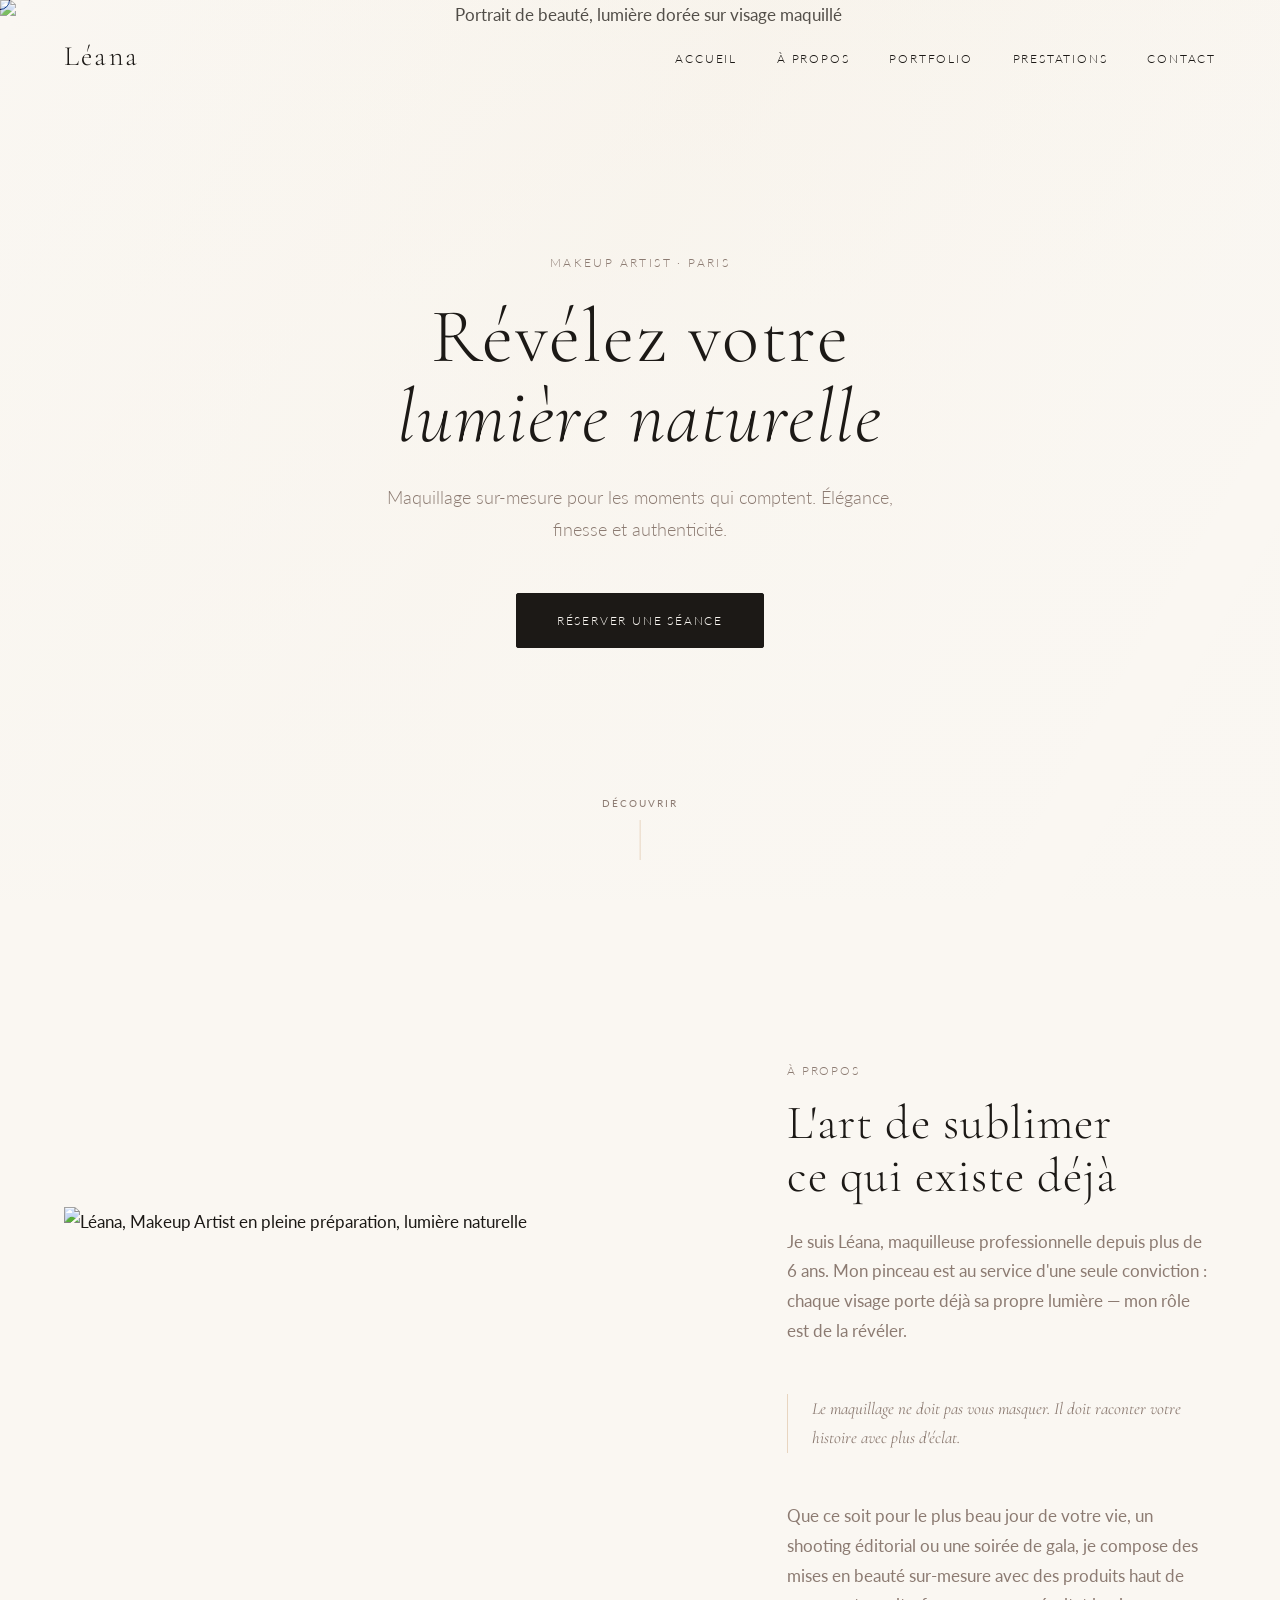
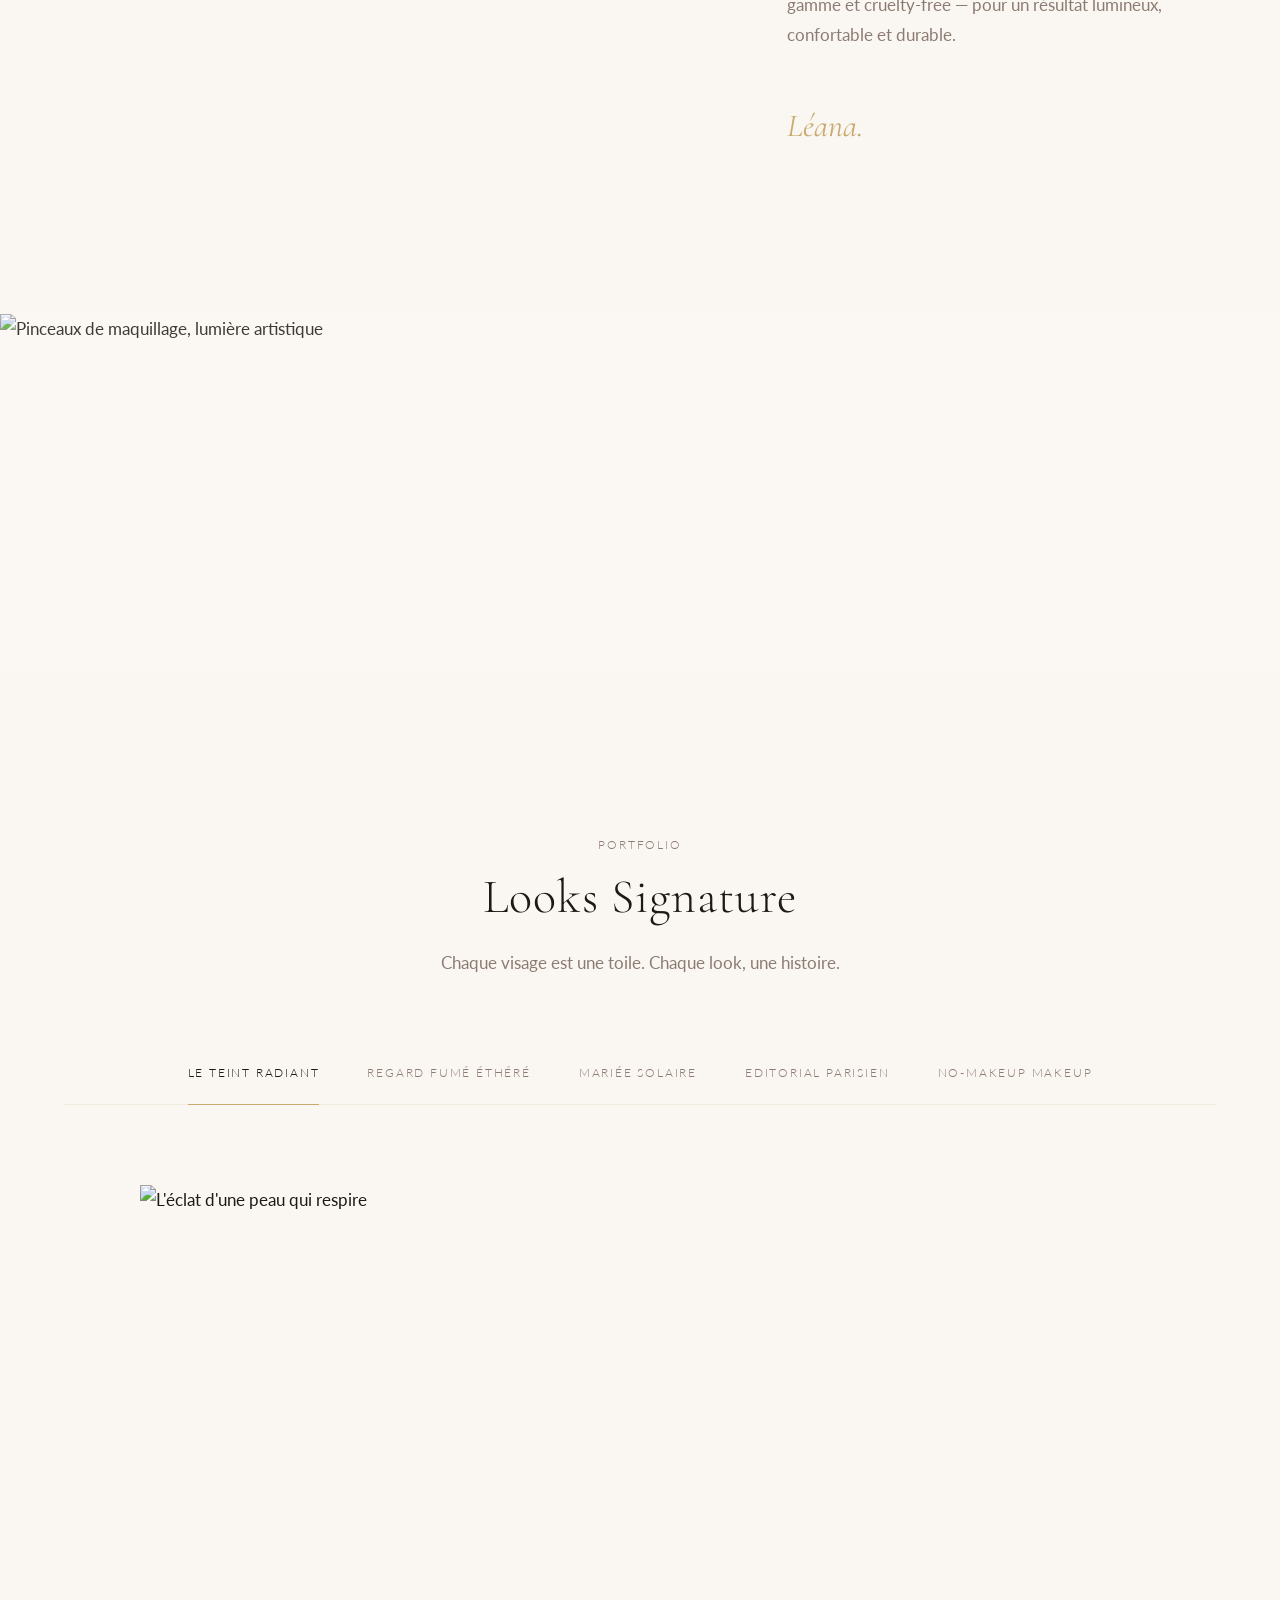
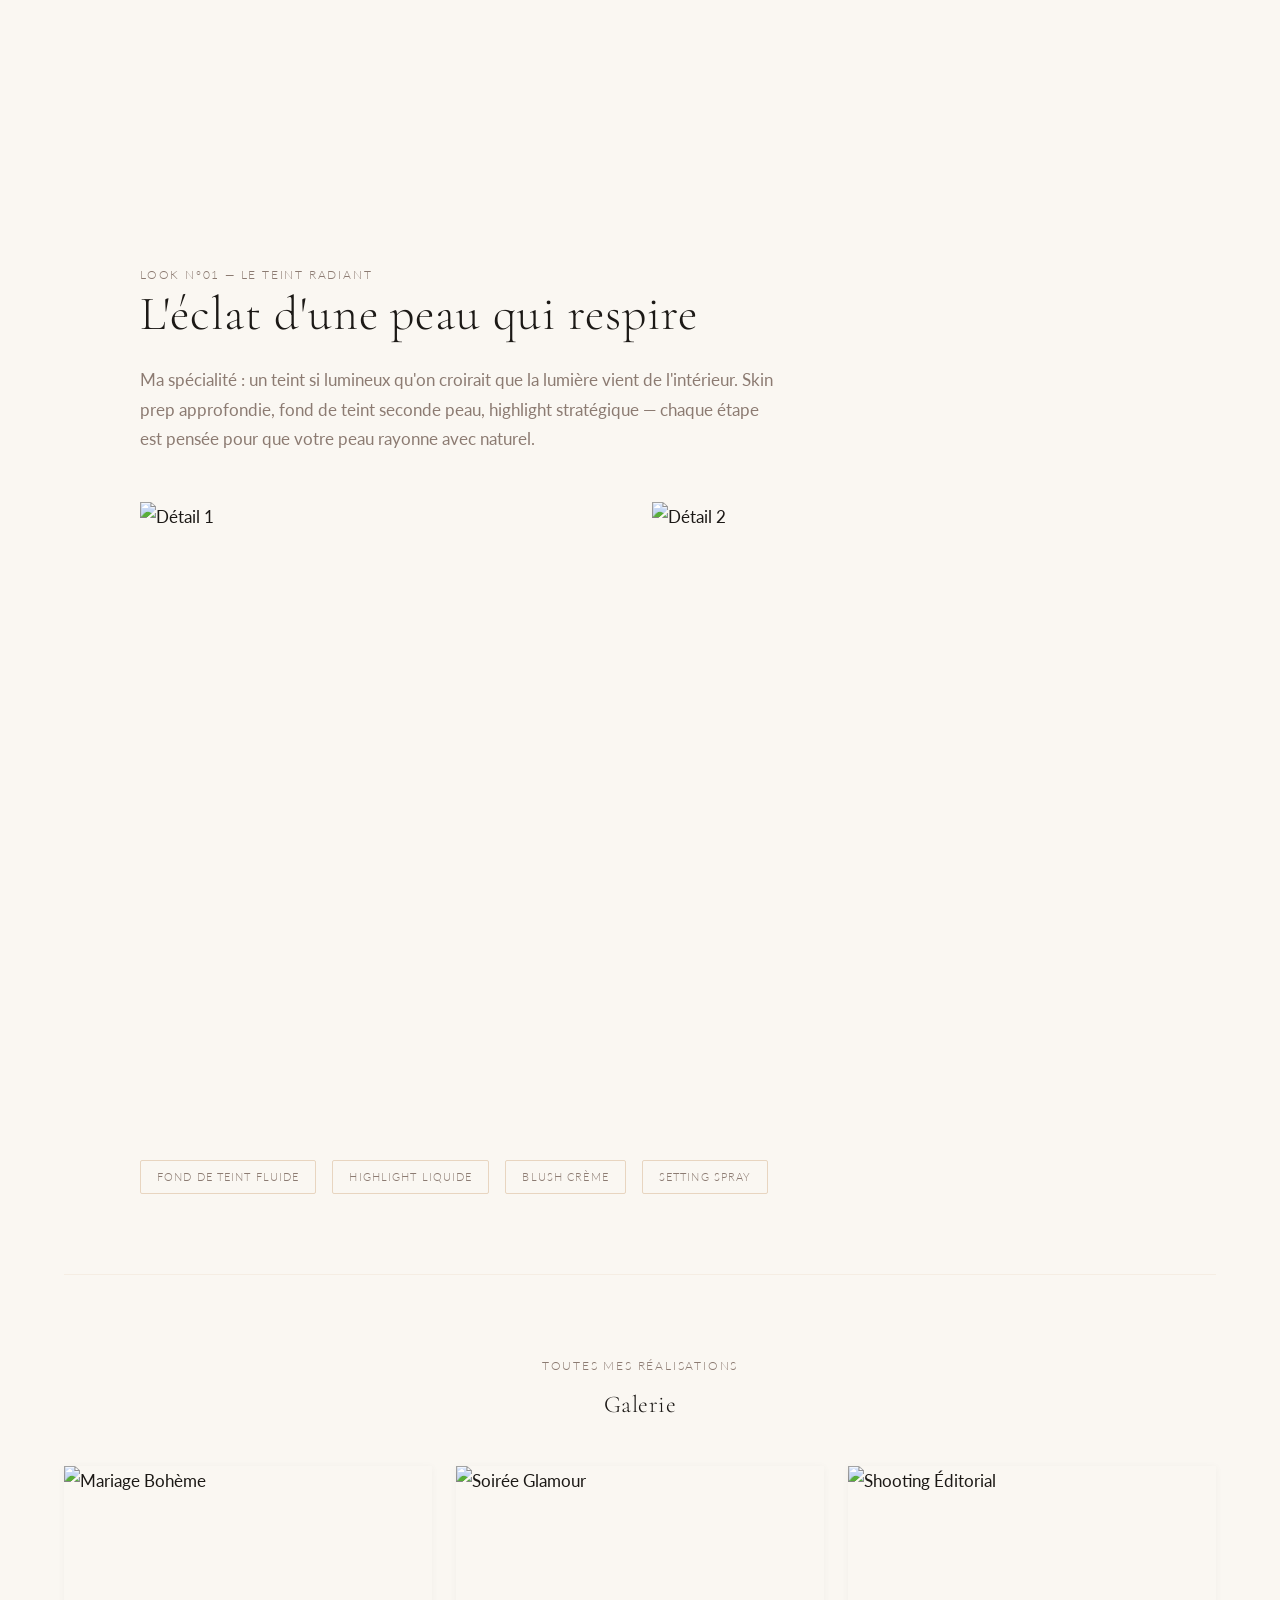
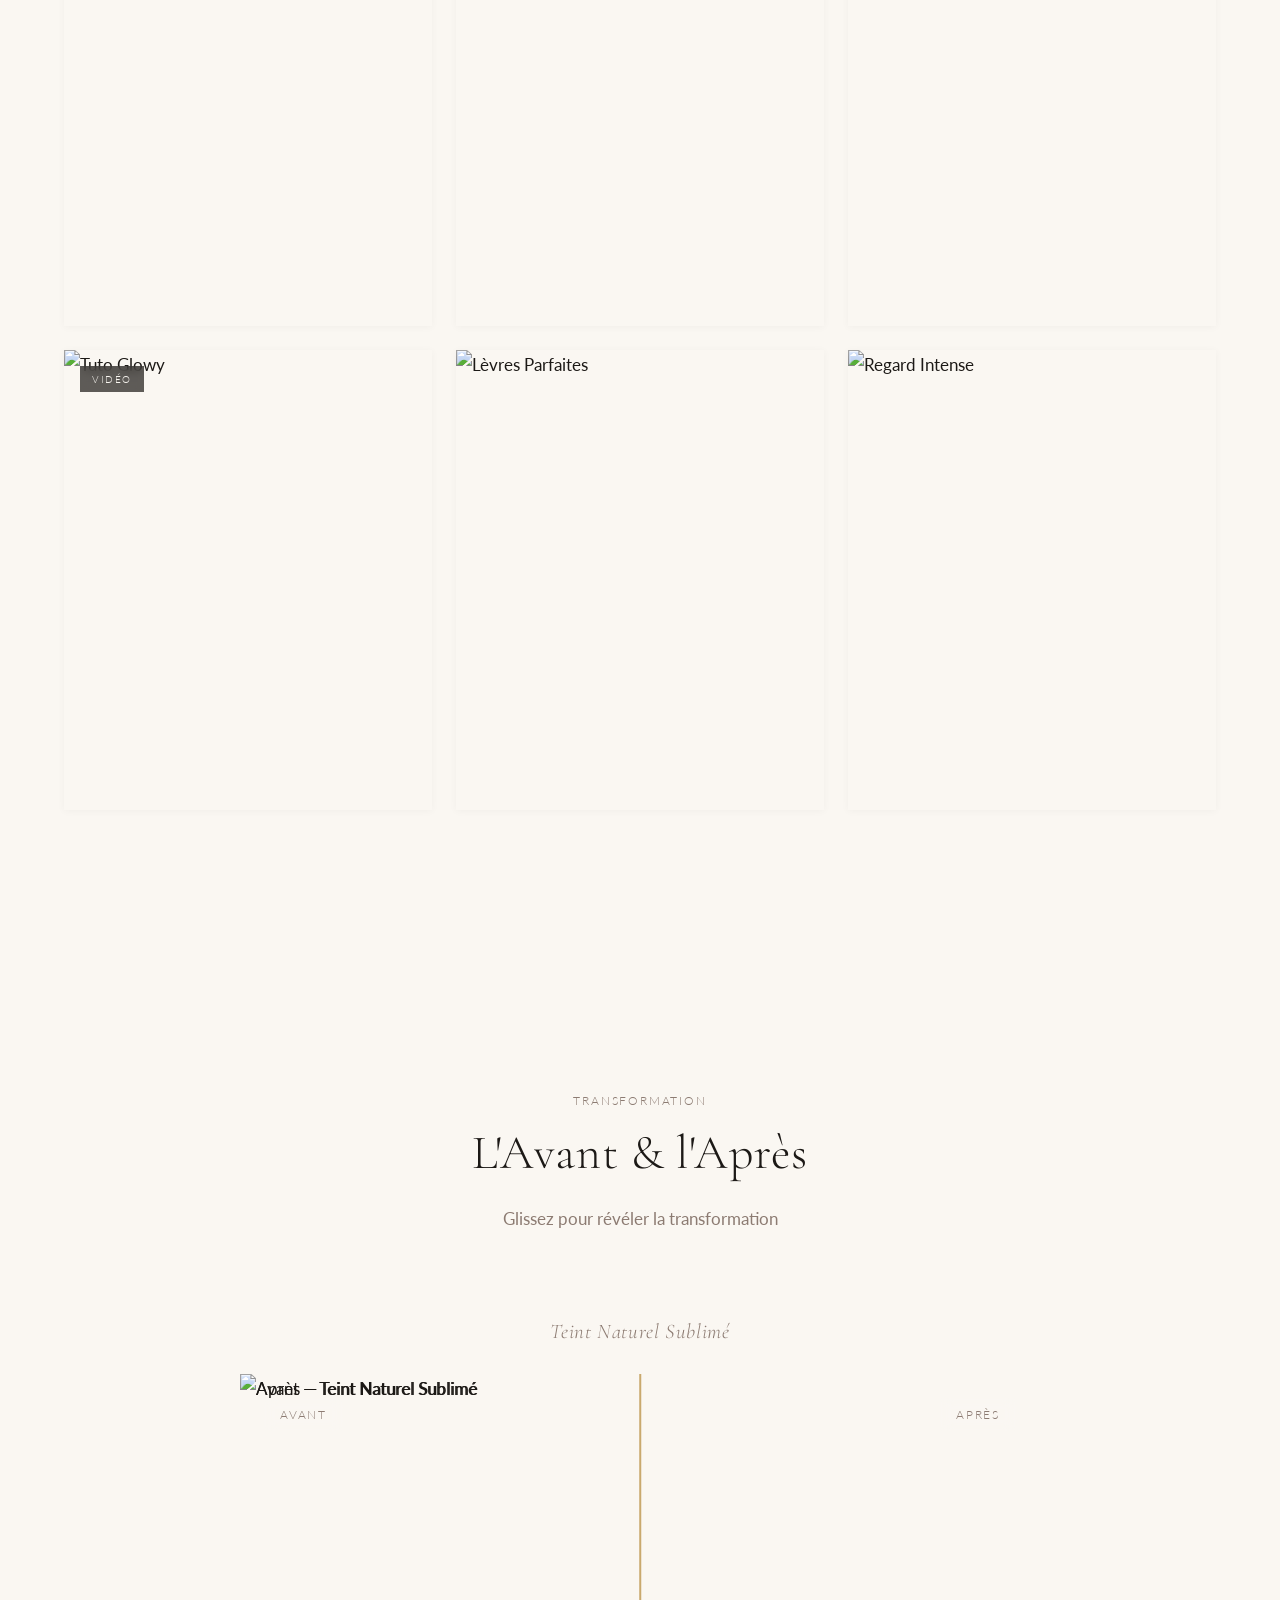
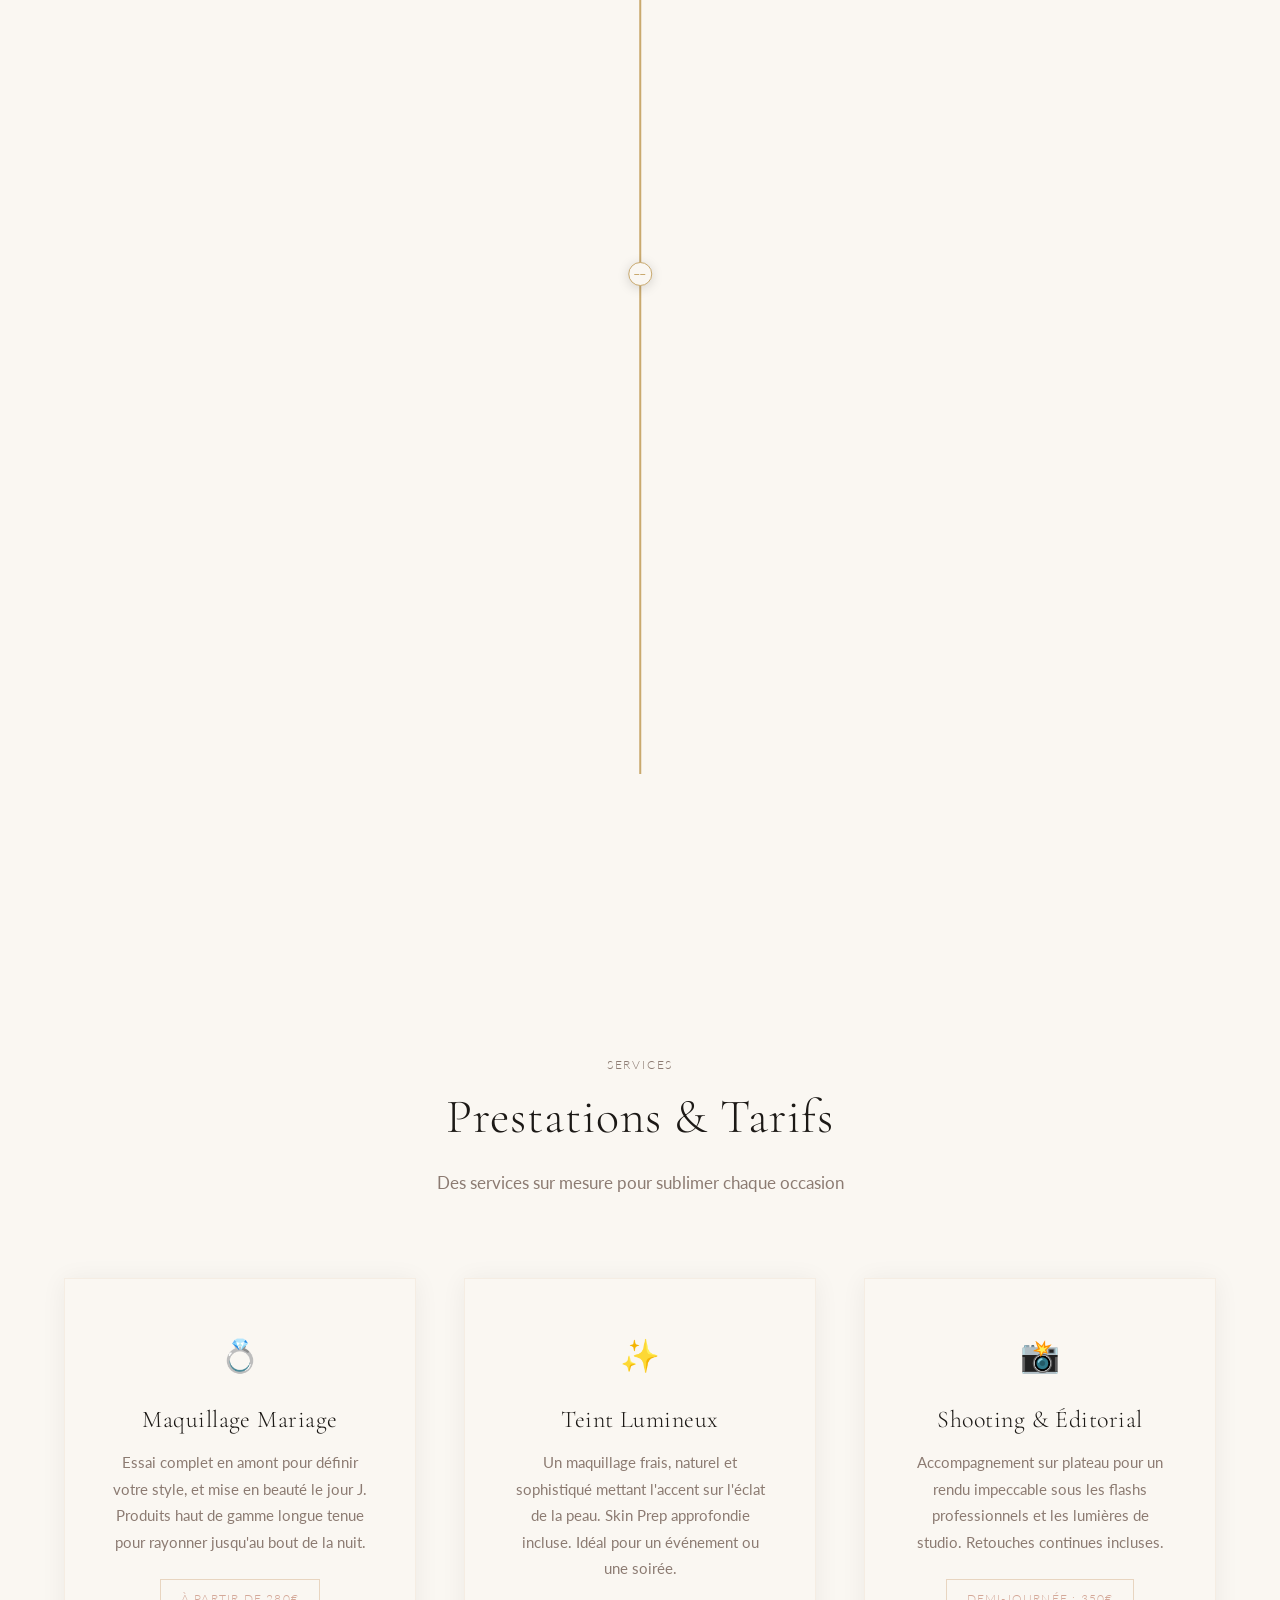
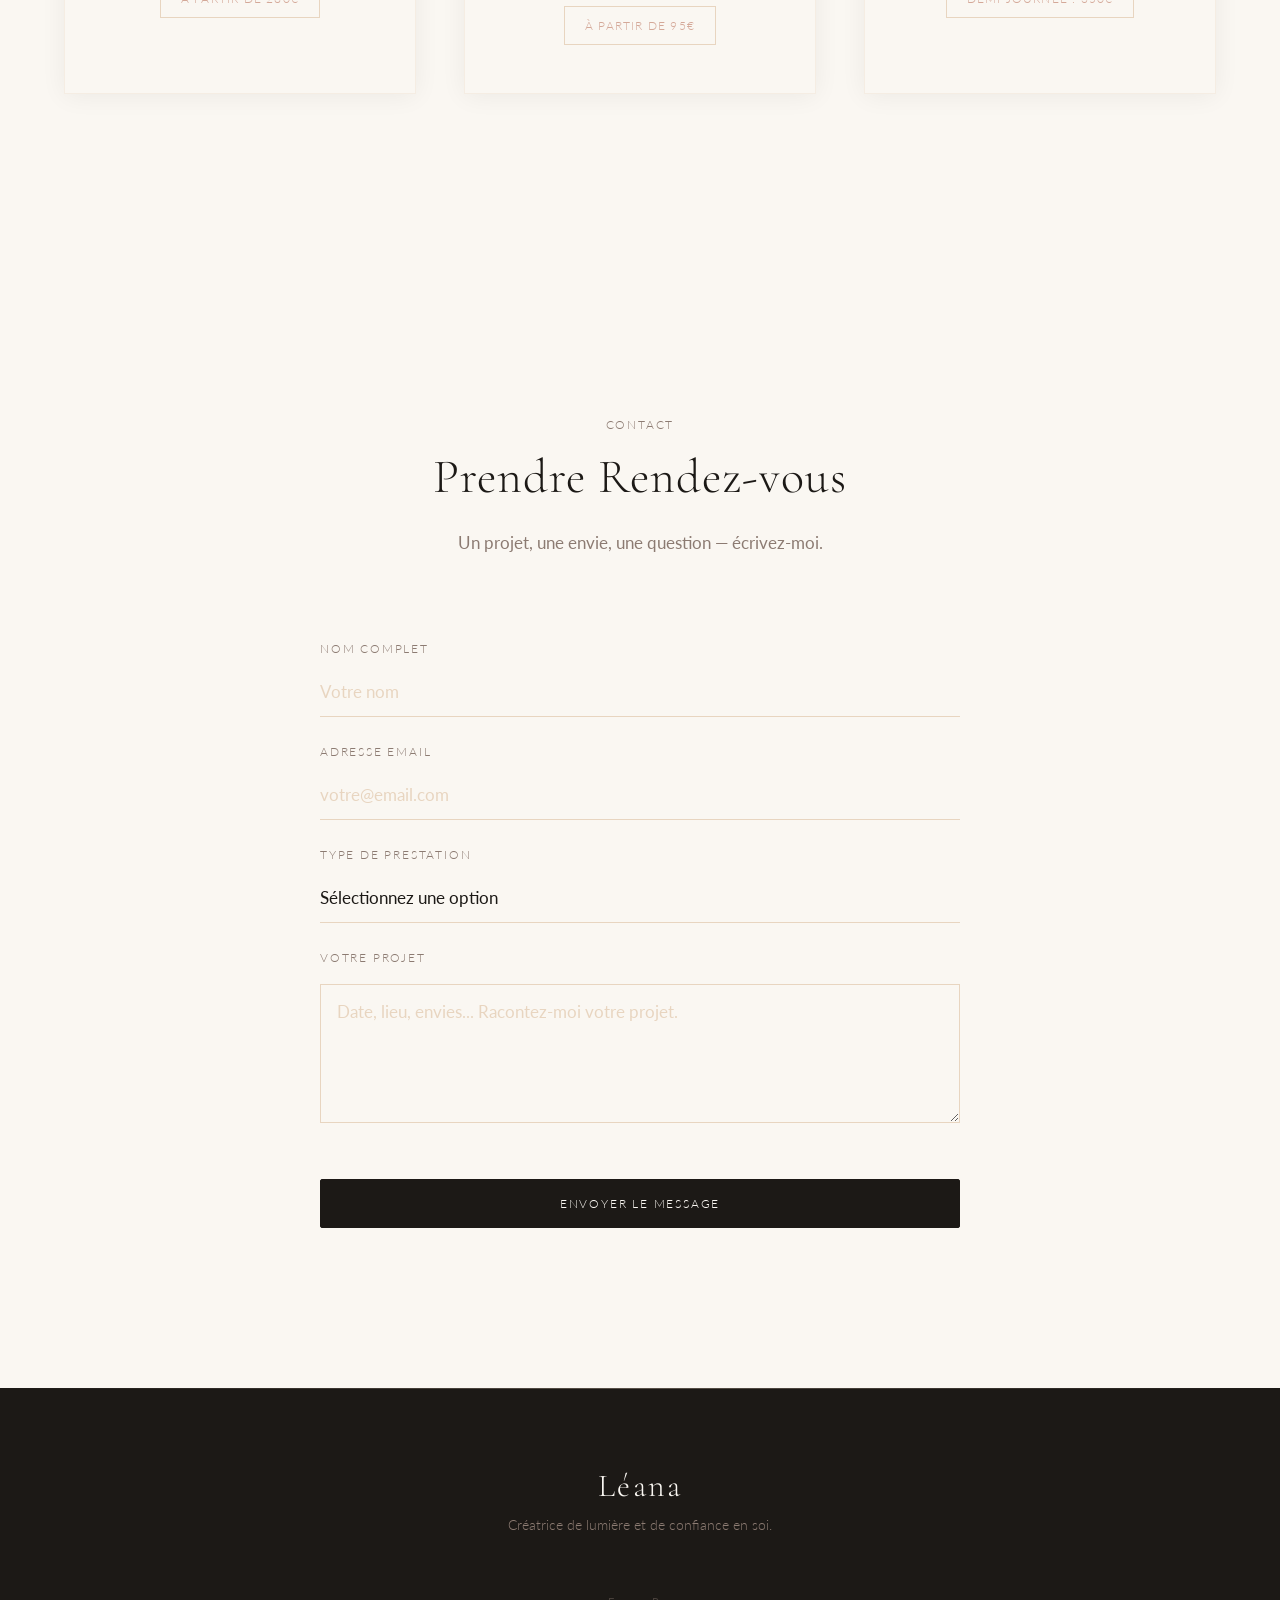
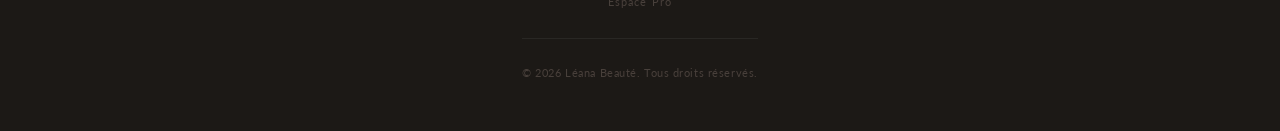
==== index.html @ de736adf "Add files via upload" ====
<!DOCTYPE html>
<html lang="fr">
<head>
    <meta charset="UTF-8">
    <meta name="viewport" content="width=device-width, initial-scale=1.0">
    <title>Léana — Makeup Artist | Beauté Éditoriale Sur-Mesure</title>
    <meta name="description" content="Léana, Makeup Artist professionnelle. Spécialisée en maquillage mariée, teint radiant et shootings éditoriaux. Découvrez mes looks signature et réservez votre séance.">

    <!-- Google Fonts — Cormorant Garamond + Lato -->
    <link rel="preconnect" href="https://fonts.googleapis.com">
    <link rel="preconnect" href="https://fonts.gstatic.com" crossorigin>
    <link href="https://fonts.googleapis.com/css2?family=Cormorant+Garamond:ital,wght@0,300;0,400;1,300;1,400&family=Lato:wght@300;400&display=swap" rel="stylesheet">

    <link rel="stylesheet" href="css/styles.css">

    <!-- Firebase SDK -->
    <script src="https://www.gstatic.com/firebasejs/8.10.1/firebase-app.js"></script>
    <script src="https://www.gstatic.com/firebasejs/8.10.1/firebase-firestore.js"></script>
</head>
<body>
    <!-- Page Transition Voile -->
    <div class="page-voile" id="page-voile"></div>

    <!-- Custom Cursor -->
    <div class="cursor-dot" id="cursor-dot"></div>

    <!-- ═══════════════════════════════════
         NAVBAR
    ═══════════════════════════════════ -->
    <nav class="navbar" id="navbar">
        <div class="navbar-inner">
            <a href="#accueil" class="logo">Léana</a>
            <ul class="nav-links">
                <li><a href="#accueil">Accueil</a></li>
                <li><a href="#apropos">À propos</a></li>
                <li><a href="#looks">Portfolio</a></li>
                <li><a href="#prestations">Prestations</a></li>
                <li><a href="#contact">Contact</a></li>
            </ul>
            <div class="hamburger" id="hamburger">
                <span></span><span></span><span></span>
            </div>
        </div>
    </nav>

    <!-- ═══════════════════════════════════
         HERO — Cinemagraph
    ═══════════════════════════════════ -->
    <header id="accueil" class="hero">
        <div class="hero-media">
            <img src="https://images.unsplash.com/photo-1599305090598-fe179d501227?auto=format&fit=crop&w=1920&q=80"
                 alt="Portrait de beauté, lumière dorée sur visage maquillé"
                 fetchpriority="high">
        </div>
        <div class="hero-shimmer"></div>
        <div class="hero-overlay"></div>

        <div class="hero-content">
            <span class="hero-eyebrow">Makeup Artist · Paris</span>
            <h1>Révélez votre<br><em>lumière naturelle</em></h1>
            <p class="hero-description">
                Maquillage sur-mesure pour les moments qui comptent.
                Élégance, finesse et authenticité.
            </p>
            <a href="#contact" class="btn-primary" id="hero-cta">Réserver une séance</a>
        </div>

        <div class="hero-scroll-indicator">
            <span>Découvrir</span>
            <div class="scroll-line"></div>
        </div>
    </header>

    <!-- ═══════════════════════════════════
         ABOUT — Split Screen
    ═══════════════════════════════════ -->
    <section id="apropos" class="section">
        <div class="container about-container">
            <div class="about-image reveal about-image-parallax">
                <img src="https://images.unsplash.com/photo-1515377905703-c4788e51af15?auto=format&fit=crop&w=800&q=80"
                     alt="Léana, Makeup Artist en pleine préparation, lumière naturelle"
                     loading="lazy"
                     class="parallax-element"
                     data-parallax-speed="0.08">
            </div>
            <div class="about-text reveal">
                <span class="eyebrow">À propos</span>
                <h2>L'art de sublimer<br>ce qui existe déjà</h2>
                <p>Je suis Léana, maquilleuse professionnelle depuis plus de 6 ans. Mon pinceau est au service d'une seule conviction : chaque visage porte déjà sa propre lumière — mon rôle est de la révéler.</p>

                <p class="pull-quote">Le maquillage ne doit pas vous masquer. Il doit raconter votre histoire avec plus d'éclat.</p>

                <p>Que ce soit pour le plus beau jour de votre vie, un shooting éditorial ou une soirée de gala, je compose des mises en beauté sur-mesure avec des produits haut de gamme et cruelty-free — pour un résultat lumineux, confortable et durable.</p>

                <div class="about-signature">Léana.</div>
            </div>
        </div>
    </section>

    <!-- ═══════════════════════════════════
         CINEMAGRAPH TRANSITION
    ═══════════════════════════════════ -->
    <div class="cine-banner">
        <img src="https://images.unsplash.com/photo-1596462502278-27bfdc403348?auto=format&fit=crop&w=1920&q=80"
             alt="Pinceaux de maquillage, lumière artistique"
             loading="lazy">
        <div class="cine-banner-overlay"></div>
    </div>

    <!-- ═══════════════════════════════════
         LOOKS SIGNATURE — Editorial
    ═══════════════════════════════════ -->
    <section id="looks" class="section looks-section">
        <div class="container">
            <span class="eyebrow reveal" style="text-align:center;">Portfolio</span>
            <h2 class="section-title reveal">Looks Signature</h2>
            <p class="section-subtitle reveal">Chaque visage est une toile. Chaque look, une histoire.</p>

            <!-- Editorial Tabs -->
            <div class="looks-tabs reveal" id="looks-tabs" role="tablist">
                <!-- Dynamically generated -->
            </div>

            <!-- Look Panels -->
            <div class="looks-panels" id="looks-panels">
                <p style="text-align:center; color:var(--gris-pierre);">Chargement des looks...</p>
            </div>

            <!-- Dynamic Portfolio from DataStore -->
            <div class="portfolio-dynamic">
                <span class="eyebrow" style="text-align:center;">Toutes mes réalisations</span>
                <h3 class="section-title" style="font-size:var(--h3-size); margin-bottom: var(--space-lg);">Galerie</h3>
                <div class="gallery-grid reveal-stagger" id="gallery-grid">
                    <div style="grid-column: 1/-1; text-align: center; color: var(--gris-pierre);">Chargement de la galerie...</div>
                </div>
            </div>
        </div>
    </section>

    <!-- ═══════════════════════════════════
         GLOW SLIDER — Avant/Après
    ═══════════════════════════════════ -->
    <section class="section glow-slider-section" id="glow-slider-section">
        <div class="container">
            <span class="eyebrow reveal" style="text-align:center;">Transformation</span>
            <h2 class="section-title reveal">L'Avant & l'Après</h2>
            <p class="section-subtitle reveal">Glissez pour révéler la transformation</p>
        </div>

        <div class="container">
            <!-- Dynamic sliders container -->
            <div id="ba-sliders-container">
                <p style="text-align:center; color:var(--gris-pierre);">Chargement des transformations...</p>
            </div>

            <!-- Navigation dots for multiple sliders -->
            <div class="ba-nav" id="ba-nav" style="display:none;">
                <!-- Generated dynamically -->
            </div>
        </div>
    </section>



    <!-- ═══════════════════════════════════
         PRESTATIONS
    ═══════════════════════════════════ -->
    <section id="prestations" class="section">
        <div class="container">
            <span class="eyebrow reveal" style="text-align:center;">Services</span>
            <h2 class="section-title reveal">Prestations & Tarifs</h2>
            <p class="section-subtitle reveal">Des services sur mesure pour sublimer chaque occasion</p>
            <div class="services-grid reveal-stagger" id="services-grid">
                <!-- Injecté dynamiquement par JS -->
                <div style="grid-column: 1/-1; text-align: center; color: var(--gris-pierre);">Chargement des prestations...</div>
            </div>
        </div>
    </section>

    <!-- ═══════════════════════════════════
         CONTACT
    ═══════════════════════════════════ -->
    <section id="contact" class="section contact-section">
        <div class="container">
            <span class="eyebrow reveal" style="text-align:center;">Contact</span>
            <h2 class="section-title reveal">Prendre Rendez-vous</h2>
            <p class="section-subtitle reveal">Un projet, une envie, une question — écrivez-moi.</p>

            <form id="contact-form" class="contact-form" action="https://formsubmit.co/l.lvxcvs06@gmail.com" method="POST">
                <!-- Configurations FormSubmit -->
                <input type="hidden" name="_captcha" value="false">
                <input type="hidden" name="_template" value="box">
                <input type="hidden" name="_subject" value="Nouveau message depuis le site Léana Beauté !">
                <input type="hidden" name="_next" value="http://localhost:8080/index.html#contact">

                <div class="form-group">
                    <label for="name">Nom complet</label>
                    <input type="text" id="name" name="name" placeholder="Votre nom" required>
                </div>
                <div class="form-group">
                    <label for="email">Adresse Email</label>
                    <input type="email" id="email" name="email" placeholder="votre@email.com" required>
                </div>
                <div class="form-group">
                    <label for="service">Type de prestation</label>
                    <select id="service" name="service" required>
                        <option value="" disabled selected>Sélectionnez une option</option>
                        <option value="mariage">Maquillage Mariage</option>
                        <option value="teint_lumineux">Teint Lumineux</option>
                        <option value="shooting">Shooting & Éditorial</option>
                        <option value="autre">Autre demande</option>
                    </select>
                </div>
                <div class="form-group">
                    <label for="message">Votre projet</label>
                    <textarea id="message" name="message" rows="5" placeholder="Date, lieu, envies... Racontez-moi votre projet." required></textarea>
                </div>
                <button type="submit" class="btn-primary" id="contact-submit">Envoyer le message</button>
            </form>
        </div>
    </section>

    <!-- ═══════════════════════════════════
         FOOTER
    ═══════════════════════════════════ -->
    <footer>
        <div class="container footer-inner">
            <div class="footer-brand">
                <h3>Léana</h3>
                <p>Créatrice de lumière et de confiance en soi.</p>
            </div>

            <div class="footer-links">
                <a href="#" id="open-admin-login" class="admin-link">Espace Pro</a>
            </div>
            <div class="footer-bottom">
                <p>&copy; 2026 Léana Beauté. Tous droits réservés.</p>
            </div>
        </div>
    </footer>

    <!-- Lightbox Modal -->
    <div id="lightbox" class="lightbox">
        <span class="lightbox-close">&times;</span>
        <div class="lightbox-content" id="lightbox-content"></div>
    </div>

    <!-- Admin Login Modal -->
    <div id="admin-login-modal" class="lightbox">
        <div class="lightbox-content" style="background: var(--blanc-art); padding: 48px 32px; text-align: center; position: relative; max-width: 400px; flex-direction: column;">
            <span class="admin-modal-close" style="position:absolute; top: 16px; right: 20px; font-size: 1.5rem; cursor: pointer; color: var(--gris-pierre); line-height: 1;">&times;</span>
            <h2 style="font-family: var(--font-display); font-size: 1.8rem; font-weight: 300; margin-bottom: 8px; color: var(--encre);">Accès Pro</h2>
            <p style="margin-bottom: 32px; color: var(--gris-pierre); font-size: 0.9rem;">Veuillez entrer votre code PIN.</p>
            <form id="client-pin-form" class="pin-form" onsubmit="event.preventDefault();">
                <div class="pin-inputs" style="justify-content: center; margin-bottom: 10px;">
                    <input type="password" class="pin-box client-pin-box" maxlength="1" required aria-label="PIN chiffre 1">
                    <input type="password" class="pin-box client-pin-box" maxlength="1" required aria-label="PIN chiffre 2">
                    <input type="password" class="pin-box client-pin-box" maxlength="1" required aria-label="PIN chiffre 3">
                    <input type="password" class="pin-box client-pin-box" maxlength="1" required aria-label="PIN chiffre 4">
                </div>
            </form>
        </div>
    </div>

    <!-- Scripts -->
    <script src="js/firebase-config.js?v=1.0.2"></script>
    <script src="js/dataStore.js?v=1.0.2"></script>
    <script src="js/app.js?v=1.0.2"></script>
</body>
</html>
---- css/styles.css ----
/* ============================================================
   LÉANA BEAUTÉ — Système de Design Éditorial Haut de Gamme
   Direction Artistique : Vogue / Harper's Bazaar / Numéro Beauty
   ============================================================ */

/* — Design Tokens — */
:root {
    /* Palette Éditoriale — 6 couleurs nommées */
    --blanc-art:        #FAF7F2;
    --champagne:        #E8D5C0;
    --terracotta-pale:  #D4A898;
    --or-discret:       #C9A96E;
    --encre:            #1C1916;
    --gris-pierre:      #8C7B72;

    /* Dérivés utilitaires */
    --or-glow:          rgba(201, 169, 110, 0.12);
    --encre-light:      rgba(28, 25, 22, 0.06);

    /* Typographie */
    --font-display:     'Cormorant Garamond', serif;
    --font-body:        'Lato', sans-serif;

    /* Échelle Typographique */
    --h1-size:          clamp(3.5rem, 6vw, 6rem);
    --h2-size:          clamp(2.2rem, 4vw, 3rem);
    --h3-size:          1.5rem;
    --body-size:        1.0625rem;
    --caption-size:     0.75rem;

    /* Transitions */
    --ease-smooth:      cubic-bezier(0.25, 0.8, 0.25, 1);
    --ease-spring:      cubic-bezier(0.34, 1.56, 0.64, 1);
    --transition:       all 0.35s var(--ease-smooth);
    --transition-slow:  all 0.6s var(--ease-smooth);

    /* Ombres — très subtiles */
    --shadow-card:      0 2px 24px rgba(0, 0, 0, 0.06);
    --shadow-hover:     0 8px 40px rgba(0, 0, 0, 0.10);
    --shadow-subtle:    0 1px 8px rgba(0, 0, 0, 0.04);

    /* Espacements — multiples de 8px */
    --space-xs:         8px;
    --space-sm:         16px;
    --space-md:         24px;
    --space-lg:         48px;
    --space-xl:         80px;
    --space-2xl:        120px;
    --space-3xl:        160px;
    --section-py:       var(--space-3xl);
    --container-max:    1200px;
}

/* — Reset & Base — */
*, *::before, *::after {
    margin: 0;
    padding: 0;
    box-sizing: border-box;
}

html {
    scroll-behavior: smooth;
    scrollbar-width: thin;
    scrollbar-color: var(--champagne) var(--blanc-art);
    overflow-x: hidden;
}
::-webkit-scrollbar { width: 5px; }
::-webkit-scrollbar-track { background: var(--blanc-art); }
::-webkit-scrollbar-thumb { background: var(--champagne); border-radius: 99px; }
::-webkit-scrollbar-thumb:hover { background: var(--or-discret); }

body {
    font-family: var(--font-body);
    font-weight: 400;
    font-size: var(--body-size);
    background-color: var(--blanc-art);
    color: var(--encre);
    line-height: 1.75;
    overflow-x: hidden;
    -webkit-font-smoothing: antialiased;
    -moz-osx-font-smoothing: grayscale;
}

h1, h2, h3, h4 {
    font-family: var(--font-display);
    font-weight: 300;
    line-height: 1.1;
    letter-spacing: 0.02em;
}

a {
    text-decoration: none;
    color: inherit;
}
ul { list-style: none; }
img { display: block; max-width: 100%; }

/* — Layout — */
.container {
    width: 90%;
    max-width: var(--container-max);
    margin: 0 auto;
}
.section {
    padding: var(--section-py) 0;
    position: relative;
}

/* — Custom Cursor — */
.cursor-dot {
    position: fixed;
    top: 0;
    left: 0;
    width: 20px;
    height: 20px;
    border: 1.5px solid var(--or-discret);
    border-radius: 50%;
    pointer-events: none;
    z-index: 9999;
    transform: translate(-50%, -50%);
    transition: width 0.2s ease-out, height 0.2s ease-out,
                background-color 0.2s ease-out, border-color 0.2s ease-out,
                transform 0.05s linear;
    mix-blend-mode: difference;
    will-change: transform;
}
.cursor-dot.hover {
    width: 36px;
    height: 36px;
    background-color: var(--or-glow);
    border-color: var(--or-discret);
}
.cursor-dot.click {
    transform: translate(-50%, -50%) scale(0.85);
}
/* Hide on touch devices */
@media (hover: none) and (pointer: coarse) {
    .cursor-dot { display: none !important; }
}

/* — Page Transition Voile — */
.page-voile {
    position: fixed;
    inset: 0;
    background: var(--blanc-art);
    z-index: 10000;
    pointer-events: none;
    opacity: 1;
    transition: opacity 0.4s ease-out;
}
.page-voile.hidden {
    opacity: 0;
}

/* — Scroll Reveal — */
.reveal {
    opacity: 0;
    transform: translateY(20px);
    transition: opacity 0.6s var(--ease-smooth), transform 0.6s var(--ease-smooth);
}
.reveal.visible {
    opacity: 1;
    transform: translateY(0);
}

.reveal-stagger > * {
    opacity: 0;
    transform: translateY(20px);
    transition: opacity 0.6s var(--ease-smooth), transform 0.6s var(--ease-smooth);
}
.reveal-stagger.visible > *:nth-child(1) { opacity: 1; transform: translateY(0); transition-delay: 0s; }
.reveal-stagger.visible > *:nth-child(2) { opacity: 1; transform: translateY(0); transition-delay: 0.08s; }
.reveal-stagger.visible > *:nth-child(3) { opacity: 1; transform: translateY(0); transition-delay: 0.16s; }
.reveal-stagger.visible > *:nth-child(4) { opacity: 1; transform: translateY(0); transition-delay: 0.24s; }
.reveal-stagger.visible > *:nth-child(5) { opacity: 1; transform: translateY(0); transition-delay: 0.32s; }
.reveal-stagger.visible > *:nth-child(6) { opacity: 1; transform: translateY(0); transition-delay: 0.40s; }
.reveal-stagger.visible > *:nth-child(n+7) { opacity: 1; transform: translateY(0); transition-delay: 0.48s; }

/* — Typographie Éditoriale — */
.eyebrow {
    display: block;
    font-family: var(--font-body);
    font-weight: 300;
    font-size: var(--caption-size);
    letter-spacing: 0.15em;
    text-transform: uppercase;
    color: var(--gris-pierre);
    margin-bottom: var(--space-sm);
}

.section-title {
    font-family: var(--font-display);
    font-weight: 300;
    font-size: var(--h2-size);
    text-align: center;
    margin-bottom: var(--space-md);
    color: var(--encre);
    letter-spacing: 0.02em;
}

.section-subtitle {
    text-align: center;
    font-size: var(--body-size);
    color: var(--gris-pierre);
    margin-bottom: var(--space-xl);
    font-weight: 400;
    line-height: 1.75;
}

.pull-quote {
    font-family: var(--font-display);
    font-style: italic;
    font-size: calc(var(--body-size) * 1.5);
    color: var(--gris-pierre);
    line-height: 1.5;
}

/* — Boutons — */
.btn-primary {
    display: inline-flex;
    align-items: center;
    justify-content: center;
    gap: 8px;
    background: var(--encre);
    color: var(--blanc-art);
    padding: 16px 40px;
    border-radius: 2px;
    font-family: var(--font-body);
    font-weight: 300;
    font-size: var(--caption-size);
    letter-spacing: 0.15em;
    text-transform: uppercase;
    border: 1px solid var(--encre);
    cursor: pointer;
    transition: background 0.2s ease, color 0.2s ease, border-color 0.2s ease;
    position: relative;
}
.btn-primary:hover {
    background: transparent;
    color: var(--encre);
    border-color: var(--encre);
}
.btn-primary:active {
    transform: scale(0.98);
}

.btn-secondary {
    display: inline-flex;
    align-items: center;
    gap: 8px;
    background: transparent;
    border: 1px solid var(--champagne);
    color: var(--encre);
    padding: 12px 28px;
    border-radius: 2px;
    cursor: pointer;
    transition: var(--transition);
    font-family: var(--font-body);
    font-weight: 300;
    font-size: var(--caption-size);
    letter-spacing: 0.15em;
    text-transform: uppercase;
}
.btn-secondary:hover {
    background: var(--encre);
    color: var(--blanc-art);
    border-color: var(--encre);
}

/* Animated underline for text links */
.link-animated {
    position: relative;
    display: inline-block;
}
.link-animated::after {
    content: '';
    position: absolute;
    bottom: -2px;
    left: 0;
    width: 0;
    height: 1px;
    background: var(--or-discret);
    transition: width 0.3s var(--ease-smooth);
}
.link-animated:hover::after {
    width: 100%;
}

/* — Séparateurs — */
.separator {
    width: 48px;
    height: 1px;
    background: var(--champagne);
    margin: var(--space-lg) auto;
}
.separator-full {
    width: 100%;
    height: 1px;
    background: var(--champagne);
    opacity: 0.5;
}

/* ═══════════════════════════════════════════
   NAVBAR
   ═══════════════════════════════════════════ */
.navbar {
    position: fixed;
    top: 0;
    left: 0;
    width: 100%;
    padding: 32px 5%;
    display: flex;
    justify-content: center;
    align-items: center;
    z-index: 1000;
    transition: padding 0.4s var(--ease-smooth), background 0.4s var(--ease-smooth), box-shadow 0.4s;
    background: transparent;
}
.navbar.scrolled {
    padding: 16px 5%;
    background: rgba(250, 247, 242, 0.92);
    backdrop-filter: blur(20px) saturate(1.3);
    -webkit-backdrop-filter: blur(20px) saturate(1.3);
    box-shadow: 0 1px 0 rgba(232, 213, 192, 0.4);
}

.navbar-inner {
    display: flex;
    justify-content: space-between;
    align-items: center;
    width: 100%;
    max-width: var(--container-max);
}

.logo {
    font-family: var(--font-display);
    font-size: 1.75rem;
    font-weight: 300;
    color: var(--encre);
    letter-spacing: 0.08em;
    transition: opacity 0.3s;
}
.logo:hover { opacity: 0.7; }

.nav-links {
    display: flex;
    gap: 40px;
}
.nav-links a {
    font-family: var(--font-body);
    font-size: var(--caption-size);
    font-weight: 300;
    letter-spacing: 0.15em;
    text-transform: uppercase;
    color: var(--encre);
    transition: color 0.3s;
    position: relative;
}
.nav-links a::after {
    content: '';
    position: absolute;
    bottom: -4px;
    left: 0;
    width: 0;
    height: 1px;
    background: var(--or-discret);
    transition: width 0.3s var(--ease-smooth);
}
.nav-links a:hover { color: var(--gris-pierre); }
.nav-links a:hover::after { width: 100%; }

.hamburger {
    display: none;
    flex-direction: column;
    cursor: pointer;
    gap: 6px;
    z-index: 1001;
}
.hamburger span {
    width: 24px;
    height: 1px;
    background: var(--encre);
    transition: var(--transition);
}

/* ═══════════════════════════════════════════
   HERO — Cinemagraph Full Screen
   ═══════════════════════════════════════════ */
.hero {
    height: 100svh;
    min-height: 700px;
    display: flex;
    align-items: center;
    justify-content: center;
    text-align: center;
    position: relative;
    overflow: hidden;
}

.hero-media {
    position: absolute;
    inset: 0;
    z-index: 0;
}
.hero-media img,
.hero-media video {
    width: 100%;
    height: 100%;
    object-fit: cover;
}

/* Overlay gradient for text readability */
.hero-overlay {
    position: absolute;
    inset: 0;
    background: linear-gradient(
        to bottom,
        rgba(250, 247, 242, 0.20) 0%,
        rgba(250, 247, 242, 0.55) 40%,
        rgba(250, 247, 242, 0.88) 100%
    );
    z-index: 1;
}

/* Subtle shimmer animation simulating cinemagraph movement */
.hero-shimmer {
    position: absolute;
    inset: 0;
    background: linear-gradient(
        120deg,
        transparent 0%,
        rgba(201, 169, 110, 0.06) 25%,
        transparent 50%,
        rgba(201, 169, 110, 0.04) 75%,
        transparent 100%
    );
    background-size: 200% 100%;
    animation: shimmer 8s ease-in-out infinite;
    z-index: 1;
    pointer-events: none;
}

.hero-content {
    position: relative;
    z-index: 2;
    max-width: 800px;
    padding: 0 var(--space-md);
    animation: heroEntrance 1.2s var(--ease-smooth) forwards;
    opacity: 0;
}

.hero-eyebrow {
    display: block;
    font-family: var(--font-body);
    font-weight: 300;
    font-size: var(--caption-size);
    letter-spacing: 0.2em;
    text-transform: uppercase;
    color: var(--gris-pierre);
    margin-bottom: var(--space-md);
}

.hero h1 {
    font-family: var(--font-display);
    font-weight: 300;
    font-size: var(--h1-size);
    line-height: 1.05;
    color: var(--encre);
    margin-bottom: var(--space-md);
    letter-spacing: 0.02em;
}
.hero h1 em {
    font-style: italic;
}

.hero-description {
    font-size: 1.1rem;
    color: var(--gris-pierre);
    margin-bottom: var(--space-lg);
    font-weight: 300;
    max-width: 520px;
    margin-left: auto;
    margin-right: auto;
    line-height: 1.8;
}

.hero-scroll-indicator {
    position: absolute;
    bottom: 40px;
    left: 50%;
    transform: translateX(-50%);
    z-index: 2;
    display: flex;
    flex-direction: column;
    align-items: center;
    gap: 8px;
    color: var(--gris-pierre);
    font-family: var(--font-body);
    font-size: 0.65rem;
    letter-spacing: 0.2em;
    text-transform: uppercase;
    opacity: 0;
    animation: fadeInUp 0.8s 1.6s var(--ease-smooth) forwards;
}
.hero-scroll-indicator .scroll-line {
    width: 1px;
    height: 40px;
    background: var(--champagne);
    position: relative;
    overflow: hidden;
}
.hero-scroll-indicator .scroll-line::after {
    content: '';
    position: absolute;
    top: -100%;
    left: 0;
    width: 100%;
    height: 100%;
    background: var(--or-discret);
    animation: scrollDown 2s ease-in-out infinite;
}

/* ═══════════════════════════════════════════
   ABOUT — Split Screen
   ═══════════════════════════════════════════ */
.about-container {
    display: flex;
    align-items: center;
    gap: var(--space-xl);
}
.about-image {
    flex: 3;
    position: relative;
    overflow: hidden;
}
.about-image img {
    width: 100%;
    height: 100%;
    min-height: 500px;
    object-fit: cover;
    transition: transform 6s var(--ease-smooth);
}
.about-image:hover img {
    transform: scale(1.03);
}

/* Parallax wrapper */
.about-image-parallax {
    position: relative;
    overflow: hidden;
}

.about-text {
    flex: 2;
}
.about-text .eyebrow {
    text-align: left;
}
.about-text h2 {
    text-align: left;
    font-size: var(--h2-size);
    margin-bottom: var(--space-md);
    letter-spacing: 0.02em;
}
.about-text p {
    color: var(--gris-pierre);
    margin-bottom: var(--space-md);
    font-size: var(--body-size);
    line-height: 1.75;
}
.about-text .pull-quote {
    margin: var(--space-lg) 0;
    padding-left: var(--space-md);
    border-left: 1px solid var(--champagne);
}
.about-signature {
    font-family: var(--font-display);
    font-style: italic;
    font-size: 2rem;
    color: var(--or-discret);
    margin-top: var(--space-lg);
}

/* ═══════════════════════════════════════════
   LOOKS SIGNATURE — Editorial Tabs
   ═══════════════════════════════════════════ */
.looks-section {
    background: var(--blanc-art);
}

.looks-tabs {
    display: flex;
    justify-content: center;
    gap: var(--space-lg);
    margin-bottom: var(--space-xl);
    flex-wrap: wrap;
    border-bottom: 1px solid rgba(232, 213, 192, 0.4);
    padding-bottom: var(--space-sm);
}
.looks-tab {
    font-family: var(--font-body);
    font-weight: 300;
    font-size: var(--caption-size);
    letter-spacing: 0.15em;
    text-transform: uppercase;
    color: var(--gris-pierre);
    cursor: pointer;
    padding: var(--space-xs) 0;
    position: relative;
    transition: color 0.3s;
    background: none;
    border: none;
}
.looks-tab::after {
    content: '';
    position: absolute;
    bottom: calc(-1 * var(--space-sm) - 1px);
    left: 0;
    width: 0;
    height: 1px;
    background: var(--or-discret);
    transition: width 0.3s var(--ease-smooth);
}
.looks-tab:hover { color: var(--encre); }
.looks-tab:hover::after { width: 100%; }
.looks-tab.active {
    color: var(--encre);
}
.looks-tab.active::after {
    width: 100%;
    background: var(--or-discret);
}

/* Look Panel */
.looks-panels {
    position: relative;
}
.look-panel {
    display: none;
    animation: fadeIn 0.5s var(--ease-smooth);
}
.look-panel.active {
    display: block;
}

.look-card {
    max-width: 1000px;
    margin: 0 auto;
}
.look-card-eyebrow {
    font-family: var(--font-body);
    font-weight: 300;
    font-size: var(--caption-size);
    letter-spacing: 0.15em;
    text-transform: uppercase;
    color: var(--gris-pierre);
    margin-bottom: var(--space-sm);
}
.look-card h2 {
    font-size: var(--h2-size);
    margin-bottom: var(--space-md);
    text-align: left;
}
.look-card-description {
    color: var(--gris-pierre);
    font-size: var(--body-size);
    line-height: 1.75;
    margin-bottom: var(--space-lg);
    max-width: 640px;
}

.look-hero-image {
    width: 100%;
    aspect-ratio: 16/10;
    object-fit: cover;
    margin-bottom: var(--space-lg);
    transition: transform 0.4s ease;
}
.look-hero-image:hover {
    transform: scale(1.02);
    box-shadow: var(--shadow-hover);
}

.look-detail-grid {
    display: grid;
    grid-template-columns: 1fr 1fr;
    gap: var(--space-md);
    margin-bottom: var(--space-lg);
}
.look-detail-grid img {
    width: 100%;
    aspect-ratio: 4/5;
    object-fit: cover;
    transition: transform 0.4s ease;
}
.look-detail-grid img:hover {
    transform: scale(1.02);
}

.look-tags {
    display: flex;
    gap: var(--space-sm);
    flex-wrap: wrap;
}
.look-tag {
    font-family: var(--font-body);
    font-weight: 300;
    font-size: 0.7rem;
    letter-spacing: 0.1em;
    text-transform: uppercase;
    color: var(--gris-pierre);
    padding: 6px 16px;
    border: 1px solid var(--champagne);
    border-radius: 2px;
}

/* — Dynamic Portfolio Grid (from DataStore) — */
.portfolio-dynamic {
    margin-top: var(--space-xl);
    padding-top: var(--space-xl);
    border-top: 1px solid rgba(232, 213, 192, 0.3);
}
.gallery-grid {
    display: grid;
    grid-template-columns: repeat(auto-fill, minmax(280px, 1fr));
    gap: var(--space-md);
}
.gallery-item {
    position: relative;
    overflow: hidden;
    aspect-ratio: 4/5;
    cursor: pointer;
    box-shadow: var(--shadow-subtle);
    transition: transform 0.4s ease, box-shadow 0.4s ease;
}
.gallery-item:hover {
    transform: scale(1.02);
    box-shadow: var(--shadow-hover);
}
.gallery-item img {
    width: 100%;
    height: 100%;
    object-fit: cover;
    transition: transform 0.8s var(--ease-smooth);
}
.gallery-item:hover img {
    transform: scale(1.05);
}

.gallery-overlay {
    position: absolute;
    inset: 0;
    background: linear-gradient(
        to top,
        rgba(28, 25, 22, 0.7) 0%,
        rgba(28, 25, 22, 0.1) 40%,
        transparent 70%
    );
    opacity: 0;
    display: flex;
    flex-direction: column;
    justify-content: flex-end;
    padding: var(--space-md);
    transition: opacity 0.4s var(--ease-smooth);
}
.gallery-item:hover .gallery-overlay { opacity: 1; }

.gallery-overlay span {
    color: var(--blanc-art);
    font-family: var(--font-display);
    font-size: 1.3rem;
    font-weight: 300;
    transform: translateY(12px);
    transition: transform 0.4s var(--ease-smooth);
    letter-spacing: 0.02em;
}
.gallery-item:hover .gallery-overlay span { transform: translateY(0); }

.video-badge {
    position: absolute;
    top: var(--space-sm);
    left: var(--space-sm);
    background: rgba(28, 25, 22, 0.7);
    color: var(--blanc-art);
    font-family: var(--font-body);
    font-size: 0.65rem;
    font-weight: 300;
    letter-spacing: 0.15em;
    text-transform: uppercase;
    padding: 4px 12px;
    backdrop-filter: blur(4px);
}
.video-icon {
    font-size: 1.5rem;
    color: rgba(250, 247, 242, 0.9);
    margin-bottom: 8px;
}

/* ═══════════════════════════════════════════
   GLOW SLIDER — Avant/Après
   ═══════════════════════════════════════════ */
.glow-slider-section {
    padding: var(--space-2xl) 0;
    background: var(--blanc-art);
    overflow: hidden;
}

.glow-slider-wrapper {
    max-width: 800px;
    margin: 0 auto;
    position: relative;
    aspect-ratio: 4/5;
    overflow: hidden;
    cursor: ew-resize;
    user-select: none;
    -webkit-user-select: none;
}

.glow-slider-before,
.glow-slider-after {
    position: absolute;
    inset: 0;
}
.glow-slider-before img,
.glow-slider-after img {
    width: 100%;
    height: 100%;
    object-fit: cover;
    display: block;
}

.glow-slider-after {
    clip-path: inset(0 50% 0 0);
}

.glow-slider-handle {
    position: absolute;
    top: 0;
    bottom: 0;
    left: 50%;
    width: 1.5px;
    background: var(--or-discret);
    z-index: 10;
    transform: translateX(-50%);
}
.glow-slider-handle-knob {
    position: absolute;
    top: 50%;
    left: 50%;
    transform: translate(-50%, -50%);
    width: 24px;
    height: 24px;
    border-radius: 50%;
    border: 1.5px solid var(--or-discret);
    background: var(--blanc-art);
    box-shadow: 0 2px 12px rgba(0, 0, 0, 0.15);
    display: flex;
    align-items: center;
    justify-content: center;
    transition: transform 0.2s ease;
}
.glow-slider-handle-knob::before,
.glow-slider-handle-knob::after {
    content: '';
    position: absolute;
    width: 5px;
    height: 1px;
    background: var(--or-discret);
}
.glow-slider-handle-knob::before {
    transform: translateX(-3px);
}
.glow-slider-handle-knob::after {
    transform: translateX(3px);
}

.glow-slider-wrapper:active .glow-slider-handle-knob {
    transform: translate(-50%, -50%) scale(1.15);
}

.glow-slider-label {
    position: absolute;
    top: var(--space-md);
    z-index: 5;
    font-family: var(--font-body);
    font-weight: 300;
    font-size: var(--caption-size);
    letter-spacing: 0.15em;
    text-transform: uppercase;
    color: var(--gris-pierre);
    background: rgba(250, 247, 242, 0.85);
    padding: 6px 16px;
    backdrop-filter: blur(6px);
    transition: opacity 0.5s ease;
}
.glow-slider-label.left {
    left: var(--space-md);
}
.glow-slider-label.right {
    right: var(--space-md);
}
.glow-slider-label.faded {
    opacity: 0;
}

/* — Before/After Dynamic Slides — */
.ba-slide {
    display: none;
    animation: fadeIn 0.5s var(--ease-smooth);
}
.ba-slide.active {
    display: block;
}

.ba-slide-title {
    text-align: center;
    font-family: var(--font-display);
    font-size: 1.3rem;
    font-weight: 300;
    color: var(--gris-pierre);
    margin-bottom: var(--space-md);
    letter-spacing: 0.03em;
    font-style: italic;
}

/* Navigation dots / tabs */
.ba-nav {
    display: flex;
    justify-content: center;
    gap: var(--space-md);
    margin-top: var(--space-lg);
    flex-wrap: wrap;
    border-top: 1px solid rgba(232, 213, 192, 0.4);
    padding-top: var(--space-sm);
}

.ba-dot {
    font-family: var(--font-body);
    font-weight: 300;
    font-size: var(--caption-size);
    letter-spacing: 0.12em;
    text-transform: uppercase;
    color: var(--gris-pierre);
    cursor: pointer;
    padding: var(--space-xs) var(--space-sm);
    position: relative;
    transition: color 0.3s;
    background: none;
    border: none;
}
.ba-dot::after {
    content: '';
    position: absolute;
    top: calc(-1 * var(--space-sm) - 1px);
    left: 0;
    width: 0;
    height: 1px;
    background: var(--or-discret);
    transition: width 0.3s var(--ease-smooth);
}
.ba-dot:hover { color: var(--encre); }
.ba-dot:hover::after { width: 100%; }
.ba-dot.active {
    color: var(--encre);
}
.ba-dot.active::after {
    width: 100%;
    background: var(--or-discret);
}

/* ═══════════════════════════════════════════
   TÉMOIGNAGES — Interview Magazine
   ═══════════════════════════════════════════ */
.testimonials-section {
    background: var(--blanc-art);
    overflow: hidden;
}

.testimonials-carousel {
    display: flex;
    gap: var(--space-lg);
    overflow-x: auto;
    scroll-snap-type: x mandatory;
    scroll-behavior: smooth;
    -webkit-overflow-scrolling: touch;
    padding: var(--space-sm) var(--space-sm) var(--space-lg);
    scrollbar-width: none;
    cursor: grab;
}
.testimonials-carousel::-webkit-scrollbar {
    display: none;
}
.testimonials-carousel:active {
    cursor: grabbing;
}

.testimonial-card {
    min-width: 380px;
    max-width: 420px;
    flex-shrink: 0;
    scroll-snap-align: center;
    padding: var(--space-lg);
    background: transparent;
    box-shadow: var(--shadow-card);
}

.testimonial-photo {
    width: 100%;
    aspect-ratio: 3/4;
    object-fit: cover;
    filter: saturate(0.2) contrast(1.05);
    margin-bottom: var(--space-md);
    transition: filter 0.6s ease;
}
.testimonial-card:hover .testimonial-photo {
    filter: saturate(0.4) contrast(1.05);
}

.testimonial-quote {
    font-family: var(--font-display);
    font-style: italic;
    font-size: 1.4rem;
    line-height: 1.5;
    color: var(--encre);
    margin-bottom: var(--space-md);
    font-weight: 300;
}
.testimonial-quote::before {
    content: '"';
    font-size: 2.5rem;
    line-height: 0;
    color: var(--champagne);
    display: block;
    margin-bottom: var(--space-sm);
}

.testimonial-separator {
    width: 40px;
    height: 1px;
    background: var(--champagne);
    margin-bottom: var(--space-sm);
}

.testimonial-meta {
    font-family: var(--font-body);
    font-weight: 300;
    font-size: var(--caption-size);
    letter-spacing: 0.15em;
    text-transform: uppercase;
    color: var(--gris-pierre);
}

/* Carousel dots */
.testimonials-dots {
    display: flex;
    justify-content: center;
    gap: var(--space-xs);
    margin-top: var(--space-lg);
}
.testimonial-dot {
    width: 6px;
    height: 6px;
    border-radius: 50%;
    background: var(--champagne);
    border: none;
    cursor: pointer;
    padding: 0;
    transition: background 0.3s, transform 0.3s;
}
.testimonial-dot.active {
    background: var(--or-discret);
    transform: scale(1.3);
}

/* ═══════════════════════════════════════════
   PRESTATIONS
   ═══════════════════════════════════════════ */
.services-grid {
    display: grid;
    grid-template-columns: repeat(auto-fit, minmax(min(100%, 300px), 1fr));
    gap: var(--space-lg);
}
.service-card {
    background: var(--blanc-art);
    padding: var(--space-lg) var(--space-lg);
    text-align: center;
    box-shadow: var(--shadow-card);
    transition: transform 0.4s var(--ease-smooth), box-shadow 0.4s var(--ease-smooth);
    position: relative;
    border: 1px solid rgba(232, 213, 192, 0.3);
}
.service-card::before {
    content: '';
    position: absolute;
    top: 0;
    left: 0;
    width: 100%;
    height: 1px;
    background: var(--or-discret);
    transform: scaleX(0);
    transition: transform 0.5s var(--ease-smooth);
    transform-origin: left;
}
.service-card:hover {
    transform: translateY(-8px);
    box-shadow: var(--shadow-hover);
}
.service-card:hover::before {
    transform: scaleX(1);
}

.service-icon {
    font-size: 2rem;
    margin-bottom: var(--space-md);
    display: inline-block;
}
.service-card h3 {
    font-family: var(--font-display);
    font-size: var(--h3-size);
    margin-bottom: var(--space-sm);
    font-weight: 300;
}
.service-card p {
    color: var(--gris-pierre);
    margin-bottom: var(--space-md);
    font-size: 0.95rem;
    line-height: 1.75;
}
.service-price {
    font-family: var(--font-body);
    font-weight: 300;
    font-size: var(--caption-size);
    letter-spacing: 0.1em;
    text-transform: uppercase;
    color: var(--terracotta-pale);
    padding: 8px 20px;
    border: 1px solid var(--champagne);
    display: inline-block;
}

/* ═══════════════════════════════════════════
   CONTACT
   ═══════════════════════════════════════════ */
.contact-section {
    background: var(--blanc-art);
}

.contact-form {
    max-width: 640px;
    margin: 0 auto;
}
.form-group {
    margin-bottom: var(--space-md);
    text-align: left;
}
.form-group label {
    display: block;
    margin-bottom: var(--space-xs);
    font-family: var(--font-body);
    font-size: var(--caption-size);
    font-weight: 300;
    letter-spacing: 0.15em;
    text-transform: uppercase;
    color: var(--gris-pierre);
}
.form-group input,
.form-group select,
.form-group textarea {
    width: 100%;
    padding: 14px 0;
    border: none;
    border-bottom: 1px solid var(--champagne);
    background: transparent;
    font-family: var(--font-body);
    font-size: var(--body-size);
    transition: border-color 0.3s;
    color: var(--encre);
    outline: none;
    border-radius: 0;
    -webkit-appearance: none;
}
.form-group input:focus,
.form-group select:focus,
.form-group textarea:focus {
    border-color: var(--or-discret);
}
.form-group input::placeholder,
.form-group textarea::placeholder {
    color: var(--champagne);
}
.form-group textarea {
    resize: vertical;
    min-height: 120px;
    border: 1px solid var(--champagne);
    padding: var(--space-sm);
    margin-top: var(--space-xs);
}
.contact-form .btn-primary {
    width: 100%;
    margin-top: var(--space-md);
}

/* ═══════════════════════════════════════════
   LIGHTBOX
   ═══════════════════════════════════════════ */
.lightbox {
    position: fixed;
    inset: 0;
    background: rgba(250, 247, 242, 0.96);
    z-index: 2000;
    display: flex;
    align-items: center;
    justify-content: center;
    opacity: 0;
    pointer-events: none;
    transition: opacity 0.4s var(--ease-smooth);
    backdrop-filter: blur(12px);
}
.lightbox.active {
    opacity: 1;
    pointer-events: auto;
}
.lightbox-close {
    position: absolute;
    top: 32px;
    right: 40px;
    font-size: 1.5rem;
    color: var(--gris-pierre);
    cursor: pointer;
    transition: color 0.3s, transform 0.3s;
    line-height: 1;
    font-weight: 300;
    font-family: var(--font-body);
}
.lightbox-close:hover {
    color: var(--encre);
    transform: rotate(90deg);
}
.lightbox-content {
    width: 90%;
    max-width: 1000px;
    max-height: 88vh;
    display: flex;
    justify-content: center;
    align-items: center;
}
.lightbox-content img {
    max-width: 100%;
    max-height: 88vh;
    box-shadow: var(--shadow-hover);
}
.lightbox-content iframe {
    width: 100%;
    aspect-ratio: 16/9;
    border: none;
    box-shadow: var(--shadow-hover);
}

/* ═══════════════════════════════════════════
   FOOTER
   ═══════════════════════════════════════════ */
footer {
    background: var(--encre);
    color: var(--blanc-art);
    padding: var(--space-xl) 0 var(--space-lg);
    position: relative;
}
footer::before {
    content: '';
    position: absolute;
    top: 0;
    left: 0;
    width: 100%;
    height: 1px;
    background: linear-gradient(90deg, transparent 0%, var(--champagne) 50%, transparent 100%);
    opacity: 0.3;
}

.footer-inner {
    display: flex;
    flex-direction: column;
    align-items: center;
    text-align: center;
}

.footer-brand {
    margin-bottom: var(--space-lg);
}
.footer-brand h3 {
    font-family: var(--font-display);
    font-size: 2rem;
    font-weight: 300;
    margin-bottom: var(--space-xs);
    letter-spacing: 0.08em;
    color: var(--blanc-art);
}
.footer-brand p {
    color: var(--gris-pierre);
    font-size: 0.9rem;
    font-weight: 300;
}

.footer-socials {
    display: flex;
    gap: var(--space-md);
    margin-bottom: var(--space-lg);
}
.footer-socials a {
    font-family: var(--font-body);
    font-size: var(--caption-size);
    letter-spacing: 0.15em;
    text-transform: uppercase;
    color: var(--gris-pierre);
    transition: color 0.3s;
    position: relative;
}
.footer-socials a::after {
    content: '';
    position: absolute;
    bottom: -2px;
    left: 0;
    width: 0;
    height: 1px;
    background: var(--or-discret);
    transition: width 0.3s;
}
.footer-socials a:hover { color: var(--blanc-art); }
.footer-socials a:hover::after { width: 100%; }

.footer-links {
    margin-bottom: var(--space-md);
}

.admin-link {
    font-size: 0.7rem;
    color: rgba(140, 123, 114, 0.4);
    letter-spacing: 0.1em;
    transition: color 0.3s;
}
.admin-link:hover {
    color: var(--gris-pierre);
}

.footer-bottom {
    padding-top: var(--space-md);
    border-top: 1px solid rgba(250, 247, 242, 0.06);
    color: rgba(140, 123, 114, 0.4);
    font-size: 0.7rem;
    letter-spacing: 0.05em;
}

/* ═══════════════════════════════════════════
   CINEMAGRAPH TRANSITION BANNER
   ═══════════════════════════════════════════ */
.cine-banner {
    position: relative;
    height: 40vh;
    min-height: 280px;
    overflow: hidden;
    display: flex;
    align-items: center;
    justify-content: center;
}
.cine-banner img,
.cine-banner video {
    position: absolute;
    inset: 0;
    width: 100%;
    height: 100%;
    object-fit: cover;
}
.cine-banner-overlay {
    position: absolute;
    inset: 0;
    background: rgba(250, 247, 242, 0.15);
    z-index: 1;
}
.cine-banner-text {
    position: relative;
    z-index: 2;
    text-align: center;
    color: var(--blanc-art);
}
.cine-banner-text h2 {
    font-size: var(--h2-size);
    font-weight: 300;
    text-shadow: 0 2px 20px rgba(0, 0, 0, 0.3);
}

/* ═══════════════════════════════════════════
   ADMIN INTERFACE (inherited, minimal changes)
   ═══════════════════════════════════════════ */
.admin-container {
    max-width: 920px;
    margin: 100px auto;
    padding: var(--space-lg);
    background: white;
    box-shadow: var(--shadow-card);
}
#login-section {
    text-align: center;
    max-width: 480px;
    margin: 120px auto;
}
.back-link {
    display: inline-block;
    margin-bottom: var(--space-md);
    font-size: 0.85rem;
    color: var(--gris-pierre);
    text-decoration: underline;
    text-underline-offset: 3px;
    transition: color 0.25s;
}
.back-link:hover { color: var(--or-discret); }

/* PIN UI */
.pin-inputs {
    display: flex;
    justify-content: center;
    gap: var(--space-sm);
    margin-bottom: 20px;
}
.pin-box {
    width: 60px;
    height: 68px;
    font-size: 1.8rem;
    text-align: center;
    border: 1px solid var(--champagne);
    background: var(--blanc-art);
    color: var(--encre);
    font-weight: 300;
    outline: none;
    transition: border-color 0.3s, box-shadow 0.3s, transform 0.2s var(--ease-spring);
}
.pin-box:focus {
    border-color: var(--or-discret);
    box-shadow: 0 0 0 3px var(--or-glow);
    transform: scale(1.04);
}
.pin-hint {
    font-size: 0.82rem;
    color: var(--gris-pierre);
    letter-spacing: 0.03em;
}

.admin-header {
    display: flex;
    justify-content: space-between;
    align-items: center;
    margin-bottom: var(--space-lg);
    border-bottom: 1px solid var(--champagne);
    padding-bottom: var(--space-md);
    flex-wrap: wrap;
    gap: 20px;
}
.upload-section {
    background: var(--blanc-art);
    padding: var(--space-lg);
    margin-bottom: var(--space-lg);
    border: 1px dashed var(--champagne);
    transition: border-color 0.3s;
}
.upload-section:hover { border-color: var(--or-discret); }

.gallery-admin-grid {
    display: grid;
    grid-template-columns: repeat(auto-fill, minmax(200px, 1fr));
    gap: 20px;
}
.admin-item {
    position: relative;
    overflow: hidden;
    aspect-ratio: 1;
    box-shadow: var(--shadow-subtle);
    transition: var(--transition);
}
.admin-item:hover {
    box-shadow: var(--shadow-card);
    transform: translateY(-4px);
}
.admin-item img { width: 100%; height: 100%; object-fit: cover; }
.admin-item .item-title {
    position: absolute;
    bottom: 0;
    left: 0;
    width: 100%;
    background: rgba(250, 247, 242, 0.95);
    padding: 10px 12px;
    font-size: 0.8rem;
    font-weight: 400;
    text-align: center;
    backdrop-filter: blur(4px);
}
.admin-item .type-badge {
    position: absolute;
    top: 10px;
    left: 10px;
    background: var(--encre);
    color: var(--blanc-art);
    padding: 4px 10px;
    font-size: 0.65rem;
    font-weight: 300;
    letter-spacing: 0.1em;
    text-transform: uppercase;
}
.btn-delete {
    position: absolute;
    top: 10px;
    right: 10px;
    background: rgba(180, 60, 60, 0.85);
    color: white;
    border: none;
    border-radius: 50%;
    width: 32px;
    height: 32px;
    cursor: pointer;
    display: flex;
    align-items: center;
    justify-content: center;
    font-size: 1.1rem;
    transition: transform 0.25s var(--ease-spring), background 0.2s;
    backdrop-filter: blur(4px);
}
.btn-delete:hover {
    transform: scale(1.15);
    background: rgba(180, 60, 60, 1);
}

.w-100 { width: 100%; }
.bg-secondary {
    background-color: var(--blanc-art);
}

.overline {
    display: block;
    text-align: center;
    font-family: var(--font-body);
    font-size: var(--caption-size);
    font-weight: 300;
    letter-spacing: 0.15em;
    text-transform: uppercase;
    color: var(--gris-pierre);
    margin-bottom: var(--space-sm);
}

/* ═══════════════════════════════════════════
   KEYFRAMES
   ═══════════════════════════════════════════ */
@keyframes heroEntrance {
    0%   { opacity: 0; transform: translateY(30px); }
    100% { opacity: 1; transform: translateY(0); }
}

@keyframes fadeIn {
    0%   { opacity: 0; }
    100% { opacity: 1; }
}

@keyframes fadeInUp {
    0%   { opacity: 0; transform: translateX(-50%) translateY(10px); }
    100% { opacity: 1; transform: translateX(-50%) translateY(0); }
}

@keyframes shimmer {
    0%   { background-position: -200% 0; }
    50%  { background-position: 200% 0; }
    100% { background-position: -200% 0; }
}

@keyframes scrollDown {
    0%   { top: -100%; }
    50%  { top: 100%; }
    100% { top: 100%; }
}

/* ═══════════════════════════════════════════
   RESPONSIVE
   ═══════════════════════════════════════════ */
@media (max-width: 1024px) {
    :root {
        --section-py: var(--space-2xl);
    }
    .looks-tabs {
        gap: var(--space-md);
    }
}

@media (max-width: 768px) {
    :root {
        --section-py: var(--space-xl);
    }

    /* Navbar mobile */
    .hamburger { display: flex; }
    .nav-links {
        position: fixed;
        top: 0;
        left: -100%;
        width: 100%;
        height: 100vh;
        background: var(--blanc-art);
        flex-direction: column;
        align-items: center;
        justify-content: center;
        gap: 40px;
        transition: left 0.45s var(--ease-smooth);
        z-index: 999;
    }
    .nav-links.active { left: 0; }
    .nav-links a { font-size: 1rem; }

    .navbar {
        padding: 20px 5%;
        background: rgba(250, 247, 242, 0.95);
        backdrop-filter: blur(12px);
    }

    /* About */
    .about-container {
        flex-direction: column;
        gap: var(--space-lg);
    }
    .about-image { flex: none; }
    .about-text { flex: none; }

    /* Glow Slider */
    .glow-slider-wrapper {
        margin: 0 -5%;
        max-width: none;
    }

    /* Testimonials */
    .testimonial-card {
        min-width: 300px;
        max-width: 340px;
        padding: var(--space-md);
    }

    /* Looks */
    .looks-tabs {
        gap: var(--space-sm);
        padding: 0 var(--space-sm);
    }
    .looks-tab {
        font-size: 0.65rem;
    }
    .look-detail-grid {
        grid-template-columns: 1fr;
    }

    /* Contact */
    .contact-form { padding: 0; }

    /* Footer */
    .footer-inner { padding: 0 var(--space-md); }
}

@media (max-width: 480px) {
    .gallery-grid {
        grid-template-columns: 1fr;
    }
    .services-grid {
        grid-template-columns: 1fr;
    }
    .service-card {
        padding: var(--space-lg) var(--space-md);
    }
    .hero h1 {
        font-size: 2.8rem;
    }
    .testimonial-card {
        min-width: 260px;
    }
    .pin-box {
        width: 50px;
        height: 58px;
        font-size: 1.4rem;
    }
    .admin-header {
        flex-direction: column;
        text-align: center;
    }
    .admin-container {
        padding: var(--space-md);
    }
}

/* ═══════════════════════════════════════════
   ACCESSIBILITY — Reduced Motion
   ═══════════════════════════════════════════ */
@media (prefers-reduced-motion: reduce) {
    *, *::before, *::after {
        animation-duration: 0.01ms !important;
        animation-iteration-count: 1 !important;
        transition-duration: 0.01ms !important;
    }
    html { scroll-behavior: auto; }
    .hero-shimmer { display: none; }
    .reveal { opacity: 1; transform: none; }
    .reveal-stagger > * { opacity: 1; transform: none; }
    .parallax-element { transform: none !important; }
    .hero-content { opacity: 1; }
    .hero-scroll-indicator { opacity: 1; }
}

/* Focus visible for accessibility */
*:focus-visible {
    outline: 2px solid var(--or-discret);
    outline-offset: 3px;
}
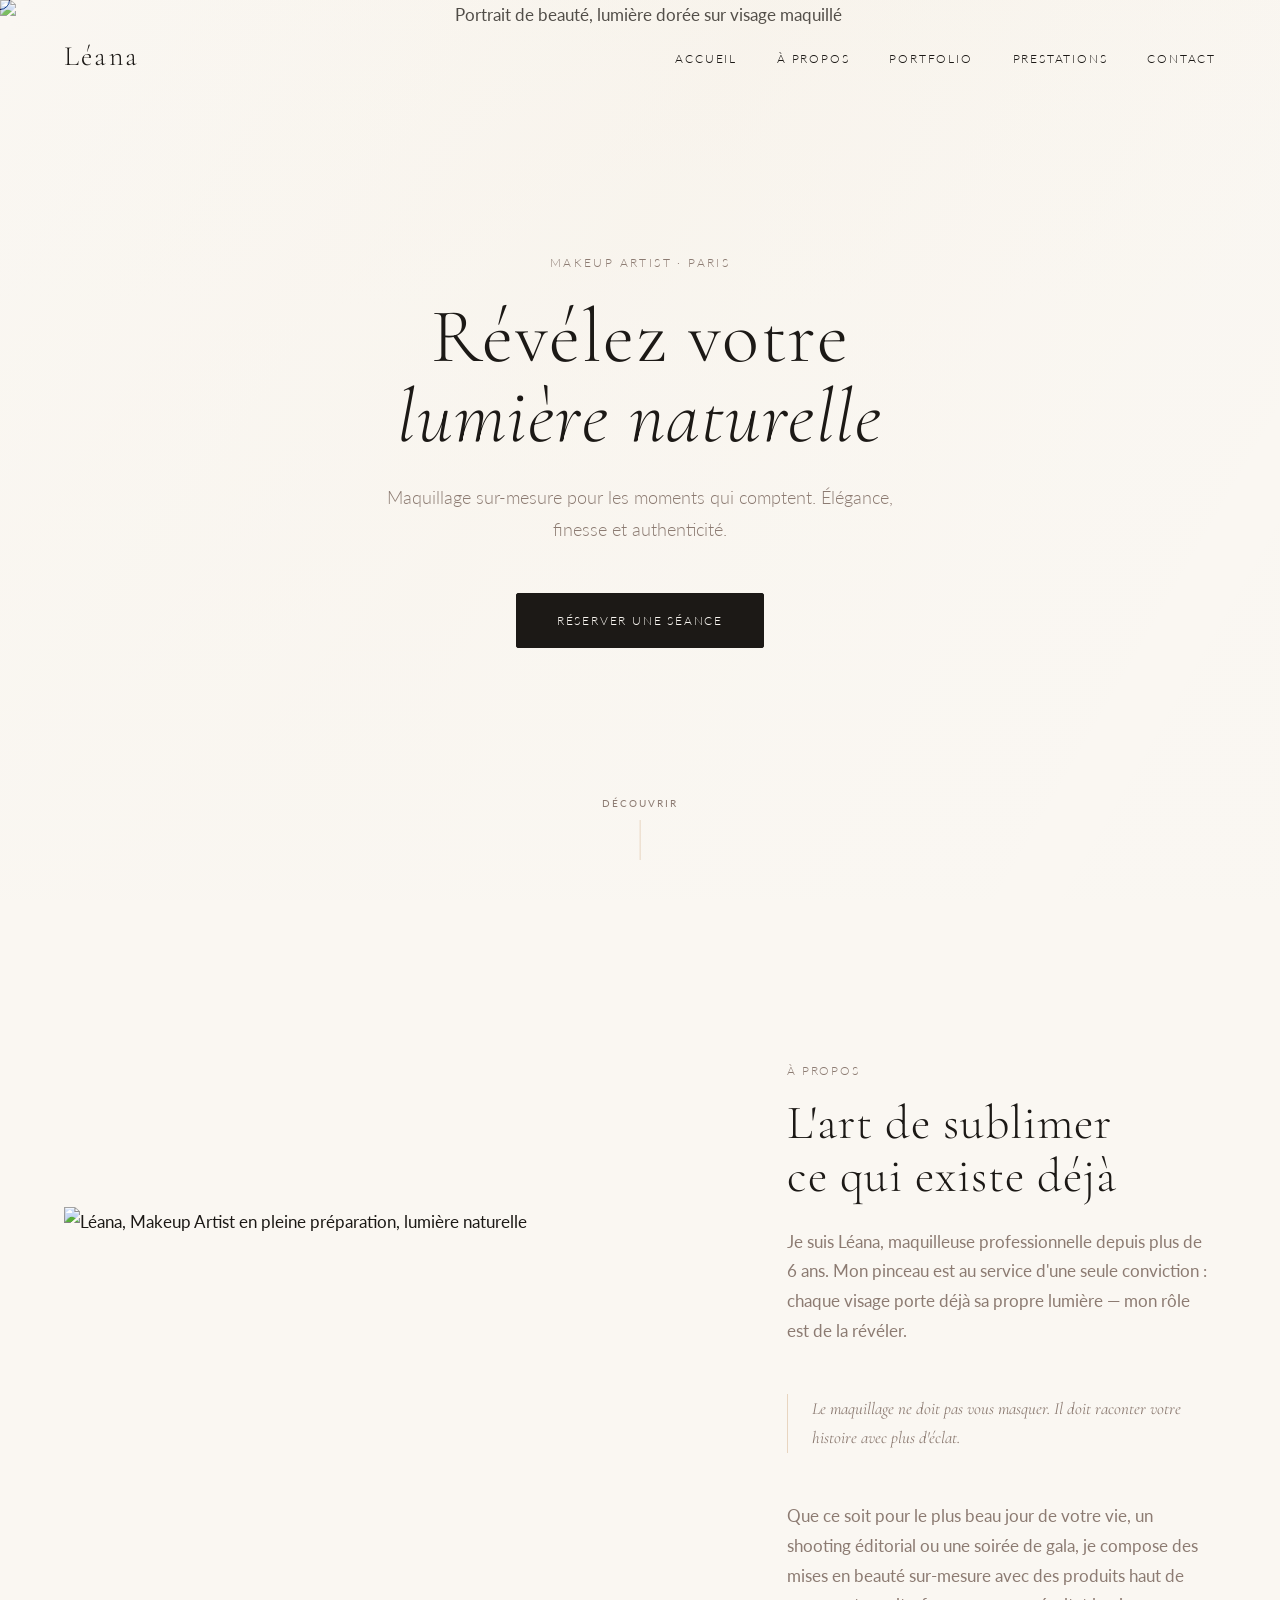
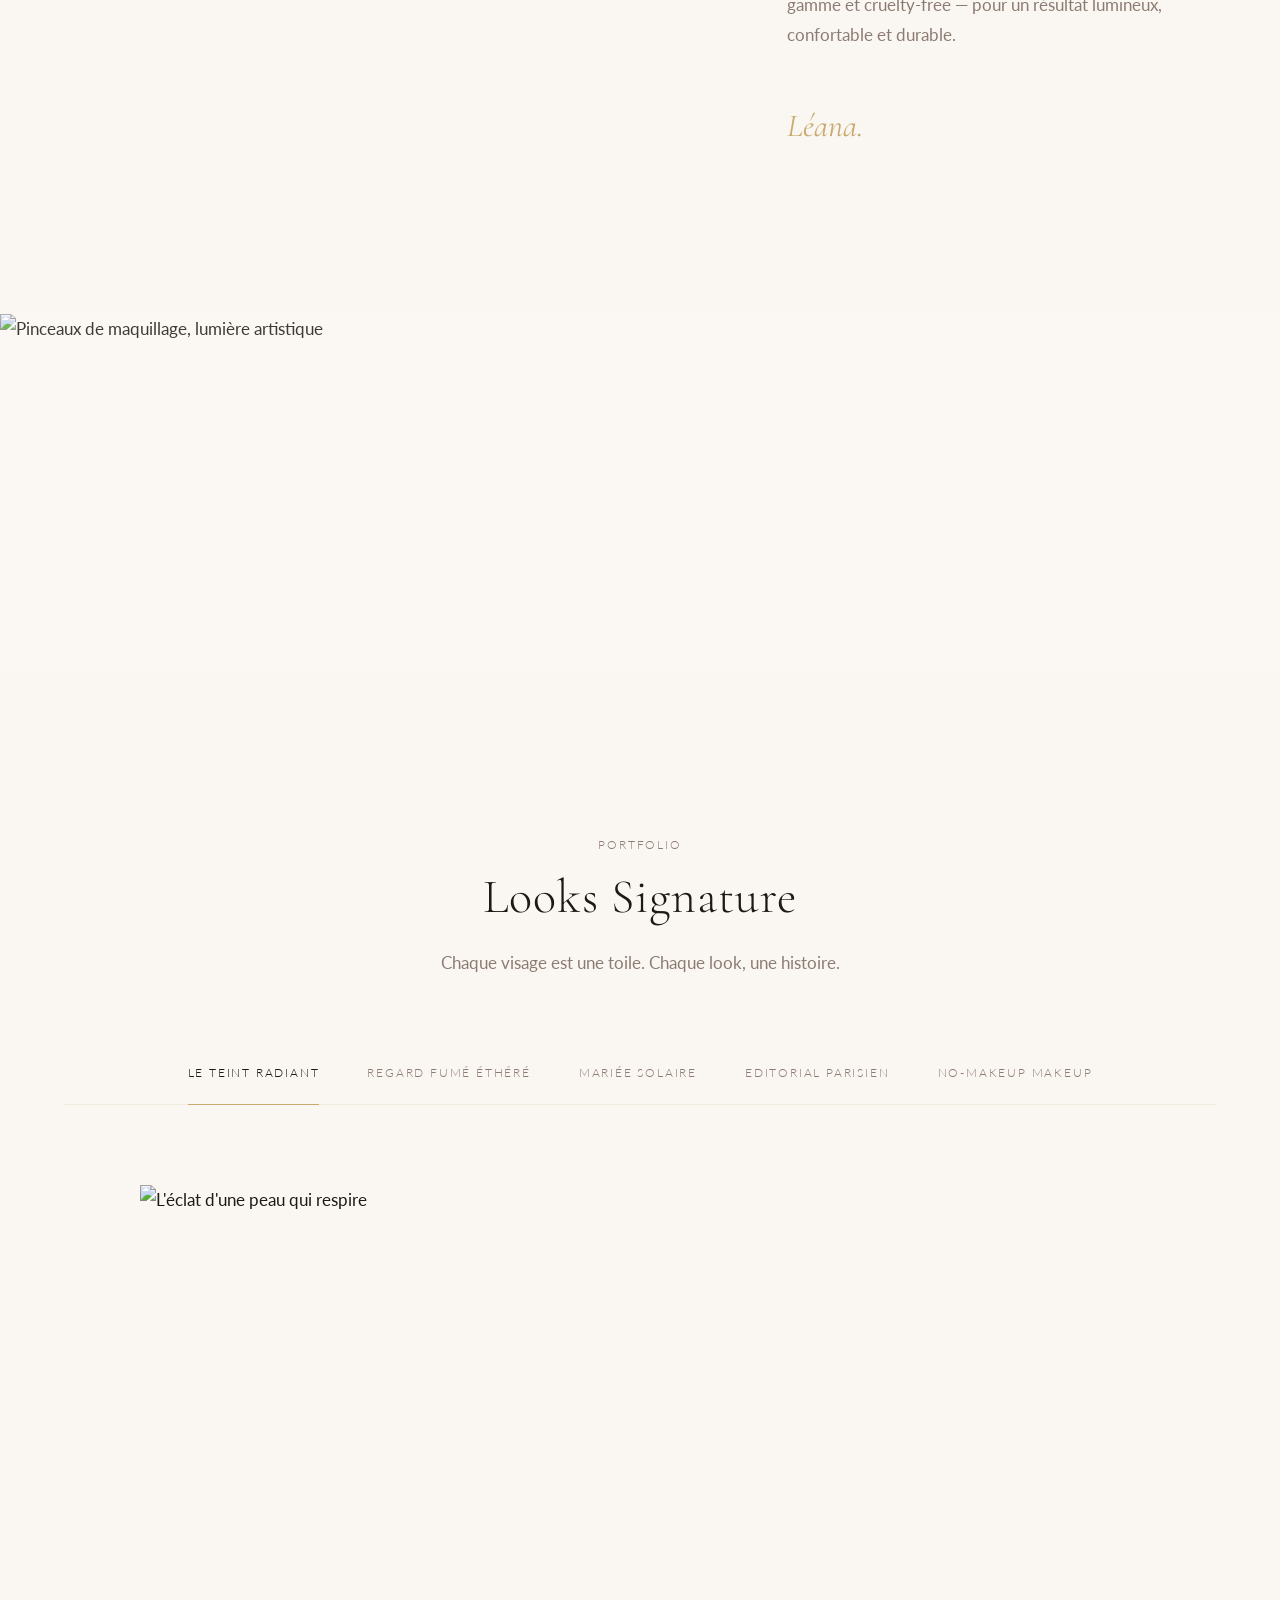
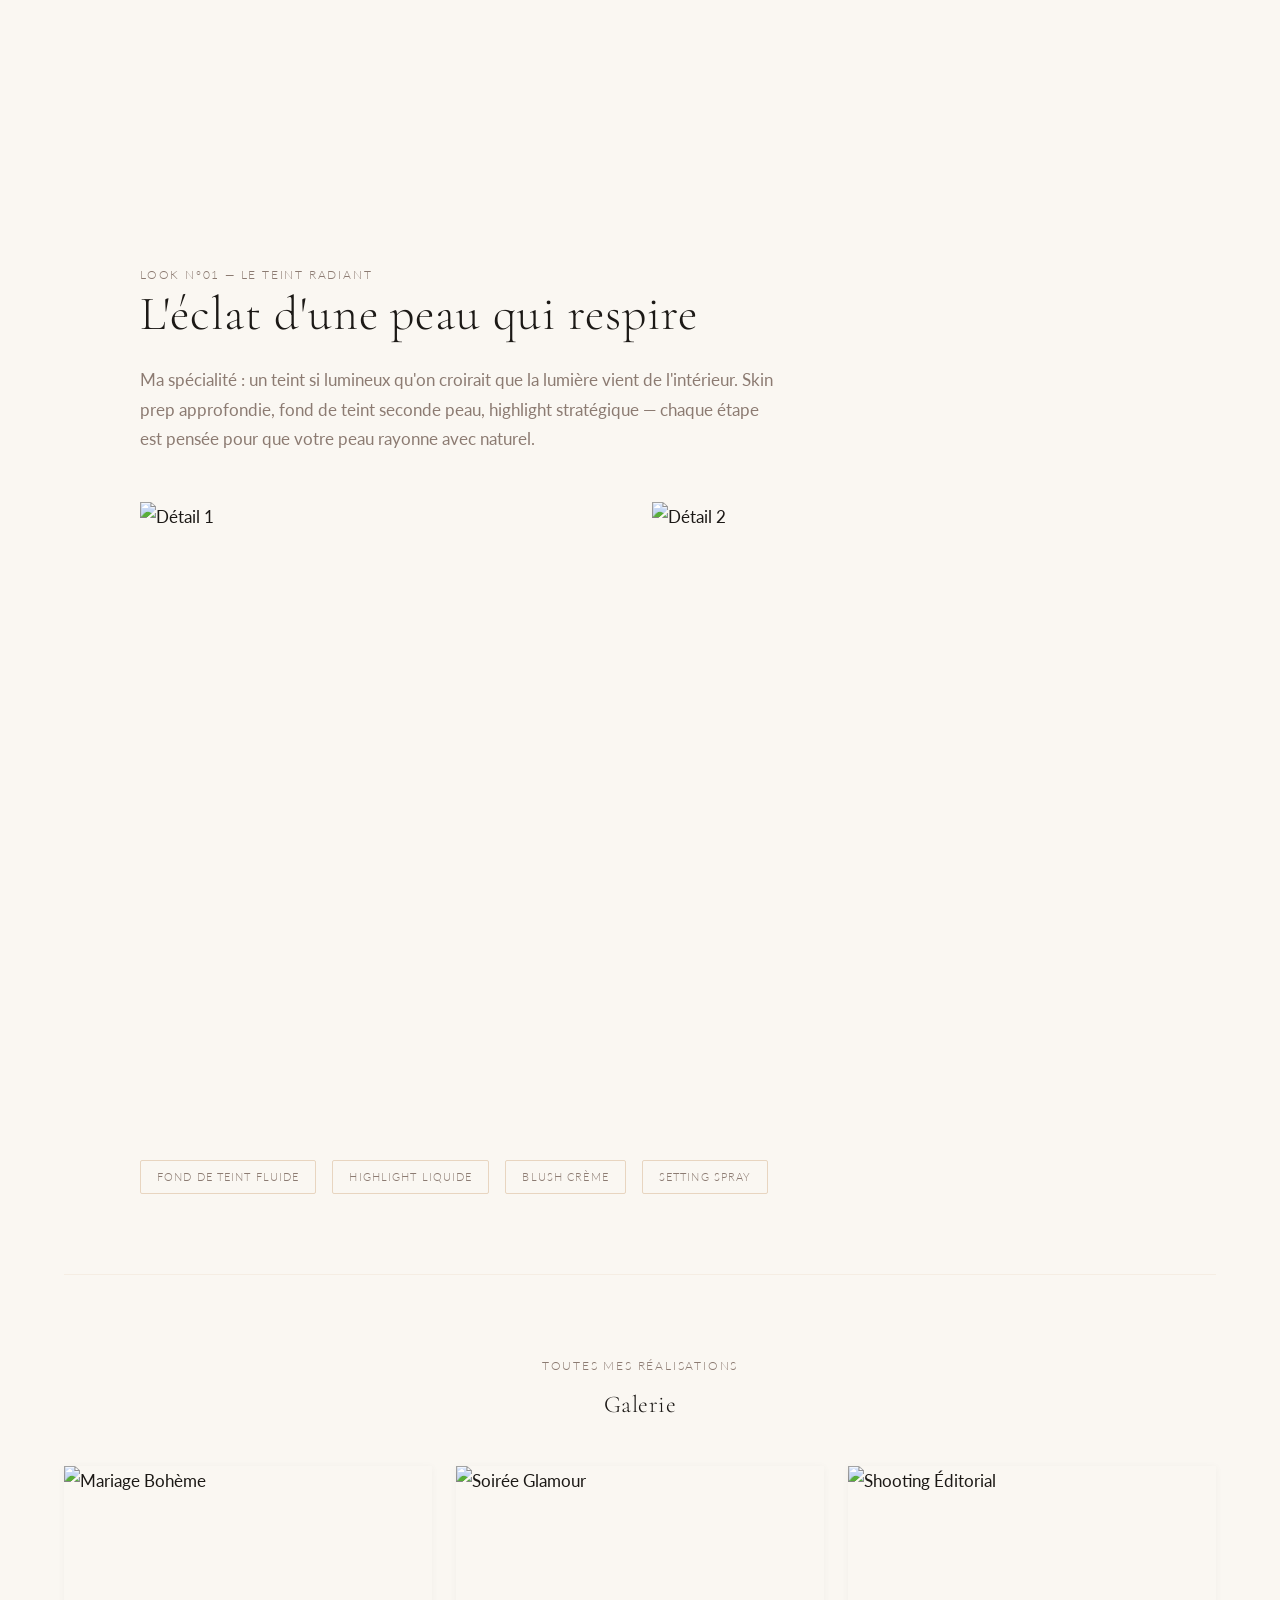
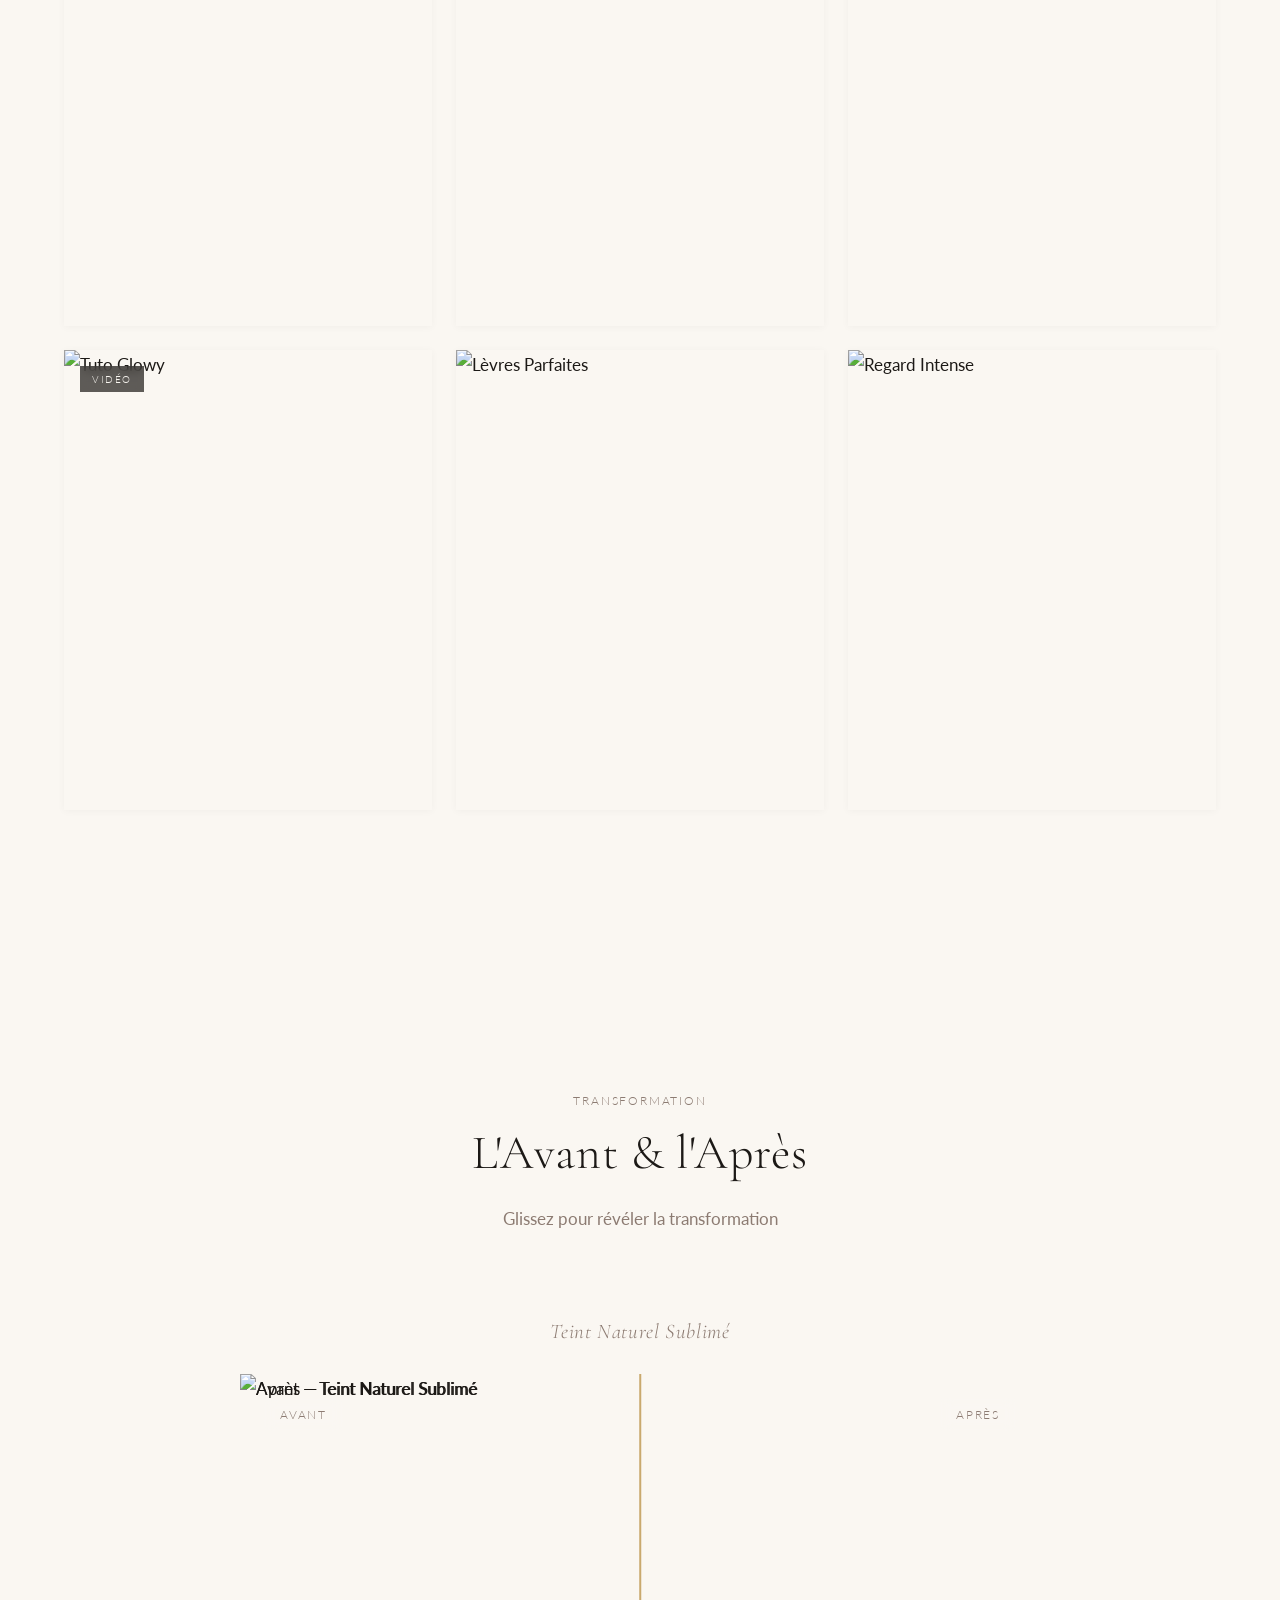
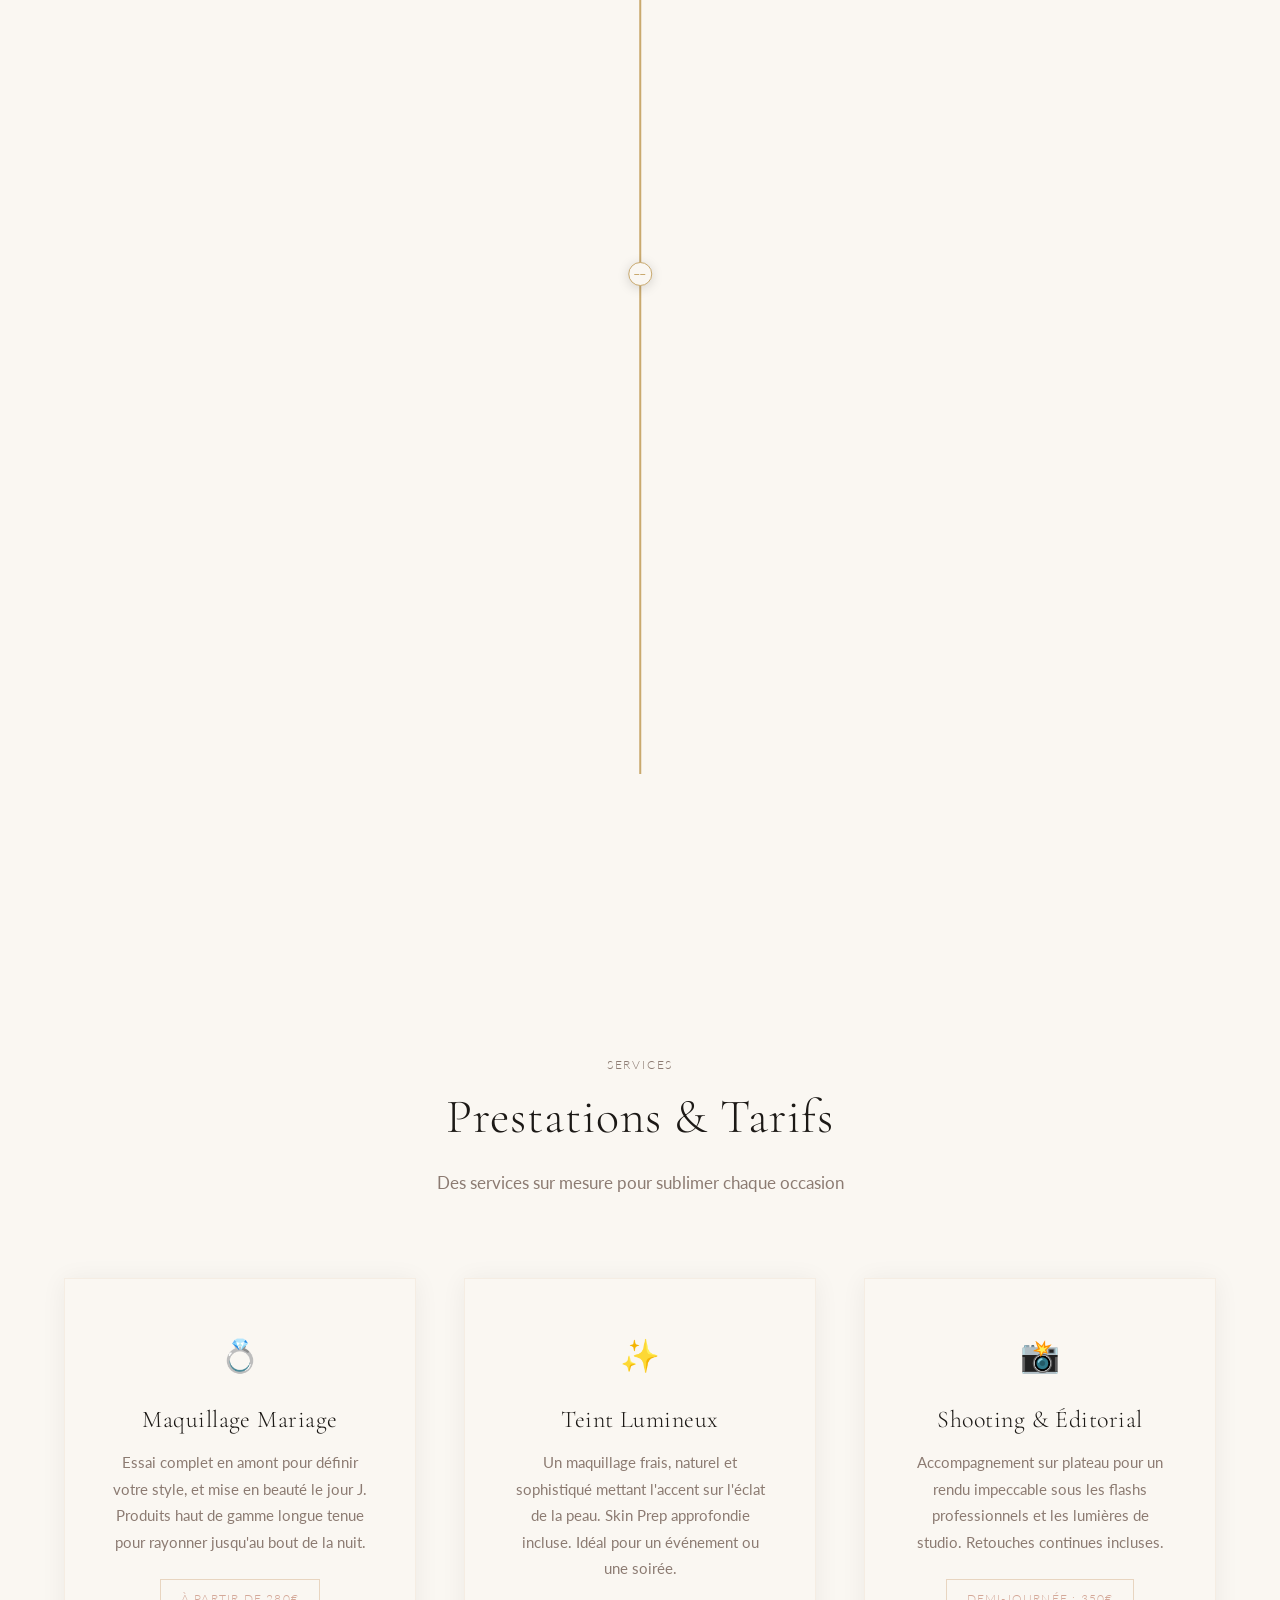
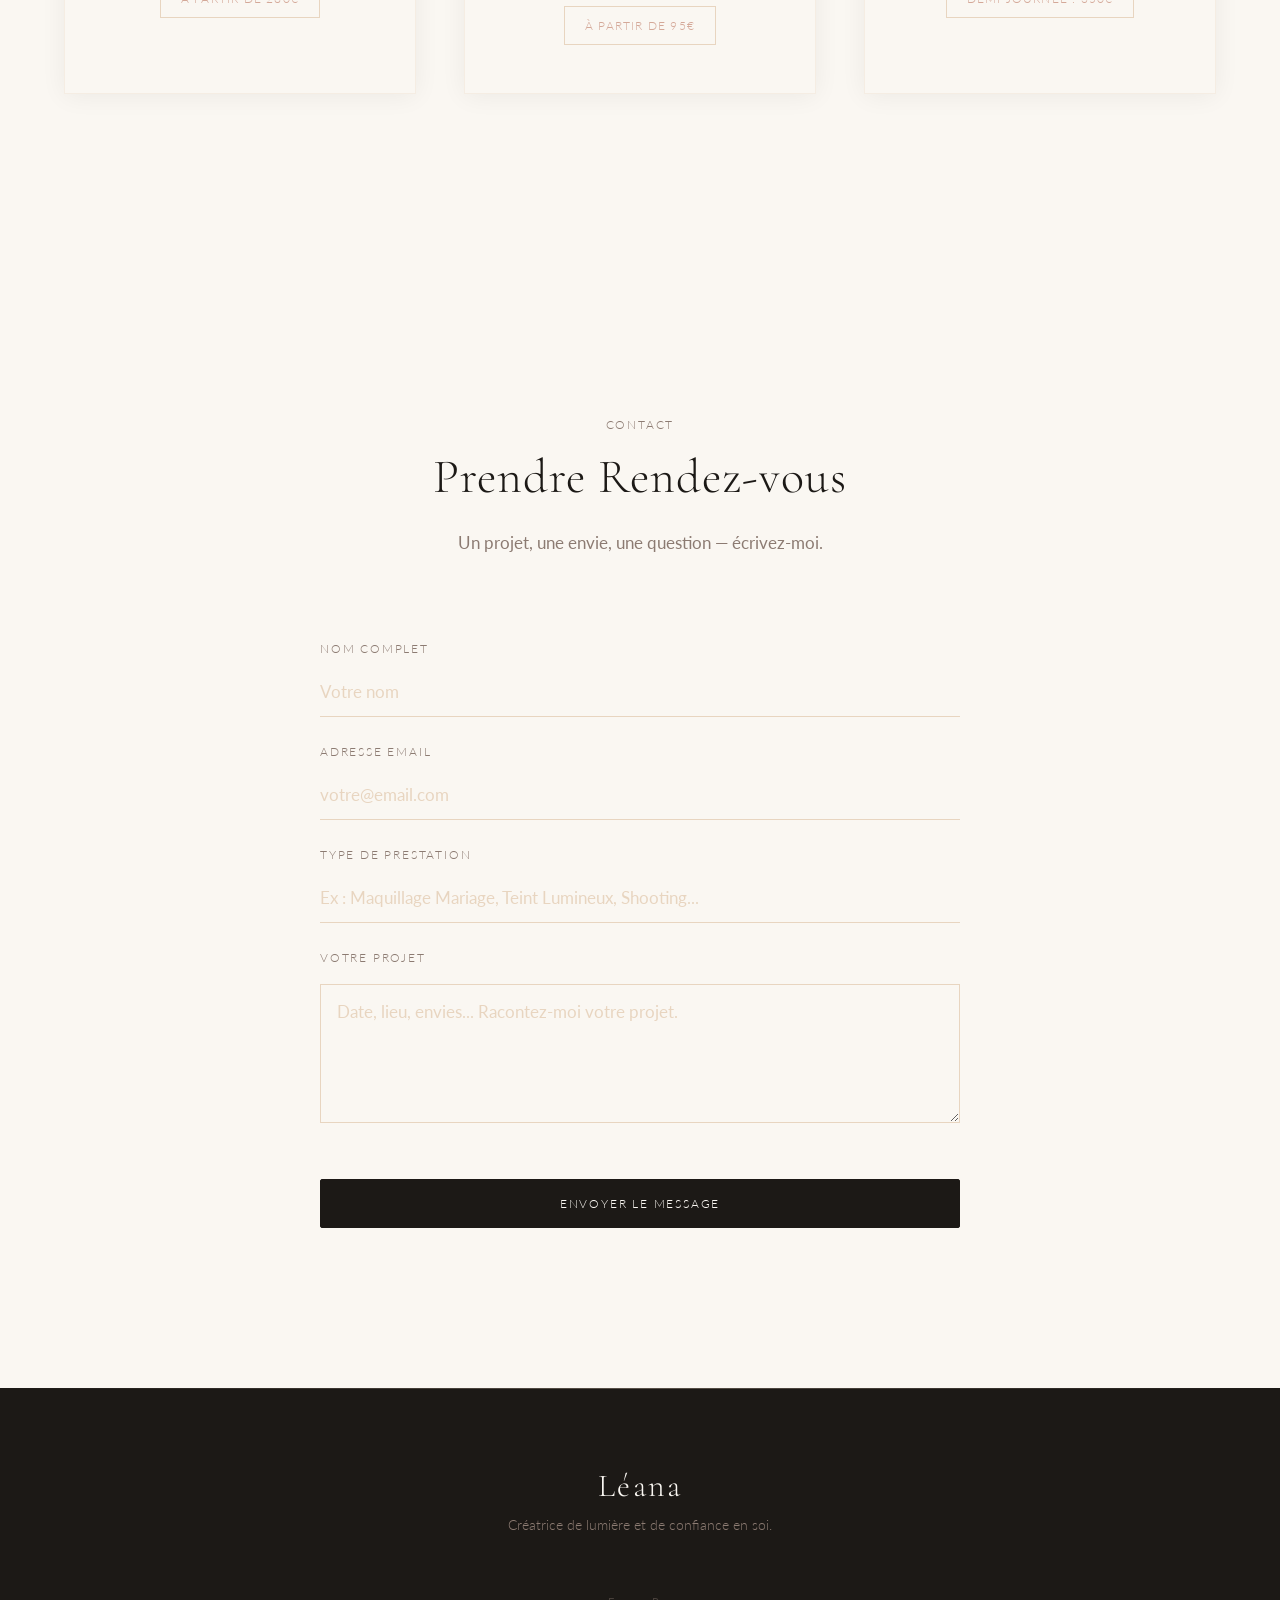
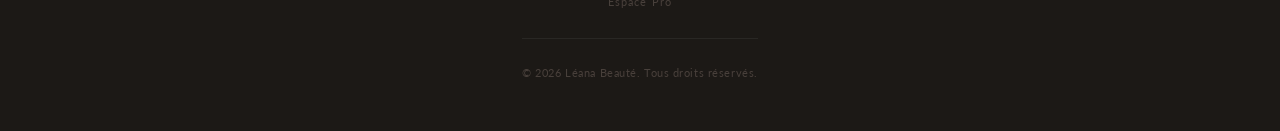
==== commit b6a33744: "Add files via upload" ====
--- a/index.html
+++ b/index.html
@@ -203,13 +203,7 @@
                 </div>
                 <div class="form-group">
                     <label for="service">Type de prestation</label>
-                    <select id="service" name="service" required>
-                        <option value="" disabled selected>Sélectionnez une option</option>
-                        <option value="mariage">Maquillage Mariage</option>
-                        <option value="teint_lumineux">Teint Lumineux</option>
-                        <option value="shooting">Shooting & Éditorial</option>
-                        <option value="autre">Autre demande</option>
-                    </select>
+                    <input type="text" id="service" name="service" placeholder="Ex : Maquillage Mariage, Teint Lumineux, Shooting..." required>
                 </div>
                 <div class="form-group">
                     <label for="message">Votre projet</label>
@@ -263,8 +257,8 @@
     </div>
 
     <!-- Scripts -->
-    <script src="js/firebase-config.js?v=1.0.2"></script>
-    <script src="js/dataStore.js?v=1.0.2"></script>
-    <script src="js/app.js?v=1.0.2"></script>
+    <script src="js/firebase-config.js?v=1.1.0"></script>
+    <script src="js/dataStore.js?v=1.1.0"></script>
+    <script src="js/app.js?v=1.1.0"></script>
 </body>
 </html>
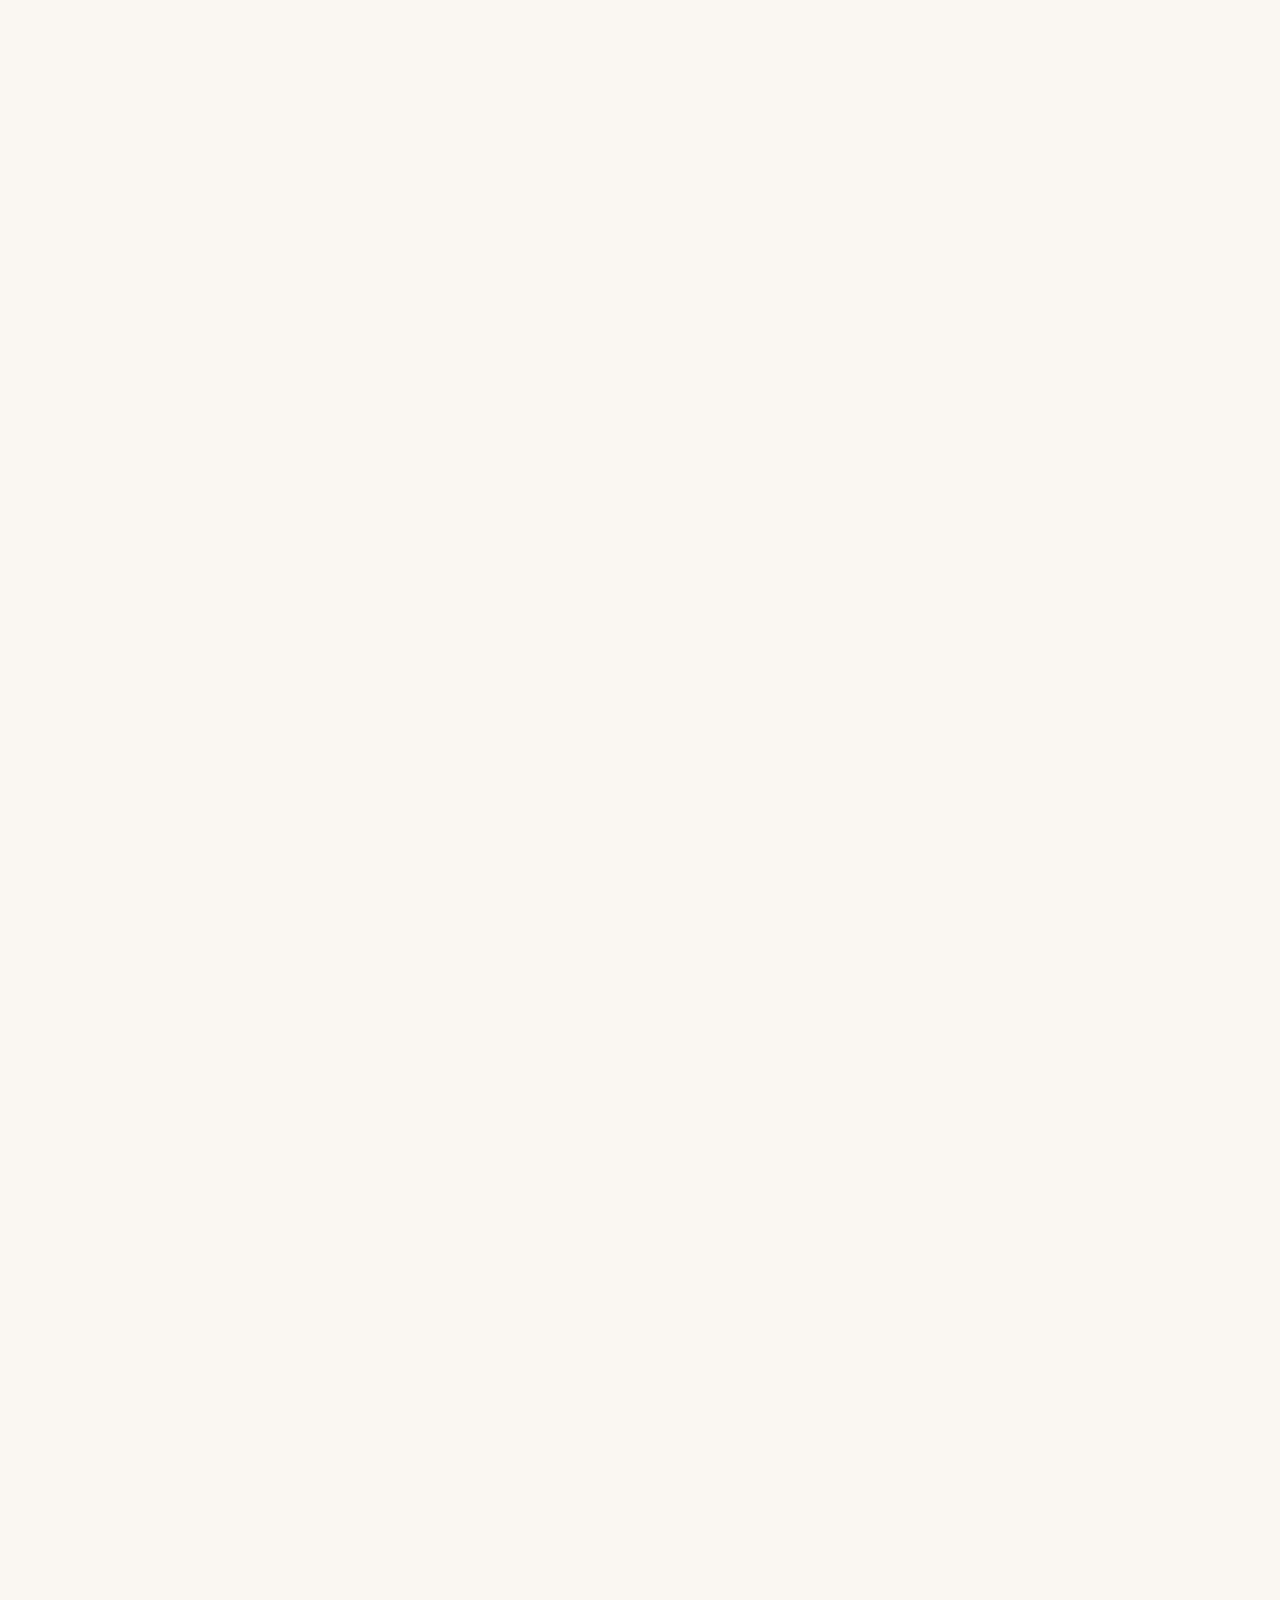
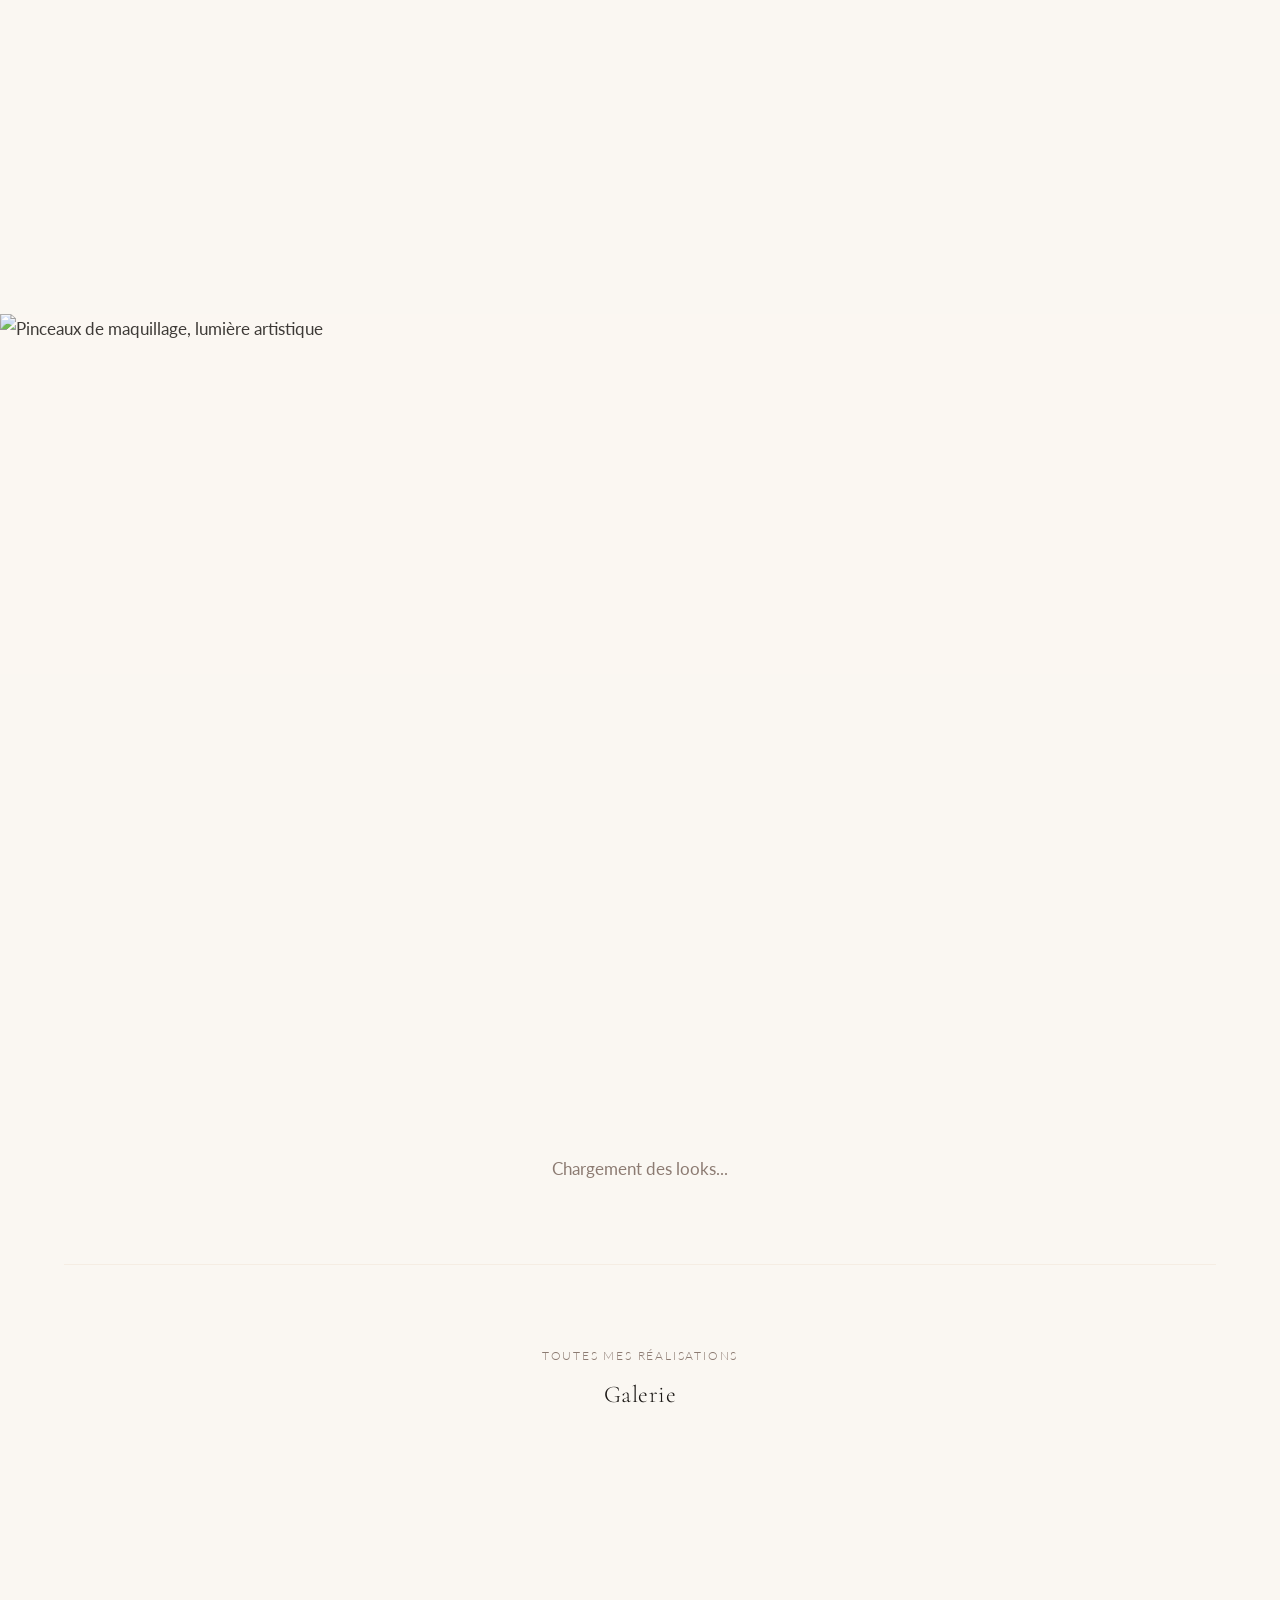
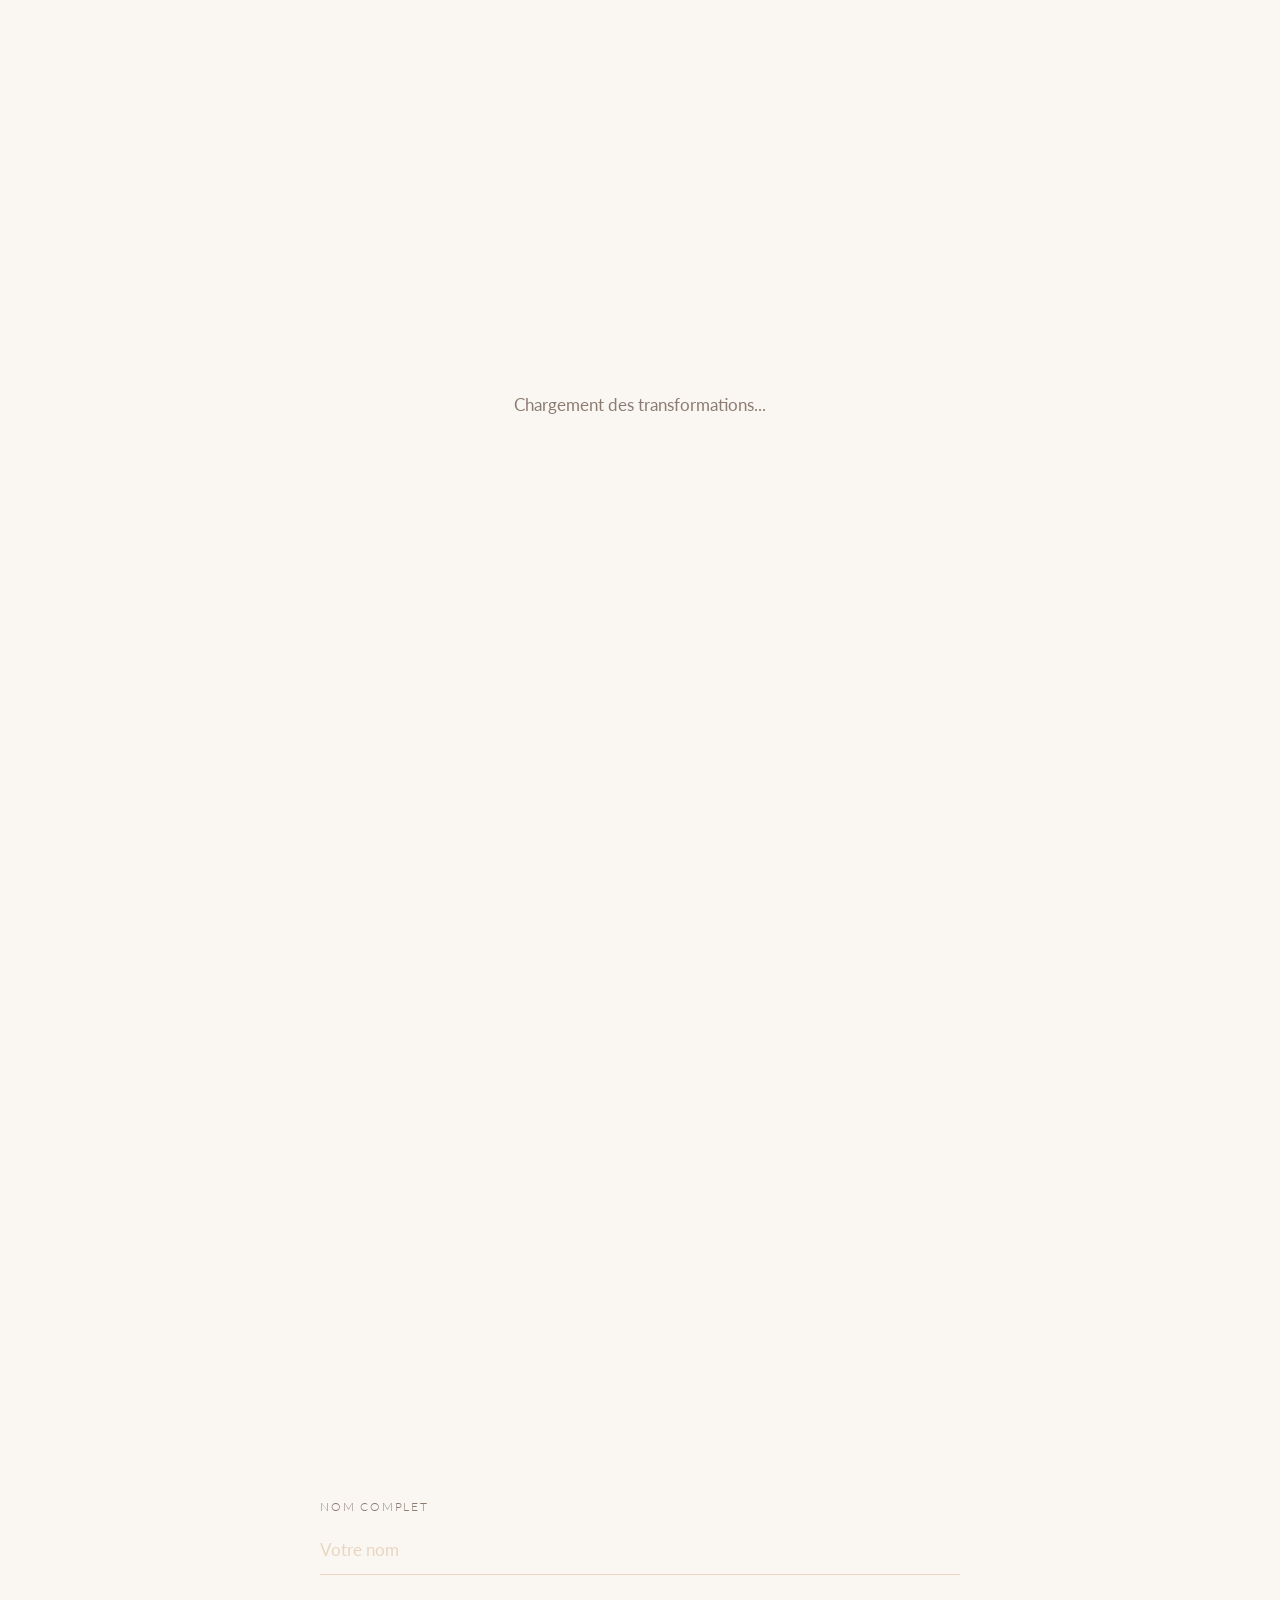
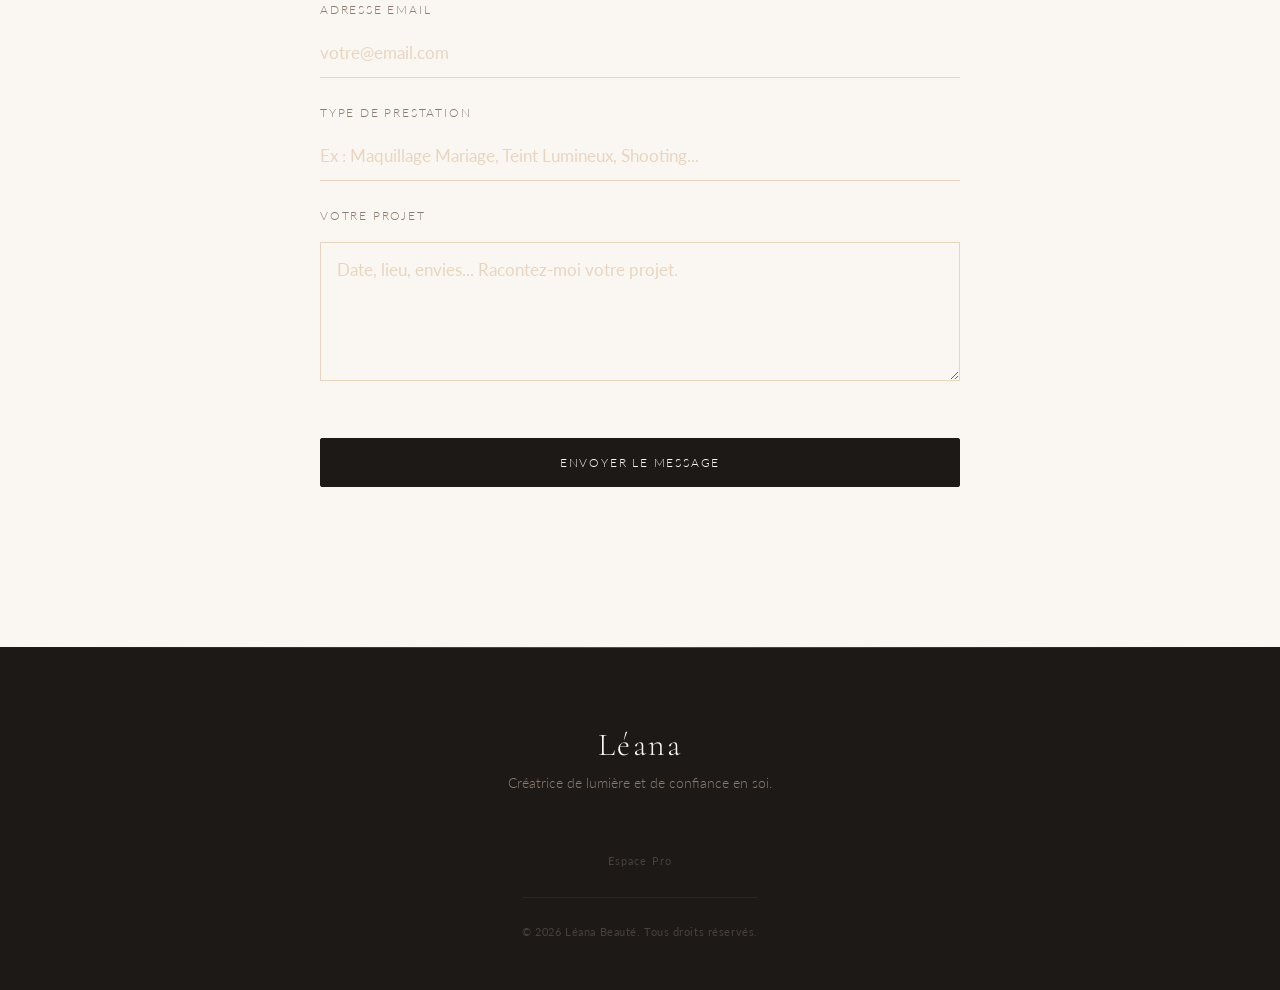
==== commit 96ff4fd1: "Add files via upload" ====
--- a/index.html
+++ b/index.html
@@ -251,6 +251,10 @@
                     <input type="password" class="pin-box client-pin-box" maxlength="1" required aria-label="PIN chiffre 2">
                     <input type="password" class="pin-box client-pin-box" maxlength="1" required aria-label="PIN chiffre 3">
                     <input type="password" class="pin-box client-pin-box" maxlength="1" required aria-label="PIN chiffre 4">
+                    <input type="password" class="pin-box client-pin-box" maxlength="1" required aria-label="PIN chiffre 5">
+                    <input type="password" class="pin-box client-pin-box" maxlength="1" required aria-label="PIN chiffre 6">
+                    <input type="password" class="pin-box client-pin-box" maxlength="1" required aria-label="PIN chiffre 7">
+                    <input type="password" class="pin-box client-pin-box" maxlength="1" required aria-label="PIN chiffre 8">
                 </div>
             </form>
         </div>
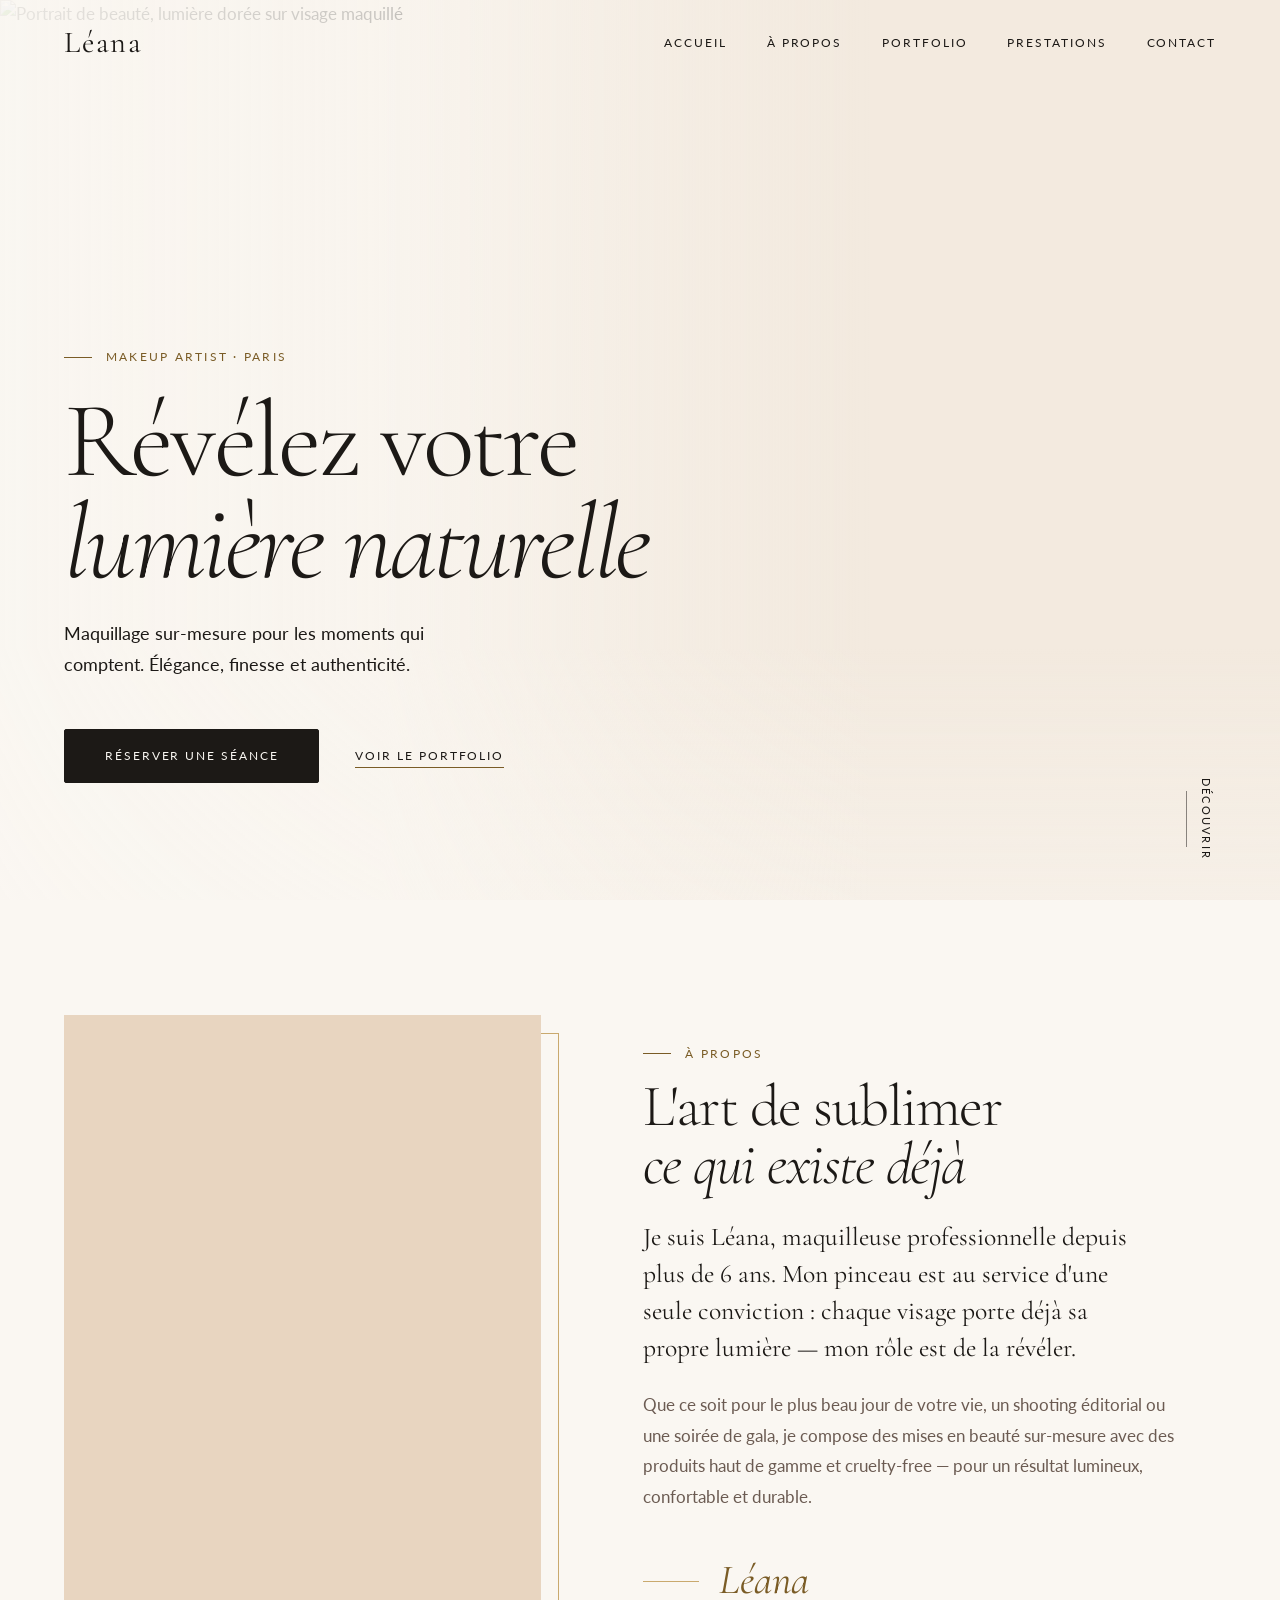
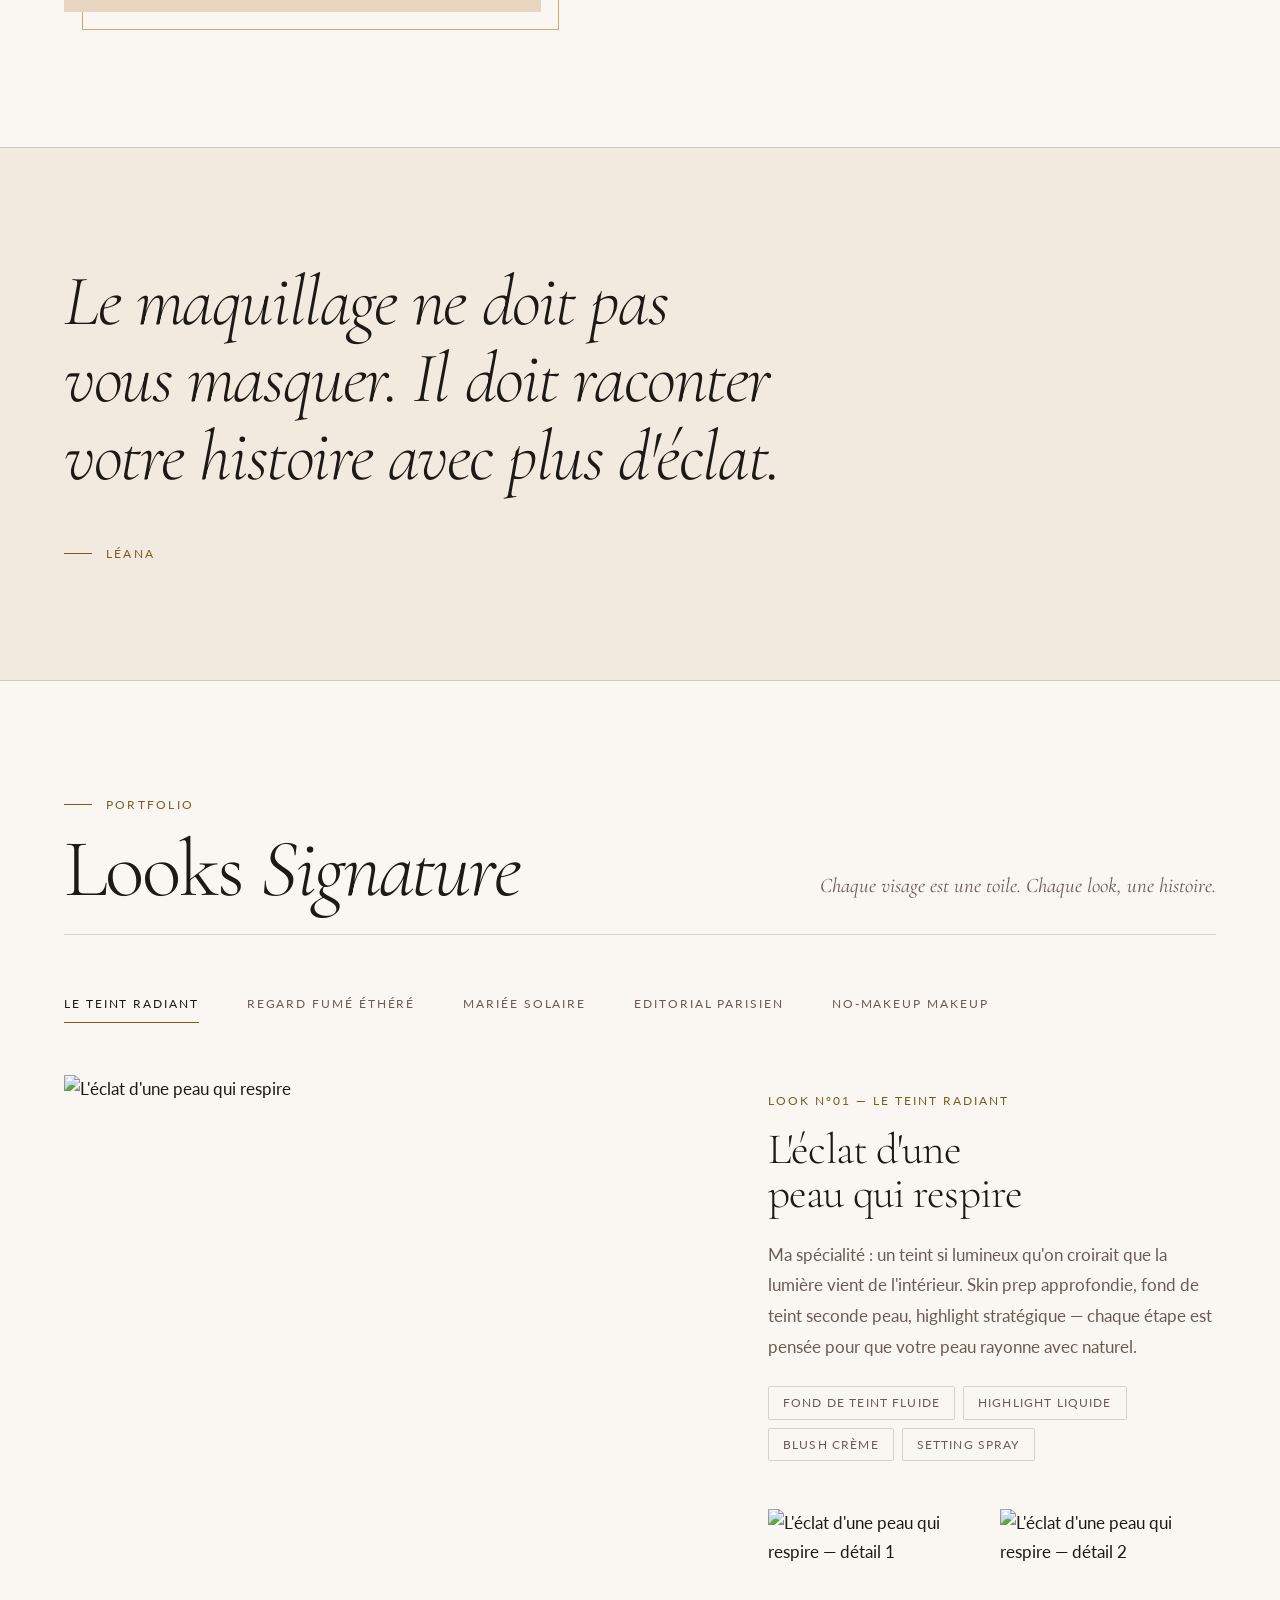
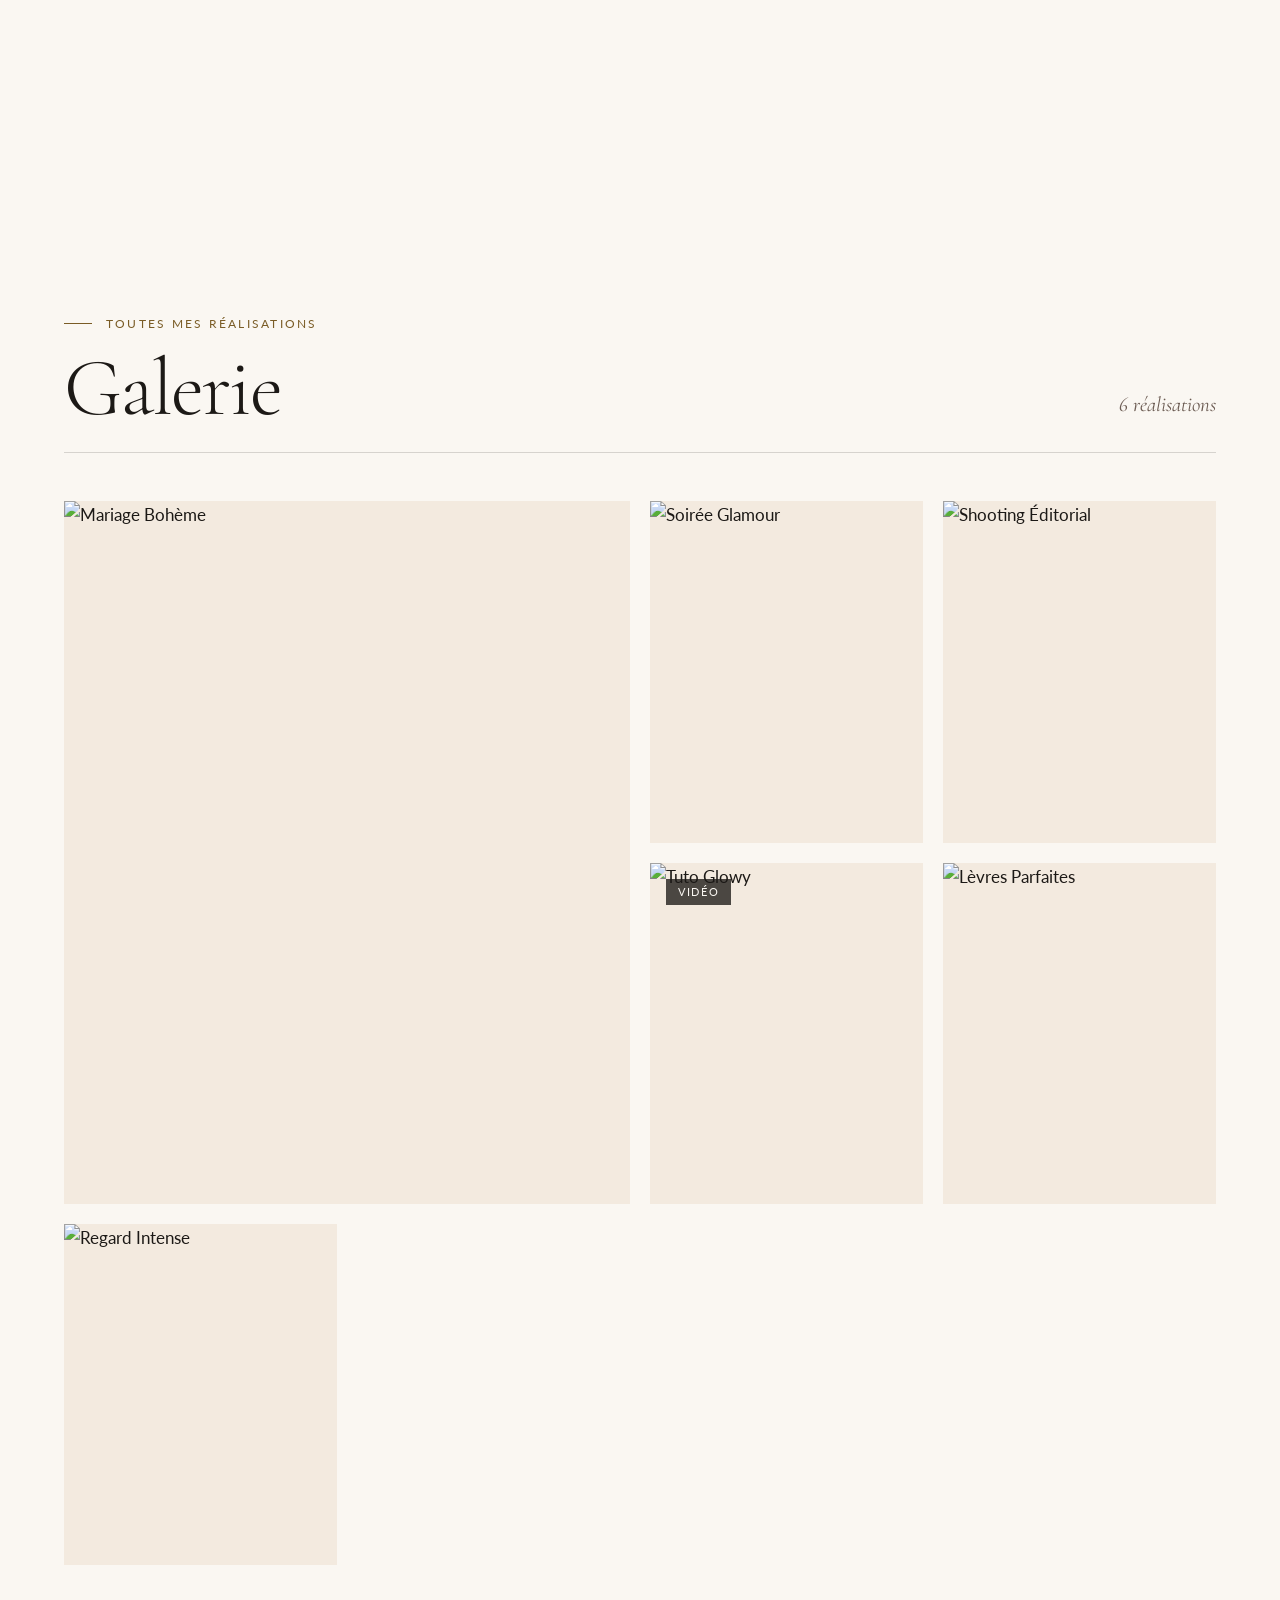
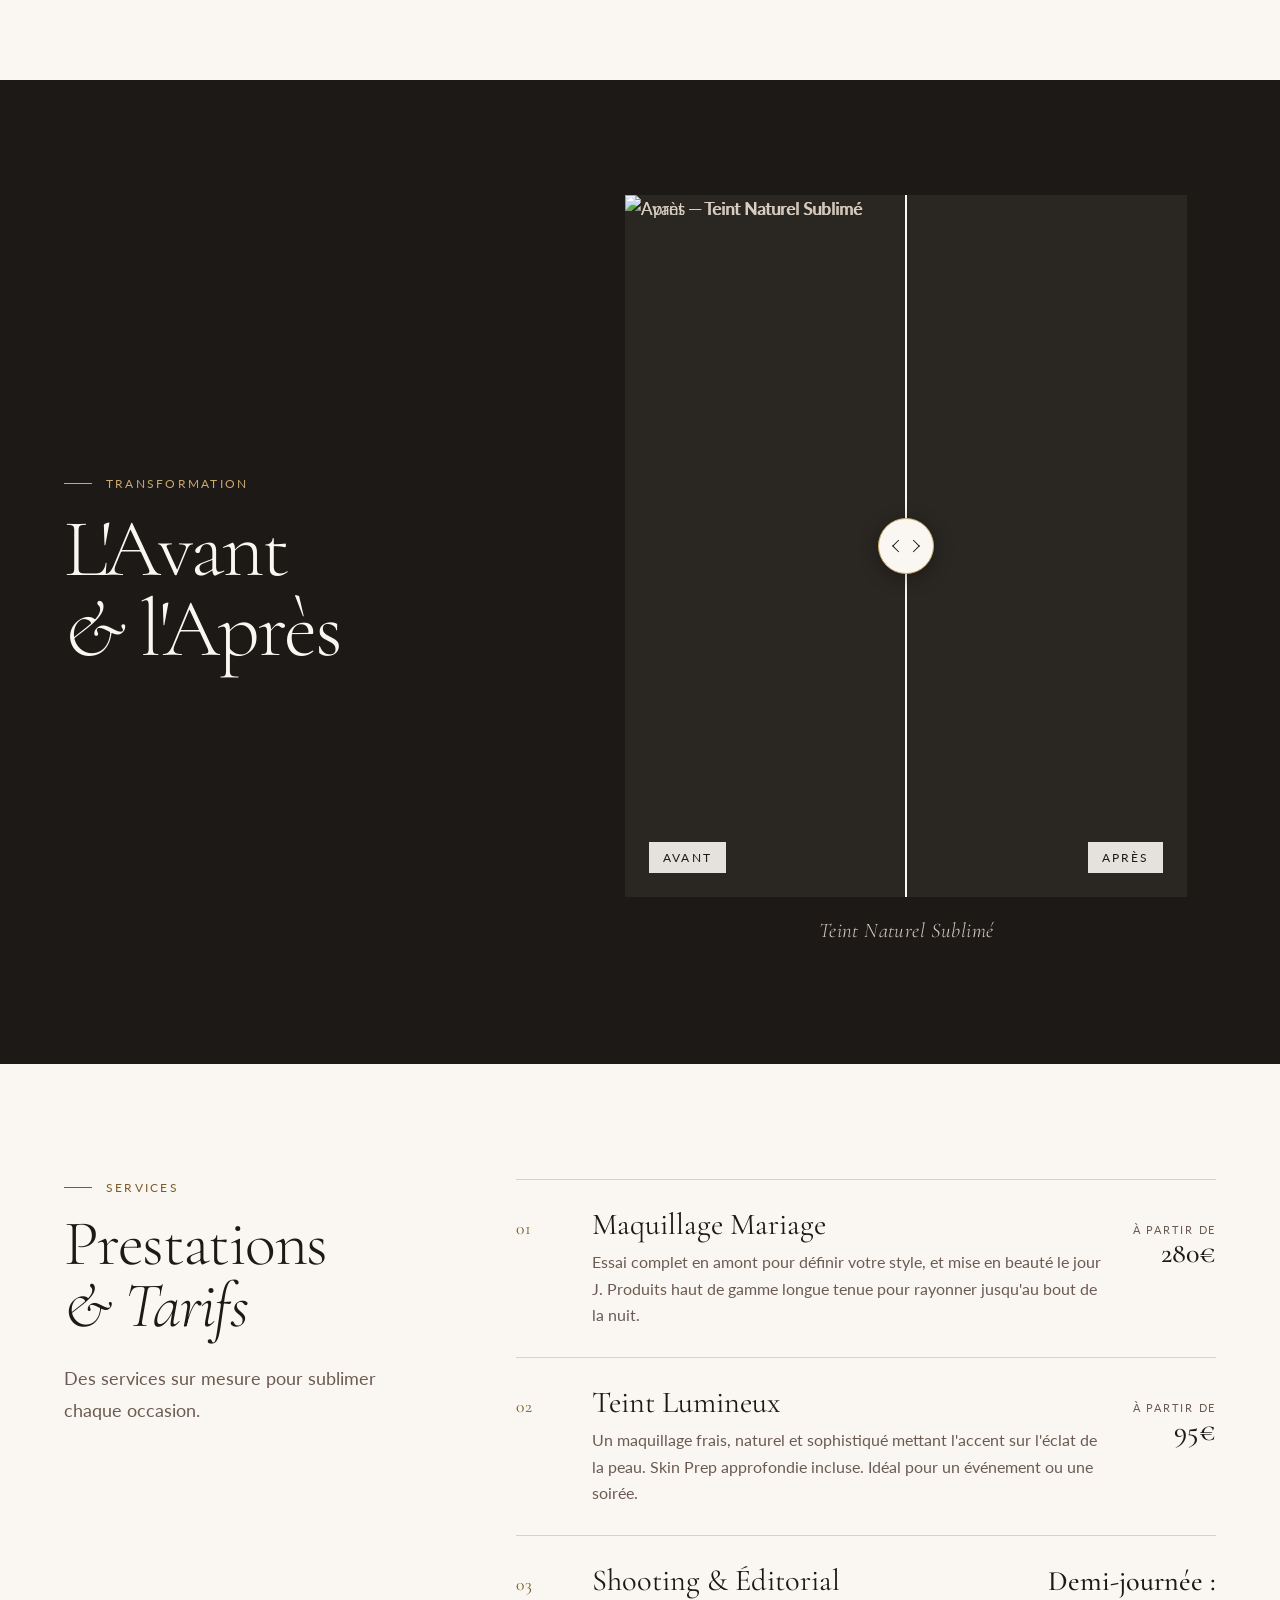
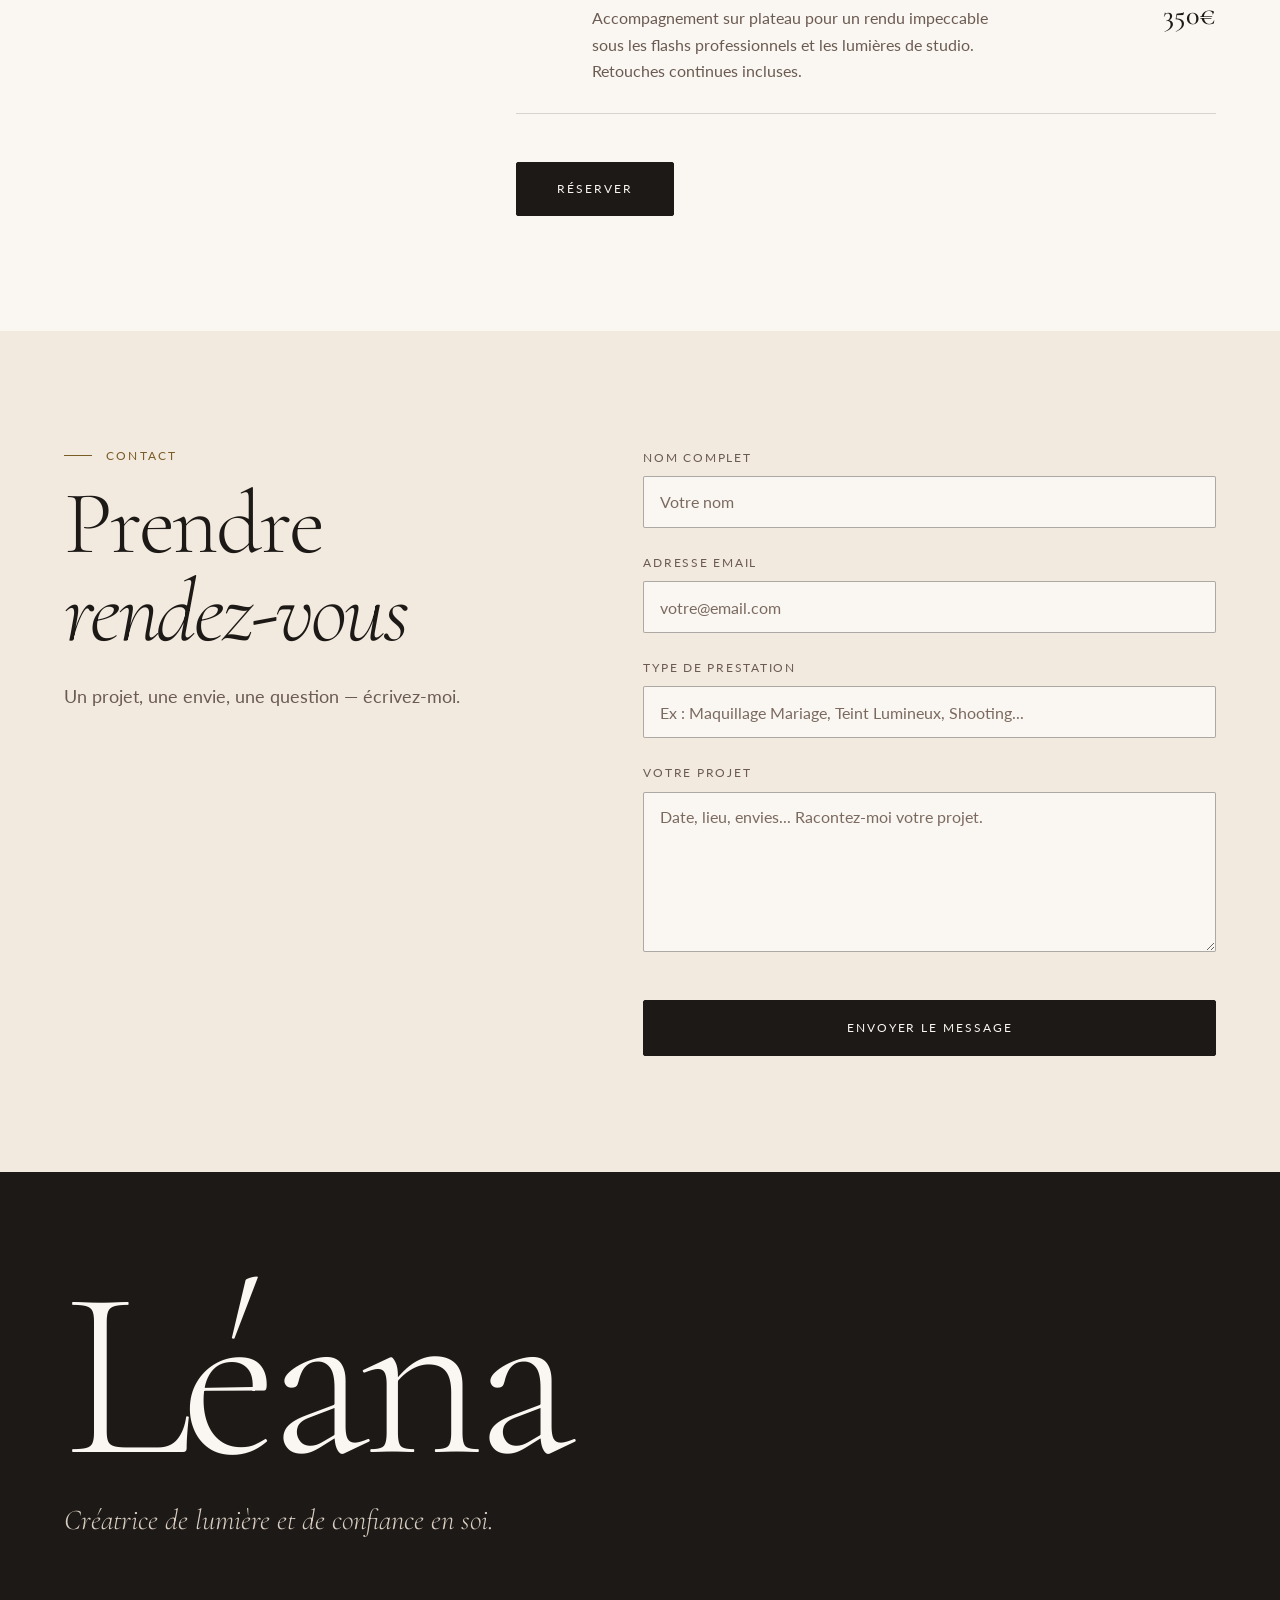
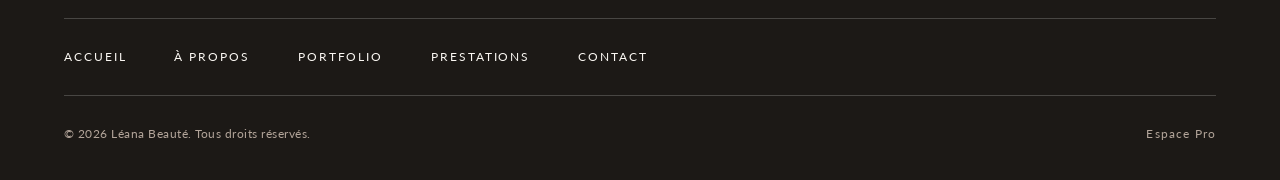
==== commit 477bfb42: "Embellissement : couverture, rythme des sections, carte de tarifs, avant/apres, galerie editoriale, " ====
--- a/index.html
+++ b/index.html
@@ -9,8 +9,9 @@
     <!-- Google Fonts — Cormorant Garamond + Lato -->
     <link rel="preconnect" href="https://fonts.googleapis.com">
     <link rel="preconnect" href="https://fonts.gstatic.com" crossorigin>
-    <link href="https://fonts.googleapis.com/css2?family=Cormorant+Garamond:ital,wght@0,300;0,400;1,300;1,400&family=Lato:wght@300;400&display=swap" rel="stylesheet">
-
+    <link href="https://fonts.googleapis.com/css2?family=Cormorant+Garamond:ital,wght@0,300;0,400;0,500;1,300;1,400&family=Lato:wght@300;400&display=swap" rel="stylesheet">
+
+    <script>document.documentElement.classList.add('js');</script>
     <link rel="stylesheet" href="css/styles.css">
 
     <!-- Firebase SDK -->
@@ -21,158 +22,167 @@
     <!-- Page Transition Voile -->
     <div class="page-voile" id="page-voile"></div>
 
-    <!-- Custom Cursor -->
-    <div class="cursor-dot" id="cursor-dot"></div>
+    <!-- Curseur personnalisé (affiché au premier mouvement de souris) -->
+    <div class="cursor-dot" id="cursor-dot" aria-hidden="true"></div>
 
     <!-- ═══════════════════════════════════
          NAVBAR
     ═══════════════════════════════════ -->
-    <nav class="navbar" id="navbar">
+    <nav class="navbar" id="navbar" aria-label="Navigation principale">
         <div class="navbar-inner">
             <a href="#accueil" class="logo">Léana</a>
-            <ul class="nav-links">
+            <ul class="nav-links" id="nav-links">
                 <li><a href="#accueil">Accueil</a></li>
                 <li><a href="#apropos">À propos</a></li>
                 <li><a href="#looks">Portfolio</a></li>
                 <li><a href="#prestations">Prestations</a></li>
                 <li><a href="#contact">Contact</a></li>
             </ul>
-            <div class="hamburger" id="hamburger">
+            <button class="hamburger" id="hamburger" type="button" aria-label="Ouvrir le menu" aria-expanded="false" aria-controls="nav-links">
                 <span></span><span></span><span></span>
-            </div>
+            </button>
         </div>
     </nav>
 
     <!-- ═══════════════════════════════════
-         HERO — Cinemagraph
+         HERO — couverture de magazine
     ═══════════════════════════════════ -->
     <header id="accueil" class="hero">
         <div class="hero-media">
             <img src="https://images.unsplash.com/photo-1599305090598-fe179d501227?auto=format&fit=crop&w=1920&q=80"
                  alt="Portrait de beauté, lumière dorée sur visage maquillé"
+                 width="1920" height="1280"
                  fetchpriority="high">
         </div>
-        <div class="hero-shimmer"></div>
         <div class="hero-overlay"></div>
 
-        <div class="hero-content">
-            <span class="hero-eyebrow">Makeup Artist · Paris</span>
-            <h1>Révélez votre<br><em>lumière naturelle</em></h1>
-            <p class="hero-description">
-                Maquillage sur-mesure pour les moments qui comptent.
-                Élégance, finesse et authenticité.
-            </p>
-            <a href="#contact" class="btn-primary" id="hero-cta">Réserver une séance</a>
-        </div>
-
-        <div class="hero-scroll-indicator">
+        <div class="hero-inner">
+            <div class="hero-content">
+                <span class="eyebrow hero-eyebrow">Makeup Artist · Paris</span>
+                <h1>Révélez votre<br><em>lumière naturelle</em></h1>
+                <p class="hero-description">
+                    Maquillage sur-mesure pour les moments qui comptent.
+                    Élégance, finesse et authenticité.
+                </p>
+                <div class="hero-actions">
+                    <a href="#contact" class="btn-primary" id="hero-cta">Réserver une séance</a>
+                    <a href="#looks" class="btn-link">Voir le portfolio</a>
+                </div>
+            </div>
+        </div>
+
+        <div class="hero-scroll-indicator" aria-hidden="true">
             <span>Découvrir</span>
             <div class="scroll-line"></div>
         </div>
     </header>
 
-    <!-- ═══════════════════════════════════
-         ABOUT — Split Screen
+    <main>
+    <!-- ═══════════════════════════════════
+         ABOUT
     ═══════════════════════════════════ -->
     <section id="apropos" class="section">
         <div class="container about-container">
-            <div class="about-image reveal about-image-parallax">
-                <img src="https://images.unsplash.com/photo-1515377905703-c4788e51af15?auto=format&fit=crop&w=800&q=80"
-                     alt="Léana, Makeup Artist en pleine préparation, lumière naturelle"
-                     loading="lazy"
-                     class="parallax-element"
-                     data-parallax-speed="0.08">
+            <div class="about-image about-image-parallax reveal">
+                <div class="about-frame">
+                    <img src="https://images.unsplash.com/photo-1515377905703-c4788e51af15?auto=format&fit=crop&w=800&q=80"
+                         alt="Léana, Makeup Artist en pleine préparation, lumière naturelle"
+                         width="800" height="1000"
+                         loading="lazy"
+                         class="parallax-element"
+                         data-parallax-speed="0.06">
+                </div>
             </div>
             <div class="about-text reveal">
                 <span class="eyebrow">À propos</span>
-                <h2>L'art de sublimer<br>ce qui existe déjà</h2>
-                <p>Je suis Léana, maquilleuse professionnelle depuis plus de 6 ans. Mon pinceau est au service d'une seule conviction : chaque visage porte déjà sa propre lumière — mon rôle est de la révéler.</p>
-
-                <p class="pull-quote">Le maquillage ne doit pas vous masquer. Il doit raconter votre histoire avec plus d'éclat.</p>
-
+                <h2 class="display">L'art de sublimer<br><em>ce qui existe déjà</em></h2>
+                <p class="about-lead">Je suis Léana, maquilleuse professionnelle depuis plus de 6 ans. Mon pinceau est au service d'une seule conviction : chaque visage porte déjà sa propre lumière — mon rôle est de la révéler.</p>
                 <p>Que ce soit pour le plus beau jour de votre vie, un shooting éditorial ou une soirée de gala, je compose des mises en beauté sur-mesure avec des produits haut de gamme et cruelty-free — pour un résultat lumineux, confortable et durable.</p>
-
-                <div class="about-signature">Léana.</div>
-            </div>
-        </div>
-    </section>
-
-    <!-- ═══════════════════════════════════
-         CINEMAGRAPH TRANSITION
-    ═══════════════════════════════════ -->
-    <div class="cine-banner">
-        <img src="https://images.unsplash.com/photo-1596462502278-27bfdc403348?auto=format&fit=crop&w=1920&q=80"
-             alt="Pinceaux de maquillage, lumière artistique"
-             loading="lazy">
-        <div class="cine-banner-overlay"></div>
+                <div class="about-signature">Léana</div>
+            </div>
+        </div>
+    </section>
+
+    <!-- ═══════════════════════════════════
+         BANDE TYPOGRAPHIQUE — citation
+    ═══════════════════════════════════ -->
+    <div class="quote-band">
+        <div class="container">
+            <blockquote class="reveal">
+                <p>Le maquillage ne doit pas vous masquer. Il doit raconter votre histoire avec plus d'éclat.</p>
+                <cite>Léana</cite>
+            </blockquote>
+        </div>
     </div>
 
     <!-- ═══════════════════════════════════
-         LOOKS SIGNATURE — Editorial
+         PORTFOLIO — Looks Signature (si présents) + Galerie
     ═══════════════════════════════════ -->
     <section id="looks" class="section looks-section">
         <div class="container">
-            <span class="eyebrow reveal" style="text-align:center;">Portfolio</span>
-            <h2 class="section-title reveal">Looks Signature</h2>
-            <p class="section-subtitle reveal">Chaque visage est une toile. Chaque look, une histoire.</p>
-
-            <!-- Editorial Tabs -->
-            <div class="looks-tabs reveal" id="looks-tabs" role="tablist">
-                <!-- Dynamically generated -->
-            </div>
-
-            <!-- Look Panels -->
-            <div class="looks-panels" id="looks-panels">
-                <p style="text-align:center; color:var(--gris-pierre);">Chargement des looks...</p>
-            </div>
-
-            <!-- Dynamic Portfolio from DataStore -->
+
+            <!-- Looks Signature : masqué tant qu'il n'y a aucun look -->
+            <div class="looks-block" id="looks-block" hidden>
+                <div class="sec-head reveal">
+                    <div>
+                        <span class="eyebrow">Portfolio</span>
+                        <h2 class="display">Looks <em>Signature</em></h2>
+                    </div>
+                    <p class="sec-meta">Chaque visage est une toile. Chaque look, une histoire.</p>
+                </div>
+
+                <div class="looks-tabs" id="looks-tabs" role="tablist"></div>
+                <div class="looks-panels" id="looks-panels"></div>
+            </div>
+
+            <!-- Galerie (titre unique quand il n'y a pas de look) -->
             <div class="portfolio-dynamic">
-                <span class="eyebrow" style="text-align:center;">Toutes mes réalisations</span>
-                <h3 class="section-title" style="font-size:var(--h3-size); margin-bottom: var(--space-lg);">Galerie</h3>
-                <div class="gallery-grid reveal-stagger" id="gallery-grid">
-                    <div style="grid-column: 1/-1; text-align: center; color: var(--gris-pierre);">Chargement de la galerie...</div>
-                </div>
-            </div>
-        </div>
-    </section>
-
-    <!-- ═══════════════════════════════════
-         GLOW SLIDER — Avant/Après
-    ═══════════════════════════════════ -->
-    <section class="section glow-slider-section" id="glow-slider-section">
-        <div class="container">
-            <span class="eyebrow reveal" style="text-align:center;">Transformation</span>
-            <h2 class="section-title reveal">L'Avant & l'Après</h2>
-            <p class="section-subtitle reveal">Glissez pour révéler la transformation</p>
-        </div>
-
-        <div class="container">
-            <!-- Dynamic sliders container -->
-            <div id="ba-sliders-container">
-                <p style="text-align:center; color:var(--gris-pierre);">Chargement des transformations...</p>
-            </div>
-
-            <!-- Navigation dots for multiple sliders -->
-            <div class="ba-nav" id="ba-nav" style="display:none;">
-                <!-- Generated dynamically -->
-            </div>
-        </div>
-    </section>
-
-
-
-    <!-- ═══════════════════════════════════
-         PRESTATIONS
+                <div class="sec-head reveal">
+                    <div>
+                        <span class="eyebrow" id="gallery-eyebrow">Portfolio</span>
+                        <h2 class="display">Galerie</h2>
+                    </div>
+                    <p class="sec-meta" id="gallery-count" hidden></p>
+                </div>
+                <div class="gallery-grid" id="gallery-grid">
+                    <p class="empty-note">Chargement de la galerie…</p>
+                </div>
+            </div>
+        </div>
+    </section>
+
+    <!-- ═══════════════════════════════════
+         AVANT / APRÈS
+    ═══════════════════════════════════ -->
+    <section class="section section-ink glow-slider-section" id="glow-slider-section">
+        <div class="container ba-layout">
+            <div class="ba-intro reveal">
+                <span class="eyebrow">Transformation</span>
+                <h2 class="display">L'Avant <em>&amp;</em> l'Après</h2>
+                <!-- Navigation entre plusieurs transformations -->
+                <div class="ba-nav" id="ba-nav" style="display:none;"></div>
+            </div>
+
+            <div class="ba-stage reveal">
+                <div id="ba-sliders-container">
+                    <p class="empty-note">Chargement des transformations…</p>
+                </div>
+            </div>
+        </div>
+    </section>
+
+    <!-- ═══════════════════════════════════
+         PRESTATIONS — carte de tarifs
     ═══════════════════════════════════ -->
     <section id="prestations" class="section">
-        <div class="container">
-            <span class="eyebrow reveal" style="text-align:center;">Services</span>
-            <h2 class="section-title reveal">Prestations & Tarifs</h2>
-            <p class="section-subtitle reveal">Des services sur mesure pour sublimer chaque occasion</p>
-            <div class="services-grid reveal-stagger" id="services-grid">
-                <!-- Injecté dynamiquement par JS -->
-                <div style="grid-column: 1/-1; text-align: center; color: var(--gris-pierre);">Chargement des prestations...</div>
+        <div class="container pricing-layout">
+            <div class="pricing-intro reveal">
+                <span class="eyebrow">Services</span>
+                <h2 class="display">Prestations <em>&amp; Tarifs</em></h2>
+                <p class="lede">Des services sur mesure pour sublimer chaque occasion.</p>
+            </div>
+            <div class="services-grid" id="services-grid">
+                <p class="empty-note">Chargement des prestations…</p>
             </div>
         </div>
     </section>
@@ -181,25 +191,27 @@
          CONTACT
     ═══════════════════════════════════ -->
     <section id="contact" class="section contact-section">
-        <div class="container">
-            <span class="eyebrow reveal" style="text-align:center;">Contact</span>
-            <h2 class="section-title reveal">Prendre Rendez-vous</h2>
-            <p class="section-subtitle reveal">Un projet, une envie, une question — écrivez-moi.</p>
-
-            <form id="contact-form" class="contact-form" action="https://formsubmit.co/l.lvxcvs06@gmail.com" method="POST">
+        <div class="container contact-layout">
+            <div class="contact-intro reveal">
+                <span class="eyebrow">Contact</span>
+                <h2 class="display">Prendre <em>rendez-vous</em></h2>
+                <p class="lede">Un projet, une envie, une question — écrivez-moi.</p>
+            </div>
+
+            <form id="contact-form" class="contact-form reveal" action="https://formsubmit.co/l.lvxcvs06@gmail.com" method="POST">
                 <!-- Configurations FormSubmit -->
                 <input type="hidden" name="_captcha" value="false">
                 <input type="hidden" name="_template" value="box">
                 <input type="hidden" name="_subject" value="Nouveau message depuis le site Léana Beauté !">
-                <input type="hidden" name="_next" value="http://localhost:8080/index.html#contact">
+                <input type="hidden" name="_next" value="https://joachimkahan.github.io/leana_github.github.io/index.html#contact">
 
                 <div class="form-group">
                     <label for="name">Nom complet</label>
-                    <input type="text" id="name" name="name" placeholder="Votre nom" required>
+                    <input type="text" id="name" name="name" placeholder="Votre nom" autocomplete="name" required>
                 </div>
                 <div class="form-group">
                     <label for="email">Adresse Email</label>
-                    <input type="email" id="email" name="email" placeholder="votre@email.com" required>
+                    <input type="email" id="email" name="email" placeholder="votre@email.com" autocomplete="email" inputmode="email" required>
                 </div>
                 <div class="form-group">
                     <label for="service">Type de prestation</label>
@@ -213,6 +225,7 @@
             </form>
         </div>
     </section>
+    </main>
 
     <!-- ═══════════════════════════════════
          FOOTER
@@ -224,19 +237,33 @@
                 <p>Créatrice de lumière et de confiance en soi.</p>
             </div>
 
-            <div class="footer-links">
-                <a href="#" id="open-admin-login" class="admin-link">Espace Pro</a>
-            </div>
+            <nav class="footer-nav" aria-label="Pied de page">
+                <a href="#accueil">Accueil</a>
+                <a href="#apropos">À propos</a>
+                <a href="#looks">Portfolio</a>
+                <a href="#prestations">Prestations</a>
+                <a href="#contact">Contact</a>
+            </nav>
+
             <div class="footer-bottom">
                 <p>&copy; 2026 Léana Beauté. Tous droits réservés.</p>
+                <div class="footer-links">
+                    <a href="#" id="open-admin-login" class="admin-link">Espace Pro</a>
+                </div>
             </div>
         </div>
     </footer>
 
-    <!-- Lightbox Modal -->
-    <div id="lightbox" class="lightbox">
-        <span class="lightbox-close">&times;</span>
+    <!-- Visionneuse -->
+    <div id="lightbox" class="lightbox viewer" role="dialog" aria-modal="true" aria-label="Visionneuse">
+        <button type="button" class="lightbox-close" aria-label="Fermer">&times;</button>
+        <button type="button" class="lightbox-nav lightbox-prev" id="lightbox-prev" aria-label="Photo précédente"></button>
         <div class="lightbox-content" id="lightbox-content"></div>
+        <button type="button" class="lightbox-nav lightbox-next" id="lightbox-next" aria-label="Photo suivante"></button>
+        <div class="lightbox-caption">
+            <span class="lightbox-caption-title" id="lightbox-title"></span>
+            <span class="lightbox-counter" id="lightbox-counter"></span>
+        </div>
     </div>
 
     <!-- Admin Login Modal -->
@@ -244,7 +271,7 @@
         <div class="lightbox-content" style="background: var(--blanc-art); padding: 48px 32px; text-align: center; position: relative; max-width: 400px; flex-direction: column;">
             <span class="admin-modal-close" style="position:absolute; top: 16px; right: 20px; font-size: 1.5rem; cursor: pointer; color: var(--gris-pierre); line-height: 1;">&times;</span>
             <h2 style="font-family: var(--font-display); font-size: 1.8rem; font-weight: 300; margin-bottom: 8px; color: var(--encre);">Accès Pro</h2>
-            <p style="margin-bottom: 32px; color: var(--gris-pierre); font-size: 0.9rem;">Veuillez entrer votre code PIN.</p>
+            <p style="margin-bottom: 32px; color: var(--brun-gris); font-size: 0.9rem;">Veuillez entrer votre code PIN.</p>
             <form id="client-pin-form" class="pin-form" onsubmit="event.preventDefault();">
                 <div class="pin-inputs" style="justify-content: center; margin-bottom: 10px;">
                     <input type="password" class="pin-box client-pin-box" maxlength="1" required aria-label="PIN chiffre 1">
@@ -263,6 +290,6 @@
     <!-- Scripts -->
     <script src="js/firebase-config.js?v=1.1.0"></script>
     <script src="js/dataStore.js?v=1.1.0"></script>
-    <script src="js/app.js?v=1.1.0"></script>
+    <script src="js/app.js?v=1.2.0"></script>
 </body>
 </html>
--- a/css/styles.css
+++ b/css/styles.css
@@ -5,41 +5,53 @@
 
 /* — Design Tokens — */
 :root {
-    /* Palette Éditoriale — 6 couleurs nommées */
+    /* Palette Éditoriale */
     --blanc-art:        #FAF7F2;
     --champagne:        #E8D5C0;
+    --champagne-clair:  #F3EADF;
     --terracotta-pale:  #D4A898;
     --or-discret:       #C9A96E;
     --encre:            #1C1916;
-    --gris-pierre:      #8C7B72;
+    --gris-pierre:      #8C7B72;   /* décoratif uniquement (filets, icônes) */
+
+    /* Textes lisibles (contrastes ≥ 4,5:1 sur crème et champagne clair) */
+    --brun-gris:        #6B5B52;   /* texte courant sur clair */
+    --or-texte:         #7A5C26;   /* surtitres, accents textuels sur clair */
+    --placeholder:      #7B6A60;
+    --texte-sur-encre:  #D9CDC1;   /* texte courant sur fond encre */
 
     /* Dérivés utilitaires */
     --or-glow:          rgba(201, 169, 110, 0.12);
     --encre-light:      rgba(28, 25, 22, 0.06);
+    --filet:            rgba(28, 25, 22, 0.16);
+    --filet-encre:      rgba(250, 247, 242, 0.2);
 
     /* Typographie */
     --font-display:     'Cormorant Garamond', serif;
     --font-body:        'Lato', sans-serif;
+    --font-heading:     var(--font-display);   /* alias (administration) */
+    --color-text-light: var(--brun-gris);      /* alias (administration) */
 
     /* Échelle Typographique */
-    --h1-size:          clamp(3.5rem, 6vw, 6rem);
+    --h1-size:          clamp(4rem, 8.4vw, 8.5rem);
     --h2-size:          clamp(2.2rem, 4vw, 3rem);
+    --display-size:     clamp(2.8rem, 6.4vw, 5.75rem);
     --h3-size:          1.5rem;
     --body-size:        1.0625rem;
     --caption-size:     0.75rem;
 
     /* Transitions */
     --ease-smooth:      cubic-bezier(0.25, 0.8, 0.25, 1);
+    --ease-out:         cubic-bezier(0.16, 1, 0.3, 1);
     --ease-spring:      cubic-bezier(0.34, 1.56, 0.64, 1);
-    --transition:       all 0.35s var(--ease-smooth);
-    --transition-slow:  all 0.6s var(--ease-smooth);
+    --transition:       background-color 0.35s var(--ease-smooth), color 0.35s var(--ease-smooth), border-color 0.35s var(--ease-smooth), box-shadow 0.35s var(--ease-smooth), transform 0.35s var(--ease-smooth), opacity 0.35s var(--ease-smooth);
 
     /* Ombres — très subtiles */
     --shadow-card:      0 2px 24px rgba(0, 0, 0, 0.06);
     --shadow-hover:     0 8px 40px rgba(0, 0, 0, 0.10);
     --shadow-subtle:    0 1px 8px rgba(0, 0, 0, 0.04);
 
-    /* Espacements — multiples de 8px */
+    /* Espacements */
     --space-xs:         8px;
     --space-sm:         16px;
     --space-md:         24px;
@@ -47,7 +59,7 @@
     --space-xl:         80px;
     --space-2xl:        120px;
     --space-3xl:        160px;
-    --section-py:       var(--space-3xl);
+    --section-py:       clamp(72px, 9vw, 128px);
     --container-max:    1200px;
 }
 
@@ -63,6 +75,8 @@
     scrollbar-width: thin;
     scrollbar-color: var(--champagne) var(--blanc-art);
     overflow-x: hidden;
+    -webkit-text-size-adjust: 100%;
+    -webkit-tap-highlight-color: transparent;
 }
 ::-webkit-scrollbar { width: 5px; }
 ::-webkit-scrollbar-track { background: var(--blanc-art); }
@@ -75,17 +89,19 @@
     font-size: var(--body-size);
     background-color: var(--blanc-art);
     color: var(--encre);
-    line-height: 1.75;
+    line-height: 1.7;
     overflow-x: hidden;
     -webkit-font-smoothing: antialiased;
     -moz-osx-font-smoothing: grayscale;
 }
+body.menu-open { overflow: hidden; }
 
 h1, h2, h3, h4 {
     font-family: var(--font-display);
     font-weight: 300;
     line-height: 1.1;
-    letter-spacing: 0.02em;
+    letter-spacing: 0.01em;
+    text-wrap: balance;
 }
 
 a {
@@ -93,7 +109,8 @@
     color: inherit;
 }
 ul { list-style: none; }
-img { display: block; max-width: 100%; }
+img { display: block; max-width: 100%; height: auto; }
+button { font: inherit; color: inherit; }
 
 /* — Layout — */
 .container {
@@ -104,37 +121,47 @@
 .section {
     padding: var(--section-py) 0;
     position: relative;
-}
-
-/* — Custom Cursor — */
+    scroll-margin-top: 40px;
+}
+.section-tint { background: var(--champagne-clair); }
+.section-ink {
+    background: var(--encre);
+    color: var(--texte-sur-encre);
+}
+.section-ink .eyebrow { color: var(--or-discret); }
+.section-ink .display { color: var(--blanc-art); }
+
+/* — Curseur personnalisé (souris fine seulement, visible dès le 1er mouvement) — */
 .cursor-dot {
     position: fixed;
     top: 0;
     left: 0;
-    width: 20px;
-    height: 20px;
+    width: 22px;
+    height: 22px;
     border: 1.5px solid var(--or-discret);
     border-radius: 50%;
     pointer-events: none;
     z-index: 9999;
-    transform: translate(-50%, -50%);
-    transition: width 0.2s ease-out, height 0.2s ease-out,
-                background-color 0.2s ease-out, border-color 0.2s ease-out,
-                transform 0.05s linear;
-    mix-blend-mode: difference;
+    opacity: 0;
+    scale: 1;
+    transition: opacity 0.25s ease, scale 0.25s var(--ease-smooth), background-color 0.25s ease;
     will-change: transform;
 }
+.cursor-dot.ready { opacity: 1; }
 .cursor-dot.hover {
-    width: 36px;
-    height: 36px;
+    scale: 1.7;
     background-color: var(--or-glow);
-    border-color: var(--or-discret);
-}
-.cursor-dot.click {
-    transform: translate(-50%, -50%) scale(0.85);
-}
-/* Hide on touch devices */
-@media (hover: none) and (pointer: coarse) {
+}
+.cursor-dot.click { scale: 0.8; }
+.cursor-dot.away { opacity: 0; }
+.has-cursor,
+.has-cursor a,
+.has-cursor button,
+.has-cursor [role="button"],
+.has-cursor [role="tab"],
+.has-cursor .glow-slider-wrapper,
+.has-cursor .gallery-item { cursor: none; }
+@media (hover: none), (pointer: coarse) {
     .cursor-dot { display: none !important; }
 }
 
@@ -148,46 +175,52 @@
     opacity: 1;
     transition: opacity 0.4s ease-out;
 }
-.page-voile.hidden {
+.page-voile.hidden { opacity: 0; }
+
+/* — Apparition au défilement (sobre, transform + opacity) — */
+.js .reveal {
     opacity: 0;
-}
-
-/* — Scroll Reveal — */
-.reveal {
-    opacity: 0;
-    transform: translateY(20px);
-    transition: opacity 0.6s var(--ease-smooth), transform 0.6s var(--ease-smooth);
-}
-.reveal.visible {
+    transform: translate3d(0, 18px, 0);
+    transition: opacity 0.9s var(--ease-out) var(--d, 0s), transform 0.9s var(--ease-out) var(--d, 0s);
+}
+.js .reveal.visible {
     opacity: 1;
-    transform: translateY(0);
-}
-
-.reveal-stagger > * {
-    opacity: 0;
-    transform: translateY(20px);
-    transition: opacity 0.6s var(--ease-smooth), transform 0.6s var(--ease-smooth);
-}
-.reveal-stagger.visible > *:nth-child(1) { opacity: 1; transform: translateY(0); transition-delay: 0s; }
-.reveal-stagger.visible > *:nth-child(2) { opacity: 1; transform: translateY(0); transition-delay: 0.08s; }
-.reveal-stagger.visible > *:nth-child(3) { opacity: 1; transform: translateY(0); transition-delay: 0.16s; }
-.reveal-stagger.visible > *:nth-child(4) { opacity: 1; transform: translateY(0); transition-delay: 0.24s; }
-.reveal-stagger.visible > *:nth-child(5) { opacity: 1; transform: translateY(0); transition-delay: 0.32s; }
-.reveal-stagger.visible > *:nth-child(6) { opacity: 1; transform: translateY(0); transition-delay: 0.40s; }
-.reveal-stagger.visible > *:nth-child(n+7) { opacity: 1; transform: translateY(0); transition-delay: 0.48s; }
+    transform: none;
+}
 
 /* — Typographie Éditoriale — */
 .eyebrow {
-    display: block;
-    font-family: var(--font-body);
+    display: flex;
+    align-items: center;
+    gap: 14px;
+    font-family: var(--font-body);
+    font-weight: 400;
+    font-size: 0.78rem;
+    letter-spacing: 0.18em;
+    text-transform: uppercase;
+    line-height: 1.4;
+    color: var(--or-texte);
+    margin-bottom: var(--space-sm);
+}
+.eyebrow::before {
+    content: '';
+    width: 28px;
+    height: 1px;
+    background: currentColor;
+    flex: none;
+}
+
+.display {
+    font-family: var(--font-display);
     font-weight: 300;
-    font-size: var(--caption-size);
-    letter-spacing: 0.15em;
-    text-transform: uppercase;
-    color: var(--gris-pierre);
-    margin-bottom: var(--space-sm);
-}
-
+    font-size: var(--display-size);
+    line-height: 0.98;
+    letter-spacing: -0.025em;
+    color: var(--encre);
+}
+.display em { font-style: italic; }
+
+/* Titres de section historiques (administration + repli) */
 .section-title {
     font-family: var(--font-display);
     font-weight: 300;
@@ -195,24 +228,31 @@
     text-align: center;
     margin-bottom: var(--space-md);
     color: var(--encre);
-    letter-spacing: 0.02em;
-}
-
+    letter-spacing: 0.01em;
+}
 .section-subtitle {
     text-align: center;
     font-size: var(--body-size);
-    color: var(--gris-pierre);
+    color: var(--brun-gris);
     margin-bottom: var(--space-xl);
     font-weight: 400;
     line-height: 1.75;
 }
 
-.pull-quote {
+.lede {
+    font-size: 1.15rem;
+    line-height: 1.75;
+    color: var(--brun-gris);
+    max-width: 30rem;
+}
+
+.empty-note {
+    grid-column: 1 / -1;
+    color: var(--brun-gris);
     font-family: var(--font-display);
     font-style: italic;
-    font-size: calc(var(--body-size) * 1.5);
-    color: var(--gris-pierre);
-    line-height: 1.5;
+    font-size: 1.25rem;
+    padding: var(--space-md) 0;
 }
 
 /* — Boutons — */
@@ -221,18 +261,19 @@
     align-items: center;
     justify-content: center;
     gap: 8px;
+    min-height: 52px;
     background: var(--encre);
     color: var(--blanc-art);
     padding: 16px 40px;
     border-radius: 2px;
     font-family: var(--font-body);
-    font-weight: 300;
+    font-weight: 400;
     font-size: var(--caption-size);
-    letter-spacing: 0.15em;
+    letter-spacing: 0.16em;
     text-transform: uppercase;
     border: 1px solid var(--encre);
     cursor: pointer;
-    transition: background 0.2s ease, color 0.2s ease, border-color 0.2s ease;
+    transition: background-color 0.25s ease, color 0.25s ease, border-color 0.25s ease, transform 0.15s ease;
     position: relative;
 }
 .btn-primary:hover {
@@ -240,14 +281,13 @@
     color: var(--encre);
     border-color: var(--encre);
 }
-.btn-primary:active {
-    transform: scale(0.98);
-}
+.btn-primary:active { transform: scale(0.98); }
 
 .btn-secondary {
     display: inline-flex;
     align-items: center;
     gap: 8px;
+    min-height: 44px;
     background: transparent;
     border: 1px solid var(--champagne);
     color: var(--encre);
@@ -256,7 +296,7 @@
     cursor: pointer;
     transition: var(--transition);
     font-family: var(--font-body);
-    font-weight: 300;
+    font-weight: 400;
     font-size: var(--caption-size);
     letter-spacing: 0.15em;
     text-transform: uppercase;
@@ -267,24 +307,39 @@
     border-color: var(--encre);
 }
 
+.btn-link {
+    display: inline-flex;
+    align-items: center;
+    min-height: 44px;
+    font-family: var(--font-body);
+    font-weight: 400;
+    font-size: var(--caption-size);
+    letter-spacing: 0.16em;
+    text-transform: uppercase;
+    color: var(--encre);
+    background-image: linear-gradient(var(--or-texte), var(--or-texte));
+    background-size: 100% 1px;
+    background-repeat: no-repeat;
+    background-position: 0 calc(50% + 12px);
+    transition: background-size 0.35s var(--ease-smooth);
+}
+.btn-link:hover { background-size: 0 1px; background-position: 100% calc(50% + 12px); }
+
 /* Animated underline for text links */
-.link-animated {
-    position: relative;
-    display: inline-block;
-}
+.link-animated { position: relative; display: inline-block; }
 .link-animated::after {
     content: '';
     position: absolute;
     bottom: -2px;
     left: 0;
-    width: 0;
+    width: 100%;
     height: 1px;
     background: var(--or-discret);
-    transition: width 0.3s var(--ease-smooth);
-}
-.link-animated:hover::after {
-    width: 100%;
-}
+    transform: scaleX(0);
+    transform-origin: left;
+    transition: transform 0.3s var(--ease-smooth);
+}
+.link-animated:hover::after { transform: scaleX(1); }
 
 /* — Séparateurs — */
 .separator {
@@ -308,21 +363,26 @@
     top: 0;
     left: 0;
     width: 100%;
-    padding: 32px 5%;
+    padding: 22px 5%;
     display: flex;
     justify-content: center;
     align-items: center;
     z-index: 1000;
-    transition: padding 0.4s var(--ease-smooth), background 0.4s var(--ease-smooth), box-shadow 0.4s;
     background: transparent;
 }
-.navbar.scrolled {
-    padding: 16px 5%;
-    background: rgba(250, 247, 242, 0.92);
-    backdrop-filter: blur(20px) saturate(1.3);
-    -webkit-backdrop-filter: blur(20px) saturate(1.3);
-    box-shadow: 0 1px 0 rgba(232, 213, 192, 0.4);
-}
+.navbar::before {
+    content: '';
+    position: absolute;
+    inset: 0;
+    z-index: -1;
+    background: rgba(250, 247, 242, 0.94);
+    border-bottom: 1px solid var(--filet);
+    -webkit-backdrop-filter: blur(14px) saturate(1.3);
+    backdrop-filter: blur(14px) saturate(1.3);
+    opacity: 0;
+    transition: opacity 0.4s var(--ease-smooth);
+}
+.navbar.scrolled::before { opacity: 1; }
 
 .navbar-inner {
     display: flex;
@@ -333,11 +393,15 @@
 }
 
 .logo {
+    position: relative;
+    z-index: 1001;
     font-family: var(--font-display);
-    font-size: 1.75rem;
-    font-weight: 300;
+    font-size: 1.9rem;
+    font-weight: 400;
     color: var(--encre);
-    letter-spacing: 0.08em;
+    letter-spacing: 0.06em;
+    line-height: 1;
+    padding: 6px 0;
     transition: opacity 0.3s;
 }
 .logo:hover { opacity: 0.7; }
@@ -347,56 +411,71 @@
     gap: 40px;
 }
 .nav-links a {
+    display: inline-block;
+    padding: 10px 0;
     font-family: var(--font-body);
     font-size: var(--caption-size);
-    font-weight: 300;
-    letter-spacing: 0.15em;
+    font-weight: 400;
+    letter-spacing: 0.16em;
     text-transform: uppercase;
     color: var(--encre);
-    transition: color 0.3s;
     position: relative;
 }
 .nav-links a::after {
     content: '';
     position: absolute;
-    bottom: -4px;
+    bottom: 4px;
     left: 0;
-    width: 0;
+    width: 100%;
     height: 1px;
-    background: var(--or-discret);
-    transition: width 0.3s var(--ease-smooth);
-}
-.nav-links a:hover { color: var(--gris-pierre); }
-.nav-links a:hover::after { width: 100%; }
+    background: var(--or-texte);
+    transform: scaleX(0);
+    transform-origin: left;
+    transition: transform 0.35s var(--ease-smooth);
+}
+.nav-links a:hover::after { transform: scaleX(1); }
 
 .hamburger {
     display: none;
+    position: relative;
+    z-index: 1001;
+    width: 44px;
+    height: 44px;
+    margin-right: -10px;
+    background: none;
+    border: none;
+    cursor: pointer;
+    align-items: center;
+    justify-content: center;
     flex-direction: column;
-    cursor: pointer;
     gap: 6px;
-    z-index: 1001;
+    touch-action: manipulation;
 }
 .hamburger span {
+    display: block;
     width: 24px;
-    height: 1px;
+    height: 1.5px;
     background: var(--encre);
-    transition: var(--transition);
-}
+    transition: transform 0.4s var(--ease-smooth), opacity 0.25s ease;
+}
+.hamburger.open span:nth-child(1) { transform: translateY(7.5px) rotate(45deg); }
+.hamburger.open span:nth-child(2) { opacity: 0; }
+.hamburger.open span:nth-child(3) { transform: translateY(-7.5px) rotate(-45deg); }
 
 /* ═══════════════════════════════════════════
-   HERO — Cinemagraph Full Screen
+   HERO — couverture de magazine
    ═══════════════════════════════════════════ */
 .hero {
+    position: relative;
+    height: 100vh;
     height: 100svh;
-    min-height: 700px;
-    display: flex;
-    align-items: center;
-    justify-content: center;
-    text-align: center;
-    position: relative;
+    min-height: 640px;
+    max-height: 1100px;
+    display: flex;
+    align-items: flex-end;
     overflow: hidden;
-}
-
+    background: var(--champagne-clair);
+}
 .hero-media {
     position: absolute;
     inset: 0;
@@ -407,205 +486,255 @@
     width: 100%;
     height: 100%;
     object-fit: cover;
-}
-
-/* Overlay gradient for text readability */
+    object-position: 60% 50%;
+    transform-origin: 72% 50%;
+    animation: heroZoom 2.8s var(--ease-out) both;
+}
+/* Voile léger et localisé : seulement derrière le texte, la photo reste visible à droite */
 .hero-overlay {
     position: absolute;
     inset: 0;
-    background: linear-gradient(
-        to bottom,
-        rgba(250, 247, 242, 0.20) 0%,
-        rgba(250, 247, 242, 0.55) 40%,
-        rgba(250, 247, 242, 0.88) 100%
-    );
     z-index: 1;
-}
-
-/* Subtle shimmer animation simulating cinemagraph movement */
-.hero-shimmer {
-    position: absolute;
-    inset: 0;
-    background: linear-gradient(
-        120deg,
-        transparent 0%,
-        rgba(201, 169, 110, 0.06) 25%,
-        transparent 50%,
-        rgba(201, 169, 110, 0.04) 75%,
-        transparent 100%
-    );
-    background-size: 200% 100%;
-    animation: shimmer 8s ease-in-out infinite;
-    z-index: 1;
-    pointer-events: none;
-}
-
-.hero-content {
+    background:
+        linear-gradient(90deg,
+            rgba(250, 247, 242, 0.92) 0%,
+            rgba(250, 247, 242, 0.78) 30%,
+            rgba(250, 247, 242, 0.25) 52%,
+            rgba(250, 247, 242, 0) 68%),
+        linear-gradient(0deg, rgba(250, 247, 242, 0.45) 0%, rgba(250, 247, 242, 0) 28%);
+}
+.hero-inner {
     position: relative;
     z-index: 2;
-    max-width: 800px;
-    padding: 0 var(--space-md);
-    animation: heroEntrance 1.2s var(--ease-smooth) forwards;
-    opacity: 0;
-}
-
-.hero-eyebrow {
-    display: block;
-    font-family: var(--font-body);
-    font-weight: 300;
-    font-size: var(--caption-size);
-    letter-spacing: 0.2em;
-    text-transform: uppercase;
-    color: var(--gris-pierre);
-    margin-bottom: var(--space-md);
-}
+    width: 90%;
+    max-width: var(--container-max);
+    margin: 0 auto;
+    padding-bottom: clamp(64px, 13svh, 140px);
+}
+.hero-content {
+    max-width: 58rem;
+    animation: heroEntrance 1.1s 0.2s var(--ease-out) both;
+}
+.hero-eyebrow { margin-bottom: var(--space-md); }
 
 .hero h1 {
     font-family: var(--font-display);
     font-weight: 300;
     font-size: var(--h1-size);
-    line-height: 1.05;
+    line-height: 0.95;
     color: var(--encre);
     margin-bottom: var(--space-md);
-    letter-spacing: 0.02em;
+    letter-spacing: -0.035em;
 }
 .hero h1 em {
     font-style: italic;
-}
-
+    font-weight: 300;
+    letter-spacing: -0.03em;
+}
 .hero-description {
-    font-size: 1.1rem;
-    color: var(--gris-pierre);
+    font-size: 1.15rem;
+    color: var(--encre);
+    font-weight: 400;
+    max-width: 27rem;
+    line-height: 1.7;
     margin-bottom: var(--space-lg);
-    font-weight: 300;
-    max-width: 520px;
-    margin-left: auto;
-    margin-right: auto;
-    line-height: 1.8;
-}
-
+}
+.hero-actions {
+    display: flex;
+    align-items: center;
+    flex-wrap: wrap;
+    gap: 12px 36px;
+}
 .hero-scroll-indicator {
     position: absolute;
+    right: 5%;
     bottom: 40px;
-    left: 50%;
-    transform: translateX(-50%);
     z-index: 2;
     display: flex;
     flex-direction: column;
     align-items: center;
-    gap: 8px;
-    color: var(--gris-pierre);
-    font-family: var(--font-body);
-    font-size: 0.65rem;
+    gap: 10px;
+    color: var(--encre);
+    font-family: var(--font-body);
+    font-size: 0.7rem;
     letter-spacing: 0.2em;
     text-transform: uppercase;
-    opacity: 0;
-    animation: fadeInUp 0.8s 1.6s var(--ease-smooth) forwards;
+    writing-mode: vertical-rl;
+    animation: fadeIn 0.8s 1.6s var(--ease-smooth) both;
 }
 .hero-scroll-indicator .scroll-line {
     width: 1px;
-    height: 40px;
-    background: var(--champagne);
-    position: relative;
-    overflow: hidden;
-}
-.hero-scroll-indicator .scroll-line::after {
-    content: '';
-    position: absolute;
-    top: -100%;
-    left: 0;
-    width: 100%;
-    height: 100%;
-    background: var(--or-discret);
-    animation: scrollDown 2s ease-in-out infinite;
+    height: 56px;
+    background: var(--encre);
+    opacity: 0.5;
 }
 
 /* ═══════════════════════════════════════════
-   ABOUT — Split Screen
+   ABOUT — image verticale + texte
    ═══════════════════════════════════════════ */
 .about-container {
-    display: flex;
-    align-items: center;
-    gap: var(--space-xl);
+    display: grid;
+    grid-template-columns: minmax(0, 5fr) minmax(0, 6fr);
+    gap: clamp(40px, 8vw, 112px);
+    align-items: center;
 }
 .about-image {
-    flex: 3;
     position: relative;
+    aspect-ratio: 4 / 5;
+    max-height: 78svh;
+    width: 100%;
+    justify-self: start;
+    margin-bottom: 20px;
+}
+.about-image::after {
+    content: '';
+    position: absolute;
+    inset: 18px -18px -18px 18px;
+    border: 1px solid var(--or-discret);
+    z-index: 0;
+    pointer-events: none;
+}
+.about-image-parallax { overflow: visible; }
+.about-frame {
+    position: absolute;
+    inset: 0;
     overflow: hidden;
-}
-.about-image img {
-    width: 100%;
-    height: 100%;
-    min-height: 500px;
+    z-index: 1;
+    background: var(--champagne);
+}
+.about-frame img {
+    position: absolute;
+    left: 0;
+    top: -7%;
+    width: 100%;
+    height: 114%;
     object-fit: cover;
-    transition: transform 6s var(--ease-smooth);
-}
-.about-image:hover img {
-    transform: scale(1.03);
-}
-
-/* Parallax wrapper */
-.about-image-parallax {
-    position: relative;
-    overflow: hidden;
-}
-
-.about-text {
-    flex: 2;
-}
-.about-text .eyebrow {
-    text-align: left;
-}
-.about-text h2 {
-    text-align: left;
-    font-size: var(--h2-size);
+    object-position: 50% 40%;
+    will-change: transform;
+}
+.about-text .display {
+    font-size: clamp(2.4rem, 4.6vw, 4rem);
     margin-bottom: var(--space-md);
-    letter-spacing: 0.02em;
 }
 .about-text p {
-    color: var(--gris-pierre);
+    color: var(--brun-gris);
     margin-bottom: var(--space-md);
     font-size: var(--body-size);
-    line-height: 1.75;
-}
-.about-text .pull-quote {
-    margin: var(--space-lg) 0;
-    padding-left: var(--space-md);
-    border-left: 1px solid var(--champagne);
+    line-height: 1.8;
+    max-width: 34rem;
+}
+.about-text .about-lead {
+    font-family: var(--font-display);
+    font-size: clamp(1.4rem, 2vw, 1.7rem);
+    line-height: 1.45;
+    color: var(--encre);
+    max-width: 32rem;
 }
 .about-signature {
+    display: flex;
+    align-items: center;
+    gap: 20px;
     font-family: var(--font-display);
     font-style: italic;
-    font-size: 2rem;
-    color: var(--or-discret);
+    font-size: 2.6rem;
+    line-height: 1;
+    color: var(--or-texte);
     margin-top: var(--space-lg);
 }
+.about-signature::before {
+    content: '';
+    width: 56px;
+    height: 1px;
+    background: var(--or-discret);
+}
 
 /* ═══════════════════════════════════════════
-   LOOKS SIGNATURE — Editorial Tabs
+   BANDE TYPOGRAPHIQUE — citation
    ═══════════════════════════════════════════ */
-.looks-section {
-    background: var(--blanc-art);
-}
+.quote-band {
+    background: var(--champagne-clair);
+    border-top: 1px solid var(--filet);
+    border-bottom: 1px solid var(--filet);
+    padding: clamp(64px, 9vw, 128px) 0;
+    overflow: hidden;
+}
+.quote-band blockquote {
+    position: relative;
+    max-width: 62rem;
+}
+.quote-band blockquote p {
+    font-family: var(--font-display);
+    font-style: italic;
+    font-weight: 300;
+    font-size: clamp(2.2rem, 5.6vw, 5rem);
+    line-height: 1.08;
+    letter-spacing: -0.02em;
+    color: var(--encre);
+    text-wrap: balance;
+}
+.quote-band cite {
+    display: flex;
+    align-items: center;
+    gap: 14px;
+    margin-top: var(--space-lg);
+    font-style: normal;
+    font-family: var(--font-body);
+    font-size: 0.78rem;
+    letter-spacing: 0.18em;
+    text-transform: uppercase;
+    color: var(--or-texte);
+}
+.quote-band cite::before {
+    content: '';
+    width: 28px;
+    height: 1px;
+    background: currentColor;
+}
+
+/* ═══════════════════════════════════════════
+   PORTFOLIO — Looks Signature + Galerie
+   ═══════════════════════════════════════════ */
+.looks-section { background: var(--blanc-art); }
+
+.sec-head {
+    display: flex;
+    flex-wrap: wrap;
+    align-items: flex-end;
+    justify-content: space-between;
+    gap: var(--space-md) var(--space-lg);
+    padding-bottom: var(--space-md);
+    margin-bottom: var(--space-lg);
+    border-bottom: 1px solid var(--filet);
+}
+.sec-head .eyebrow { margin-bottom: var(--space-sm); }
+.sec-meta {
+    font-family: var(--font-display);
+    font-style: italic;
+    font-size: 1.3rem;
+    color: var(--brun-gris);
+    padding-bottom: 6px;
+}
+
+.looks-block { margin-bottom: var(--space-2xl); }
+.looks-block[hidden] { display: none; }
 
 .looks-tabs {
     display: flex;
-    justify-content: center;
-    gap: var(--space-lg);
-    margin-bottom: var(--space-xl);
+    gap: var(--space-md) var(--space-lg);
+    margin-bottom: var(--space-lg);
     flex-wrap: wrap;
-    border-bottom: 1px solid rgba(232, 213, 192, 0.4);
-    padding-bottom: var(--space-sm);
-}
+}
+.looks-tabs:empty { display: none; }
 .looks-tab {
     font-family: var(--font-body);
-    font-weight: 300;
+    font-weight: 400;
     font-size: var(--caption-size);
-    letter-spacing: 0.15em;
+    letter-spacing: 0.16em;
     text-transform: uppercase;
-    color: var(--gris-pierre);
+    color: var(--brun-gris);
     cursor: pointer;
-    padding: var(--space-xs) 0;
+    min-height: 44px;
+    padding: 0;
     position: relative;
     transition: color 0.3s;
     background: none;
@@ -614,212 +743,227 @@
 .looks-tab::after {
     content: '';
     position: absolute;
-    bottom: calc(-1 * var(--space-sm) - 1px);
+    bottom: 4px;
     left: 0;
-    width: 0;
+    width: 100%;
     height: 1px;
-    background: var(--or-discret);
-    transition: width 0.3s var(--ease-smooth);
+    background: var(--or-texte);
+    transform: scaleX(0);
+    transform-origin: left;
+    transition: transform 0.35s var(--ease-smooth);
 }
 .looks-tab:hover { color: var(--encre); }
-.looks-tab:hover::after { width: 100%; }
-.looks-tab.active {
-    color: var(--encre);
-}
-.looks-tab.active::after {
-    width: 100%;
-    background: var(--or-discret);
-}
-
-/* Look Panel */
-.looks-panels {
-    position: relative;
-}
+.looks-tab:hover::after { transform: scaleX(1); }
+.looks-tab.active { color: var(--encre); }
+.looks-tab.active::after { transform: scaleX(1); }
+
+.looks-panels { position: relative; }
 .look-panel {
     display: none;
-    animation: fadeIn 0.5s var(--ease-smooth);
-}
-.look-panel.active {
+    animation: fadeIn 0.6s var(--ease-smooth);
+}
+.look-panel.active { display: block; }
+
+.look-card {
+    display: grid;
+    grid-template-columns: minmax(0, 7fr) minmax(0, 5fr);
+    gap: var(--space-lg) clamp(32px, 6vw, 88px);
+    align-items: start;
+}
+.look-hero-image {
+    width: 100%;
+    aspect-ratio: 4 / 5;
+    max-height: 80svh;
+    object-fit: cover;
+    grid-row: 1 / span 2;
+}
+.look-copy { align-self: end; }
+.look-card-eyebrow {
     display: block;
-}
-
-.look-card {
-    max-width: 1000px;
-    margin: 0 auto;
-}
-.look-card-eyebrow {
-    font-family: var(--font-body);
-    font-weight: 300;
-    font-size: var(--caption-size);
-    letter-spacing: 0.15em;
+    font-family: var(--font-body);
+    font-weight: 400;
+    font-size: 0.78rem;
+    letter-spacing: 0.16em;
     text-transform: uppercase;
-    color: var(--gris-pierre);
+    color: var(--or-texte);
     margin-bottom: var(--space-sm);
 }
-.look-card h2 {
-    font-size: var(--h2-size);
+.look-card h3 {
+    font-size: clamp(2rem, 3.4vw, 3rem);
+    line-height: 1.02;
+    letter-spacing: -0.02em;
     margin-bottom: var(--space-md);
-    text-align: left;
 }
 .look-card-description {
-    color: var(--gris-pierre);
+    color: var(--brun-gris);
     font-size: var(--body-size);
-    line-height: 1.75;
-    margin-bottom: var(--space-lg);
-    max-width: 640px;
-}
-
-.look-hero-image {
-    width: 100%;
-    aspect-ratio: 16/10;
-    object-fit: cover;
-    margin-bottom: var(--space-lg);
-    transition: transform 0.4s ease;
-}
-.look-hero-image:hover {
-    transform: scale(1.02);
-    box-shadow: var(--shadow-hover);
-}
-
+    line-height: 1.8;
+    margin-bottom: var(--space-md);
+}
 .look-detail-grid {
     display: grid;
     grid-template-columns: 1fr 1fr;
-    gap: var(--space-md);
-    margin-bottom: var(--space-lg);
+    gap: var(--space-sm);
+    align-self: start;
 }
 .look-detail-grid img {
     width: 100%;
-    aspect-ratio: 4/5;
+    aspect-ratio: 4 / 5;
     object-fit: cover;
-    transition: transform 0.4s ease;
-}
-.look-detail-grid img:hover {
-    transform: scale(1.02);
-}
-
+}
 .look-tags {
     display: flex;
-    gap: var(--space-sm);
+    gap: 8px;
     flex-wrap: wrap;
 }
 .look-tag {
     font-family: var(--font-body);
-    font-weight: 300;
-    font-size: 0.7rem;
+    font-weight: 400;
+    font-size: 0.72rem;
     letter-spacing: 0.1em;
     text-transform: uppercase;
-    color: var(--gris-pierre);
-    padding: 6px 16px;
-    border: 1px solid var(--champagne);
+    color: var(--brun-gris);
+    padding: 6px 14px;
+    border: 1px solid var(--filet);
     border-radius: 2px;
 }
 
-/* — Dynamic Portfolio Grid (from DataStore) — */
-.portfolio-dynamic {
-    margin-top: var(--space-xl);
-    padding-top: var(--space-xl);
-    border-top: 1px solid rgba(232, 213, 192, 0.3);
-}
+/* — Galerie — */
 .gallery-grid {
     display: grid;
-    grid-template-columns: repeat(auto-fill, minmax(280px, 1fr));
-    gap: var(--space-md);
+    grid-template-columns: repeat(2, 1fr);
+    grid-auto-flow: dense;
+    gap: 12px;
 }
 .gallery-item {
     position: relative;
     overflow: hidden;
-    aspect-ratio: 4/5;
+    aspect-ratio: 4 / 5;
     cursor: pointer;
-    box-shadow: var(--shadow-subtle);
-    transition: transform 0.4s ease, box-shadow 0.4s ease;
-}
-.gallery-item:hover {
-    transform: scale(1.02);
-    box-shadow: var(--shadow-hover);
+    background: var(--champagne-clair);
+    -webkit-tap-highlight-color: transparent;
 }
 .gallery-item img {
+    position: absolute;
+    inset: 0;
     width: 100%;
     height: 100%;
     object-fit: cover;
-    transition: transform 0.8s var(--ease-smooth);
-}
-.gallery-item:hover img {
-    transform: scale(1.05);
-}
-
+    transition: transform 1.1s var(--ease-out);
+}
+@media (hover: hover) {
+    .gallery-item:hover img { transform: scale(1.04); }
+}
+
+/* Légende : toujours visible sur écran tactile, au survol/focus sur ordinateur */
 .gallery-overlay {
     position: absolute;
     inset: 0;
-    background: linear-gradient(
-        to top,
-        rgba(28, 25, 22, 0.7) 0%,
-        rgba(28, 25, 22, 0.1) 40%,
-        transparent 70%
-    );
-    opacity: 0;
+    background: linear-gradient(to top, rgba(28, 25, 22, 0.72) 0%, rgba(28, 25, 22, 0.12) 38%, transparent 62%);
     display: flex;
     flex-direction: column;
     justify-content: flex-end;
-    padding: var(--space-md);
-    transition: opacity 0.4s var(--ease-smooth);
-}
-.gallery-item:hover .gallery-overlay { opacity: 1; }
-
+    padding: 14px;
+    pointer-events: none;
+}
 .gallery-overlay span {
     color: var(--blanc-art);
     font-family: var(--font-display);
-    font-size: 1.3rem;
-    font-weight: 300;
-    transform: translateY(12px);
-    transition: transform 0.4s var(--ease-smooth);
-    letter-spacing: 0.02em;
-}
-.gallery-item:hover .gallery-overlay span { transform: translateY(0); }
+    font-size: 1.1rem;
+    font-weight: 400;
+    line-height: 1.15;
+    letter-spacing: 0.01em;
+}
+@media (hover: hover) and (pointer: fine) {
+    .gallery-overlay { opacity: 0; transition: opacity 0.5s var(--ease-smooth); padding: var(--space-md); }
+    .gallery-overlay span { font-size: 1.4rem; transform: translate3d(0, 10px, 0); transition: transform 0.5s var(--ease-smooth); }
+    .gallery-item:hover .gallery-overlay,
+    .gallery-item:focus-visible .gallery-overlay { opacity: 1; }
+    .gallery-item:hover .gallery-overlay span,
+    .gallery-item:focus-visible .gallery-overlay span { transform: none; }
+}
+.gallery-item:focus-visible { outline-offset: -3px; }
 
 .video-badge {
     position: absolute;
     top: var(--space-sm);
     left: var(--space-sm);
-    background: rgba(28, 25, 22, 0.7);
+    z-index: 2;
+    background: rgba(28, 25, 22, 0.78);
     color: var(--blanc-art);
     font-family: var(--font-body);
-    font-size: 0.65rem;
-    font-weight: 300;
+    font-size: 0.68rem;
+    font-weight: 400;
     letter-spacing: 0.15em;
     text-transform: uppercase;
     padding: 4px 12px;
-    backdrop-filter: blur(4px);
 }
 .video-icon {
-    font-size: 1.5rem;
-    color: rgba(250, 247, 242, 0.9);
-    margin-bottom: 8px;
+    width: 44px;
+    height: 44px;
+    border-radius: 50%;
+    border: 1px solid rgba(250, 247, 242, 0.85);
+    margin-bottom: 10px;
+    position: relative;
+}
+.video-icon::after {
+    content: '';
+    position: absolute;
+    top: 50%;
+    left: 50%;
+    transform: translate(-35%, -50%);
+    border-style: solid;
+    border-width: 7px 0 7px 12px;
+    border-color: transparent transparent transparent var(--blanc-art);
+}
+
+@media (min-width: 900px) {
+    .gallery-grid { grid-template-columns: repeat(4, 1fr); gap: 20px; }
+    /* Rythme éditorial : une grande vignette (2×2) tous les 5 éléments, alternée gauche / droite */
+    .gallery-item:nth-child(10n + 1) { grid-column: 1 / span 2; grid-row: span 2; aspect-ratio: auto; }
+    .gallery-item:nth-child(10n + 6) { grid-column: 3 / span 2; grid-row: span 2; aspect-ratio: auto; }
+    /* Fin de liste : sans 4 éléments derrière, on revient à une vignette simple (pas de trou) */
+    .gallery-item:nth-child(5n + 1):nth-last-child(-n + 4) {
+        grid-column: auto;
+        grid-row: auto;
+        aspect-ratio: 4 / 5;
+    }
 }
 
 /* ═══════════════════════════════════════════
-   GLOW SLIDER — Avant/Après
+   AVANT / APRÈS
    ═══════════════════════════════════════════ */
-.glow-slider-section {
-    padding: var(--space-2xl) 0;
-    background: var(--blanc-art);
-    overflow: hidden;
-}
+.glow-slider-section { overflow: hidden; }
+.ba-layout {
+    display: grid;
+    gap: var(--space-lg);
+    align-items: center;
+}
+.ba-intro .display { margin-top: 0; }
+.ba-intro .ba-nav { margin-top: var(--space-lg); }
 
 .glow-slider-wrapper {
-    max-width: 800px;
+    --pos: 50;
+    position: relative;
+    width: min(100%, 520px);
+    width: min(100%, calc(min(78svh, 760px) * 0.8));
+    aspect-ratio: 4 / 5;
     margin: 0 auto;
-    position: relative;
-    aspect-ratio: 4/5;
     overflow: hidden;
     cursor: ew-resize;
     user-select: none;
     -webkit-user-select: none;
-}
-
+    touch-action: pan-y;
+    background: #2a2622;
+    outline-offset: 4px;
+}
 .glow-slider-before,
 .glow-slider-after {
     position: absolute;
     inset: 0;
+}
+.glow-slider-before {
+    clip-path: inset(0 calc(100% - (var(--pos) * 1%)) 0 0);
 }
 .glow-slider-before img,
 .glow-slider-after img {
@@ -827,328 +971,226 @@
     height: 100%;
     object-fit: cover;
     display: block;
-}
-
-.glow-slider-after {
-    clip-path: inset(0 50% 0 0);
+    pointer-events: none;
 }
 
 .glow-slider-handle {
     position: absolute;
     top: 0;
     bottom: 0;
-    left: 50%;
+    left: 0;
+    width: 0;
+    z-index: 10;
+    will-change: transform;
+}
+.glow-slider-handle::before {
+    content: '';
+    position: absolute;
+    top: 0;
+    bottom: 0;
+    left: -0.75px;
     width: 1.5px;
-    background: var(--or-discret);
-    z-index: 10;
-    transform: translateX(-50%);
+    background: var(--blanc-art);
+    box-shadow: 0 0 0 0.5px rgba(28, 25, 22, 0.25);
 }
 .glow-slider-handle-knob {
     position: absolute;
     top: 50%;
-    left: 50%;
-    transform: translate(-50%, -50%);
-    width: 24px;
-    height: 24px;
+    left: 0;
+    width: 56px;
+    height: 56px;
+    margin: -28px 0 0 -28px;
     border-radius: 50%;
+    background: var(--blanc-art);
     border: 1.5px solid var(--or-discret);
-    background: var(--blanc-art);
-    box-shadow: 0 2px 12px rgba(0, 0, 0, 0.15);
-    display: flex;
-    align-items: center;
-    justify-content: center;
-    transition: transform 0.2s ease;
-}
+    box-shadow: 0 4px 20px rgba(0, 0, 0, 0.3);
+    transition: transform 0.25s var(--ease-smooth);
+}
+/* Chevrons dessinés : ‹ › */
 .glow-slider-handle-knob::before,
 .glow-slider-handle-knob::after {
     content: '';
     position: absolute;
-    width: 5px;
-    height: 1px;
-    background: var(--or-discret);
-}
-.glow-slider-handle-knob::before {
-    transform: translateX(-3px);
-}
-.glow-slider-handle-knob::after {
-    transform: translateX(3px);
-}
-
-.glow-slider-wrapper:active .glow-slider-handle-knob {
-    transform: translate(-50%, -50%) scale(1.15);
-}
+    top: 50%;
+    width: 9px;
+    height: 9px;
+    border-top: 1.5px solid var(--encre);
+    border-left: 1.5px solid var(--encre);
+}
+.glow-slider-handle-knob::before { left: 15px; transform: translateY(-50%) rotate(-45deg); }
+.glow-slider-handle-knob::after  { right: 15px; transform: translateY(-50%) rotate(135deg); }
+.glow-slider-wrapper.dragging .glow-slider-handle-knob { transform: scale(1.08); }
 
 .glow-slider-label {
     position: absolute;
-    top: var(--space-md);
+    bottom: var(--space-md);
     z-index: 5;
     font-family: var(--font-body);
-    font-weight: 300;
-    font-size: var(--caption-size);
-    letter-spacing: 0.15em;
+    font-weight: 400;
+    font-size: 0.72rem;
+    letter-spacing: 0.18em;
     text-transform: uppercase;
-    color: var(--gris-pierre);
-    background: rgba(250, 247, 242, 0.85);
-    padding: 6px 16px;
-    backdrop-filter: blur(6px);
-    transition: opacity 0.5s ease;
-}
-.glow-slider-label.left {
-    left: var(--space-md);
-}
-.glow-slider-label.right {
-    right: var(--space-md);
-}
-.glow-slider-label.faded {
-    opacity: 0;
-}
-
-/* — Before/After Dynamic Slides — */
-.ba-slide {
-    display: none;
-    animation: fadeIn 0.5s var(--ease-smooth);
-}
-.ba-slide.active {
-    display: block;
-}
-
+    color: var(--encre);
+    background: rgba(250, 247, 242, 0.9);
+    padding: 6px 14px;
+    pointer-events: none;
+}
+.glow-slider-label.left  { left: var(--space-md); }
+.glow-slider-label.right { right: var(--space-md); }
+
+/* — Diapositives avant/après — */
+.ba-slide { display: none; animation: fadeIn 0.6s var(--ease-smooth); }
+.ba-slide.active { display: block; }
 .ba-slide-title {
-    text-align: center;
+    width: min(100%, calc(min(78svh, 760px) * 0.8));
+    margin: var(--space-sm) auto 0;
     font-family: var(--font-display);
     font-size: 1.3rem;
     font-weight: 300;
-    color: var(--gris-pierre);
-    margin-bottom: var(--space-md);
-    letter-spacing: 0.03em;
+    color: var(--texte-sur-encre);
+    letter-spacing: 0.02em;
     font-style: italic;
 }
 
-/* Navigation dots / tabs */
 .ba-nav {
     display: flex;
-    justify-content: center;
-    gap: var(--space-md);
-    margin-top: var(--space-lg);
     flex-wrap: wrap;
-    border-top: 1px solid rgba(232, 213, 192, 0.4);
-    padding-top: var(--space-sm);
-}
-
+    gap: 4px var(--space-md);
+}
 .ba-dot {
     font-family: var(--font-body);
-    font-weight: 300;
+    font-weight: 400;
     font-size: var(--caption-size);
     letter-spacing: 0.12em;
     text-transform: uppercase;
-    color: var(--gris-pierre);
+    color: var(--texte-sur-encre);
     cursor: pointer;
-    padding: var(--space-xs) var(--space-sm);
+    min-height: 44px;
+    padding: 0;
     position: relative;
     transition: color 0.3s;
     background: none;
     border: none;
+    text-align: left;
 }
 .ba-dot::after {
     content: '';
     position: absolute;
-    top: calc(-1 * var(--space-sm) - 1px);
-    left: 0;
-    width: 0;
-    height: 1px;
-    background: var(--or-discret);
-    transition: width 0.3s var(--ease-smooth);
-}
-.ba-dot:hover { color: var(--encre); }
-.ba-dot:hover::after { width: 100%; }
-.ba-dot.active {
-    color: var(--encre);
-}
-.ba-dot.active::after {
-    width: 100%;
-    background: var(--or-discret);
-}
-
-/* ═══════════════════════════════════════════
-   TÉMOIGNAGES — Interview Magazine
-   ═══════════════════════════════════════════ */
-.testimonials-section {
-    background: var(--blanc-art);
-    overflow: hidden;
-}
-
-.testimonials-carousel {
-    display: flex;
-    gap: var(--space-lg);
-    overflow-x: auto;
-    scroll-snap-type: x mandatory;
-    scroll-behavior: smooth;
-    -webkit-overflow-scrolling: touch;
-    padding: var(--space-sm) var(--space-sm) var(--space-lg);
-    scrollbar-width: none;
-    cursor: grab;
-}
-.testimonials-carousel::-webkit-scrollbar {
-    display: none;
-}
-.testimonials-carousel:active {
-    cursor: grabbing;
-}
-
-.testimonial-card {
-    min-width: 380px;
-    max-width: 420px;
-    flex-shrink: 0;
-    scroll-snap-align: center;
-    padding: var(--space-lg);
-    background: transparent;
-    box-shadow: var(--shadow-card);
-}
-
-.testimonial-photo {
-    width: 100%;
-    aspect-ratio: 3/4;
-    object-fit: cover;
-    filter: saturate(0.2) contrast(1.05);
-    margin-bottom: var(--space-md);
-    transition: filter 0.6s ease;
-}
-.testimonial-card:hover .testimonial-photo {
-    filter: saturate(0.4) contrast(1.05);
-}
-
-.testimonial-quote {
-    font-family: var(--font-display);
-    font-style: italic;
-    font-size: 1.4rem;
-    line-height: 1.5;
-    color: var(--encre);
-    margin-bottom: var(--space-md);
-    font-weight: 300;
-}
-.testimonial-quote::before {
-    content: '"';
-    font-size: 2.5rem;
-    line-height: 0;
-    color: var(--champagne);
-    display: block;
-    margin-bottom: var(--space-sm);
-}
-
-.testimonial-separator {
-    width: 40px;
-    height: 1px;
-    background: var(--champagne);
-    margin-bottom: var(--space-sm);
-}
-
-.testimonial-meta {
-    font-family: var(--font-body);
-    font-weight: 300;
-    font-size: var(--caption-size);
-    letter-spacing: 0.15em;
-    text-transform: uppercase;
-    color: var(--gris-pierre);
-}
-
-/* Carousel dots */
-.testimonials-dots {
-    display: flex;
-    justify-content: center;
-    gap: var(--space-xs);
-    margin-top: var(--space-lg);
-}
-.testimonial-dot {
-    width: 6px;
-    height: 6px;
-    border-radius: 50%;
-    background: var(--champagne);
-    border: none;
-    cursor: pointer;
-    padding: 0;
-    transition: background 0.3s, transform 0.3s;
-}
-.testimonial-dot.active {
-    background: var(--or-discret);
-    transform: scale(1.3);
-}
-
-/* ═══════════════════════════════════════════
-   PRESTATIONS
-   ═══════════════════════════════════════════ */
-.services-grid {
-    display: grid;
-    grid-template-columns: repeat(auto-fit, minmax(min(100%, 300px), 1fr));
-    gap: var(--space-lg);
-}
-.service-card {
-    background: var(--blanc-art);
-    padding: var(--space-lg) var(--space-lg);
-    text-align: center;
-    box-shadow: var(--shadow-card);
-    transition: transform 0.4s var(--ease-smooth), box-shadow 0.4s var(--ease-smooth);
-    position: relative;
-    border: 1px solid rgba(232, 213, 192, 0.3);
-}
-.service-card::before {
-    content: '';
-    position: absolute;
-    top: 0;
+    bottom: 6px;
     left: 0;
     width: 100%;
     height: 1px;
     background: var(--or-discret);
     transform: scaleX(0);
-    transition: transform 0.5s var(--ease-smooth);
     transform-origin: left;
-}
-.service-card:hover {
-    transform: translateY(-8px);
-    box-shadow: var(--shadow-hover);
-}
-.service-card:hover::before {
-    transform: scaleX(1);
-}
-
-.service-icon {
-    font-size: 2rem;
-    margin-bottom: var(--space-md);
-    display: inline-block;
-}
-.service-card h3 {
+    transition: transform 0.35s var(--ease-smooth);
+}
+.ba-dot:hover { color: var(--blanc-art); }
+.ba-dot:hover::after,
+.ba-dot.active::after { transform: scaleX(1); }
+.ba-dot.active { color: var(--blanc-art); }
+
+@media (min-width: 960px) {
+    .ba-layout { grid-template-columns: minmax(0, 5fr) minmax(0, 7fr); gap: clamp(40px, 7vw, 100px); }
+    .ba-nav { flex-direction: column; }
+    .ba-slide-title { text-align: center; }
+}
+
+/* ═══════════════════════════════════════════
+   PRESTATIONS — carte de tarifs
+   ═══════════════════════════════════════════ */
+.pricing-layout {
+    display: grid;
+    gap: var(--space-lg);
+}
+.pricing-intro .lede { margin-top: var(--space-md); }
+.pricing-intro .display { font-size: clamp(2.6rem, 5vw, 4.5rem); }
+
+.price-group + .price-group,
+.price-list + .price-group { margin-top: var(--space-xl); }
+.price-group-title {
     font-family: var(--font-display);
-    font-size: var(--h3-size);
-    margin-bottom: var(--space-sm);
-    font-weight: 300;
-}
-.service-card p {
-    color: var(--gris-pierre);
-    margin-bottom: var(--space-md);
-    font-size: 0.95rem;
-    line-height: 1.75;
-}
-.service-price {
-    font-family: var(--font-body);
-    font-weight: 300;
-    font-size: var(--caption-size);
-    letter-spacing: 0.1em;
+    font-style: italic;
+    font-weight: 400;
+    font-size: 1.5rem;
+    letter-spacing: 0;
+    color: var(--or-texte);
+    padding-bottom: var(--space-xs);
+}
+.price-list { border-bottom: 1px solid var(--filet); }
+.price-row {
+    display: grid;
+    grid-template-columns: 3.25rem minmax(0, 1fr) auto;
+    grid-template-areas: "num body price";
+    column-gap: var(--space-md);
+    align-items: baseline;
+    padding: 28px 0;
+    border-top: 1px solid var(--filet);
+}
+.price-num {
+    grid-area: num;
+    font-family: var(--font-display);
+    font-size: 1.1rem;
+    color: var(--or-texte);
+    letter-spacing: 0.06em;
+}
+.price-body { grid-area: body; }
+.price-body h3 {
+    font-family: var(--font-display);
+    font-weight: 400;
+    font-size: clamp(1.5rem, 2.4vw, 1.9rem);
+    line-height: 1.15;
+    letter-spacing: 0;
+    margin-bottom: 6px;
+}
+.price-body p {
+    color: var(--brun-gris);
+    font-size: 0.98rem;
+    line-height: 1.7;
+    max-width: 38rem;
+}
+.price-amount {
+    grid-area: price;
+    text-align: right;
+    max-width: 11rem;
+    color: var(--encre);
+}
+.price-pre {
+    display: block;
+    font-family: var(--font-body);
+    font-size: 0.68rem;
+    letter-spacing: 0.16em;
     text-transform: uppercase;
-    color: var(--terracotta-pale);
-    padding: 8px 20px;
-    border: 1px solid var(--champagne);
-    display: inline-block;
+    color: var(--brun-gris);
+    line-height: 1.3;
+}
+.price-val {
+    font-family: var(--font-display);
+    font-weight: 500;
+    font-size: clamp(1.45rem, 2.2vw, 1.8rem);
+    line-height: 1.2;
+    letter-spacing: 0;
+}
+.price-cta { margin-top: var(--space-lg); }
+
+@media (min-width: 960px) {
+    .pricing-layout { grid-template-columns: minmax(0, 4fr) minmax(0, 8fr); gap: clamp(48px, 8vw, 112px); align-items: start; }
+    .pricing-intro { position: sticky; top: 120px; }
 }
 
 /* ═══════════════════════════════════════════
-   CONTACT
+   CONTACT — clôture
    ═══════════════════════════════════════════ */
-.contact-section {
-    background: var(--blanc-art);
-}
-
-.contact-form {
-    max-width: 640px;
-    margin: 0 auto;
-}
+.contact-section { background: var(--champagne-clair); }
+.contact-layout {
+    display: grid;
+    gap: var(--space-lg);
+    align-items: start;
+}
+.contact-intro .display { font-size: clamp(3rem, 7vw, 6.25rem); }
+.contact-intro .lede { margin-top: var(--space-md); }
+
+.contact-form { width: 100%; max-width: 640px; }
 .form-group {
     margin-bottom: var(--space-md);
     text-align: left;
@@ -1157,51 +1199,74 @@
     display: block;
     margin-bottom: var(--space-xs);
     font-family: var(--font-body);
-    font-size: var(--caption-size);
-    font-weight: 300;
-    letter-spacing: 0.15em;
+    font-size: 0.78rem;
+    font-weight: 400;
+    letter-spacing: 0.14em;
     text-transform: uppercase;
-    color: var(--gris-pierre);
+    color: var(--brun-gris);
 }
 .form-group input,
 .form-group select,
 .form-group textarea {
     width: 100%;
+    min-height: 48px;
     padding: 14px 0;
     border: none;
-    border-bottom: 1px solid var(--champagne);
+    border-bottom: 1px solid var(--gris-pierre);
     background: transparent;
     font-family: var(--font-body);
-    font-size: var(--body-size);
-    transition: border-color 0.3s;
+    font-size: 1rem;
+    transition: border-color 0.3s, box-shadow 0.3s, background-color 0.3s;
     color: var(--encre);
     outline: none;
     border-radius: 0;
     -webkit-appearance: none;
+    appearance: none;
 }
 .form-group input:focus,
 .form-group select:focus,
 .form-group textarea:focus {
-    border-color: var(--or-discret);
+    border-color: var(--encre);
 }
 .form-group input::placeholder,
 .form-group textarea::placeholder {
-    color: var(--champagne);
+    color: var(--placeholder);
+    opacity: 1;
 }
 .form-group textarea {
     resize: vertical;
     min-height: 120px;
-    border: 1px solid var(--champagne);
+    border: 1px solid var(--gris-pierre);
     padding: var(--space-sm);
     margin-top: var(--space-xs);
 }
+.contact-form .form-group input,
+.contact-form .form-group textarea {
+    background: var(--blanc-art);
+    border: 1px solid rgba(28, 25, 22, 0.35);
+    padding: 14px 16px;
+    min-height: 52px;
+    border-radius: 2px;
+    margin-top: 0;
+}
+.contact-form .form-group textarea { min-height: 160px; }
+.contact-form .form-group input:focus,
+.contact-form .form-group textarea:focus {
+    border-color: var(--encre);
+    box-shadow: 0 0 0 3px rgba(201, 169, 110, 0.55);
+}
 .contact-form .btn-primary {
     width: 100%;
-    margin-top: var(--space-md);
+    min-height: 56px;
+    margin-top: var(--space-sm);
+}
+
+@media (min-width: 960px) {
+    .contact-layout { grid-template-columns: minmax(0, 5fr) minmax(0, 6fr); gap: clamp(48px, 8vw, 120px); }
 }
 
 /* ═══════════════════════════════════════════
-   LIGHTBOX
+   VISIONNEUSE (lightbox)
    ═══════════════════════════════════════════ */
 .lightbox {
     position: fixed;
@@ -1213,17 +1278,21 @@
     justify-content: center;
     opacity: 0;
     pointer-events: none;
-    transition: opacity 0.4s var(--ease-smooth);
+    visibility: hidden;
+    transition: opacity 0.4s var(--ease-smooth), visibility 0s linear 0.4s;
+    -webkit-backdrop-filter: blur(12px);
     backdrop-filter: blur(12px);
 }
 .lightbox.active {
     opacity: 1;
     pointer-events: auto;
+    visibility: visible;
+    transition: opacity 0.4s var(--ease-smooth), visibility 0s;
 }
 .lightbox-close {
     position: absolute;
-    top: 32px;
-    right: 40px;
+    top: 20px;
+    right: 24px;
     font-size: 1.5rem;
     color: var(--gris-pierre);
     cursor: pointer;
@@ -1251,141 +1320,192 @@
 }
 .lightbox-content iframe {
     width: 100%;
-    aspect-ratio: 16/9;
+    aspect-ratio: 16 / 9;
     border: none;
     box-shadow: var(--shadow-hover);
 }
 
+/* Visionneuse de la galerie : fond encre, photo cadrée, légende et navigation */
+.lightbox.viewer {
+    background: rgba(20, 17, 15, 0.96);
+    flex-direction: column;
+    gap: var(--space-sm);
+    padding: 64px 0 24px;
+}
+.viewer .lightbox-close {
+    top: 6px;
+    right: 6px;
+    width: 48px;
+    height: 48px;
+    display: flex;
+    align-items: center;
+    justify-content: center;
+    background: none;
+    border: none;
+    font-size: 2rem;
+    color: var(--texte-sur-encre);
+    z-index: 3;
+}
+.viewer .lightbox-close:hover { color: var(--blanc-art); transform: none; }
+.viewer .lightbox-content {
+    flex: 1 1 auto;
+    min-height: 0;
+    width: 100%;
+    max-width: none;
+    max-height: none;
+    padding: 0 16px;
+}
+.viewer .lightbox-content img {
+    max-width: 100%;
+    max-height: 100%;
+    width: auto;
+    height: auto;
+    object-fit: contain;
+    box-shadow: none;
+}
+.viewer .lightbox-content iframe { max-width: 960px; }
+.lightbox-caption {
+    flex: none;
+    display: flex;
+    align-items: baseline;
+    justify-content: center;
+    gap: 16px;
+    padding: 0 64px;
+    text-align: center;
+    min-height: 2.4em;
+}
+.lightbox-caption-title {
+    font-family: var(--font-display);
+    font-style: italic;
+    font-size: 1.35rem;
+    color: var(--blanc-art);
+    letter-spacing: 0.01em;
+}
+.lightbox-counter {
+    font-family: var(--font-body);
+    font-size: 0.72rem;
+    letter-spacing: 0.18em;
+    color: var(--or-discret);
+}
+.lightbox-nav {
+    position: absolute;
+    top: 50%;
+    width: 52px;
+    height: 52px;
+    margin-top: -26px;
+    background: none;
+    border: none;
+    cursor: pointer;
+    z-index: 3;
+    display: none;
+}
+.lightbox-nav::before {
+    content: '';
+    position: absolute;
+    top: 50%;
+    left: 50%;
+    width: 14px;
+    height: 14px;
+    border-top: 1.5px solid var(--blanc-art);
+    border-left: 1.5px solid var(--blanc-art);
+    transition: transform 0.25s var(--ease-smooth);
+}
+.lightbox-prev { left: 8px; }
+.lightbox-next { right: 8px; }
+.lightbox-prev::before { transform: translate(-30%, -50%) rotate(-45deg); }
+.lightbox-next::before { transform: translate(-70%, -50%) rotate(135deg); }
+.viewer.has-nav .lightbox-nav { display: block; }
+.lightbox-nav:focus-visible { outline-color: var(--or-discret); }
+
 /* ═══════════════════════════════════════════
-   FOOTER
+   FOOTER — conclusion
    ═══════════════════════════════════════════ */
 footer {
     background: var(--encre);
-    color: var(--blanc-art);
-    padding: var(--space-xl) 0 var(--space-lg);
+    color: var(--texte-sur-encre);
+    padding: clamp(64px, 8vw, 104px) 0 var(--space-md);
     position: relative;
-}
-footer::before {
-    content: '';
-    position: absolute;
-    top: 0;
-    left: 0;
-    width: 100%;
-    height: 1px;
-    background: linear-gradient(90deg, transparent 0%, var(--champagne) 50%, transparent 100%);
-    opacity: 0.3;
-}
-
+    overflow: hidden;
+}
 .footer-inner {
     display: flex;
     flex-direction: column;
-    align-items: center;
-    text-align: center;
-}
-
-.footer-brand {
-    margin-bottom: var(--space-lg);
-}
+    align-items: stretch;
+    text-align: left;
+}
+.footer-brand { margin-bottom: var(--space-xl); }
 .footer-brand h3 {
     font-family: var(--font-display);
-    font-size: 2rem;
+    font-size: clamp(5rem, 22vw, 15rem);
     font-weight: 300;
-    margin-bottom: var(--space-xs);
-    letter-spacing: 0.08em;
+    line-height: 0.85;
+    margin-bottom: var(--space-md);
+    letter-spacing: -0.04em;
     color: var(--blanc-art);
 }
 .footer-brand p {
-    color: var(--gris-pierre);
-    font-size: 0.9rem;
+    font-family: var(--font-display);
+    font-style: italic;
+    color: var(--texte-sur-encre);
+    font-size: clamp(1.3rem, 2.4vw, 1.8rem);
     font-weight: 300;
-}
-
-.footer-socials {
-    display: flex;
-    gap: var(--space-md);
-    margin-bottom: var(--space-lg);
-}
-.footer-socials a {
+    line-height: 1.25;
+}
+.footer-nav {
+    display: flex;
+    flex-wrap: wrap;
+    gap: 0 var(--space-lg);
+    padding: var(--space-sm) 0;
+    border-top: 1px solid var(--filet-encre);
+}
+.footer-nav a {
+    display: inline-flex;
+    align-items: center;
+    min-height: 44px;
     font-family: var(--font-body);
     font-size: var(--caption-size);
-    letter-spacing: 0.15em;
+    letter-spacing: 0.16em;
     text-transform: uppercase;
-    color: var(--gris-pierre);
-    transition: color 0.3s;
+    color: var(--blanc-art);
     position: relative;
 }
-.footer-socials a::after {
+.footer-nav a::after {
     content: '';
     position: absolute;
-    bottom: -2px;
+    bottom: 8px;
     left: 0;
-    width: 0;
+    width: 100%;
     height: 1px;
     background: var(--or-discret);
-    transition: width 0.3s;
-}
-.footer-socials a:hover { color: var(--blanc-art); }
-.footer-socials a:hover::after { width: 100%; }
-
-.footer-links {
-    margin-bottom: var(--space-md);
-}
-
+    transform: scaleX(0);
+    transform-origin: left;
+    transition: transform 0.35s var(--ease-smooth);
+}
+.footer-nav a:hover::after { transform: scaleX(1); }
+
+.footer-bottom {
+    display: flex;
+    flex-wrap: wrap;
+    align-items: center;
+    justify-content: space-between;
+    gap: 4px var(--space-md);
+    padding-top: var(--space-sm);
+    border-top: 1px solid var(--filet-encre);
+    color: #B3A59A;
+    font-size: 0.78rem;
+    letter-spacing: 0.04em;
+}
+.footer-links { display: flex; }
 .admin-link {
-    font-size: 0.7rem;
-    color: rgba(140, 123, 114, 0.4);
+    display: inline-flex;
+    align-items: center;
+    min-height: 44px;
+    font-size: 0.72rem;
+    color: #B3A59A;
     letter-spacing: 0.1em;
     transition: color 0.3s;
 }
-.admin-link:hover {
-    color: var(--gris-pierre);
-}
-
-.footer-bottom {
-    padding-top: var(--space-md);
-    border-top: 1px solid rgba(250, 247, 242, 0.06);
-    color: rgba(140, 123, 114, 0.4);
-    font-size: 0.7rem;
-    letter-spacing: 0.05em;
-}
-
-/* ═══════════════════════════════════════════
-   CINEMAGRAPH TRANSITION BANNER
-   ═══════════════════════════════════════════ */
-.cine-banner {
-    position: relative;
-    height: 40vh;
-    min-height: 280px;
-    overflow: hidden;
-    display: flex;
-    align-items: center;
-    justify-content: center;
-}
-.cine-banner img,
-.cine-banner video {
-    position: absolute;
-    inset: 0;
-    width: 100%;
-    height: 100%;
-    object-fit: cover;
-}
-.cine-banner-overlay {
-    position: absolute;
-    inset: 0;
-    background: rgba(250, 247, 242, 0.15);
-    z-index: 1;
-}
-.cine-banner-text {
-    position: relative;
-    z-index: 2;
-    text-align: center;
-    color: var(--blanc-art);
-}
-.cine-banner-text h2 {
-    font-size: var(--h2-size);
-    font-weight: 300;
-    text-shadow: 0 2px 20px rgba(0, 0, 0, 0.3);
-}
+.admin-link:hover { color: var(--blanc-art); }
 
 /* ═══════════════════════════════════════════
    ADMIN INTERFACE (inherited, minimal changes)
@@ -1406,12 +1526,12 @@
     display: inline-block;
     margin-bottom: var(--space-md);
     font-size: 0.85rem;
-    color: var(--gris-pierre);
+    color: var(--brun-gris);
     text-decoration: underline;
     text-underline-offset: 3px;
     transition: color 0.25s;
 }
-.back-link:hover { color: var(--or-discret); }
+.back-link:hover { color: var(--or-texte); }
 
 /* PIN UI */
 .pin-inputs {
@@ -1439,7 +1559,7 @@
 }
 .pin-hint {
     font-size: 0.82rem;
-    color: var(--gris-pierre);
+    color: var(--brun-gris);
     letter-spacing: 0.03em;
 }
 
@@ -1499,7 +1619,7 @@
     color: var(--blanc-art);
     padding: 4px 10px;
     font-size: 0.65rem;
-    font-weight: 300;
+    font-weight: 400;
     letter-spacing: 0.1em;
     text-transform: uppercase;
 }
@@ -1527,19 +1647,17 @@
 }
 
 .w-100 { width: 100%; }
-.bg-secondary {
-    background-color: var(--blanc-art);
-}
+.bg-secondary { background-color: var(--blanc-art); }
 
 .overline {
     display: block;
     text-align: center;
     font-family: var(--font-body);
     font-size: var(--caption-size);
-    font-weight: 300;
+    font-weight: 400;
     letter-spacing: 0.15em;
     text-transform: uppercase;
-    color: var(--gris-pierre);
+    color: var(--brun-gris);
     margin-bottom: var(--space-sm);
 }
 
@@ -1547,142 +1665,135 @@
    KEYFRAMES
    ═══════════════════════════════════════════ */
 @keyframes heroEntrance {
-    0%   { opacity: 0; transform: translateY(30px); }
-    100% { opacity: 1; transform: translateY(0); }
-}
-
+    0%   { opacity: 0; transform: translate3d(0, 28px, 0); }
+    100% { opacity: 1; transform: none; }
+}
+@keyframes heroZoom {
+    0%   { transform: scale(1.07); }
+    100% { transform: scale(1); }
+}
 @keyframes fadeIn {
     0%   { opacity: 0; }
     100% { opacity: 1; }
 }
 
-@keyframes fadeInUp {
-    0%   { opacity: 0; transform: translateX(-50%) translateY(10px); }
-    100% { opacity: 1; transform: translateX(-50%) translateY(0); }
-}
-
-@keyframes shimmer {
-    0%   { background-position: -200% 0; }
-    50%  { background-position: 200% 0; }
-    100% { background-position: -200% 0; }
-}
-
-@keyframes scrollDown {
-    0%   { top: -100%; }
-    50%  { top: 100%; }
-    100% { top: 100%; }
-}
-
 /* ═══════════════════════════════════════════
    RESPONSIVE
    ═══════════════════════════════════════════ */
-@media (max-width: 1024px) {
-    :root {
-        --section-py: var(--space-2xl);
-    }
-    .looks-tabs {
-        gap: var(--space-md);
-    }
+@media (max-width: 960px) {
+    .about-container { grid-template-columns: 1fr; }
+    .about-image { max-width: 440px; max-height: none; width: calc(100% - 18px); }
+    .look-card { grid-template-columns: 1fr; }
+    .look-hero-image { grid-row: auto; max-height: 70svh; }
+    .pricing-intro { margin-bottom: var(--space-sm); }
 }
 
 @media (max-width: 768px) {
-    :root {
-        --section-py: var(--space-xl);
-    }
-
-    /* Navbar mobile */
+    /* Menu plein écran */
     .hamburger { display: flex; }
     .nav-links {
         position: fixed;
-        top: 0;
-        left: -100%;
+        inset: 0;
         width: 100%;
         height: 100vh;
+        height: 100dvh;
         background: var(--blanc-art);
         flex-direction: column;
-        align-items: center;
+        align-items: flex-start;
         justify-content: center;
-        gap: 40px;
-        transition: left 0.45s var(--ease-smooth);
-        z-index: 999;
+        gap: 4px;
+        padding: 80px 8% 48px;
+        z-index: 1000;
+        opacity: 0;
+        visibility: hidden;
+        transform: translate3d(0, -12px, 0);
+        transition: opacity 0.4s var(--ease-smooth), transform 0.5s var(--ease-out), visibility 0s linear 0.5s;
     }
-    .nav-links.active { left: 0; }
-    .nav-links a { font-size: 1rem; }
-
-    .navbar {
-        padding: 20px 5%;
-        background: rgba(250, 247, 242, 0.95);
-        backdrop-filter: blur(12px);
+    .nav-links.active {
+        opacity: 1;
+        visibility: visible;
+        transform: none;
+        transition: opacity 0.4s var(--ease-smooth), transform 0.5s var(--ease-out), visibility 0s;
     }
-
-    /* About */
-    .about-container {
-        flex-direction: column;
-        gap: var(--space-lg);
+    .nav-links li { width: 100%; border-bottom: 1px solid var(--filet); }
+    .nav-links a {
+        display: block;
+        padding: 14px 0;
+        font-family: var(--font-display);
+        font-size: 2.4rem;
+        font-weight: 300;
+        letter-spacing: -0.01em;
+        text-transform: none;
+        line-height: 1.1;
     }
-    .about-image { flex: none; }
-    .about-text { flex: none; }
-
-    /* Glow Slider */
-    .glow-slider-wrapper {
-        margin: 0 -5%;
-        max-width: none;
+    .nav-links a::after { display: none; }
+    .navbar { padding: 14px 5%; }
+
+    .hero { min-height: 600px; }
+    .hero-media img, .hero-media video { object-position: 58% 30%; }
+    .hero-overlay {
+        background: linear-gradient(0deg,
+            rgba(250, 247, 242, 0.97) 0%,
+            rgba(250, 247, 242, 0.88) 38%,
+            rgba(250, 247, 242, 0.2) 64%,
+            rgba(250, 247, 242, 0) 78%);
     }
-
-    /* Testimonials */
-    .testimonial-card {
-        min-width: 300px;
-        max-width: 340px;
-        padding: var(--space-md);
-    }
+    .hero h1 { font-size: clamp(2.7rem, 13vw, 4.5rem); }
+    .hero-description { font-size: 1.05rem; margin-bottom: var(--space-md); }
+    .hero-scroll-indicator { display: none; }
+    .hero-actions .btn-primary { width: 100%; }
+    .hero-inner { padding-bottom: 40px; }
+
+    /* Citation */
+    .quote-band blockquote p { font-size: clamp(2rem, 9vw, 3rem); }
 
     /* Looks */
     .looks-tabs {
-        gap: var(--space-sm);
-        padding: 0 var(--space-sm);
+        flex-wrap: nowrap;
+        overflow-x: auto;
+        gap: var(--space-md);
+        margin-right: -5vw;
+        padding-right: 5vw;
+        scrollbar-width: none;
     }
-    .looks-tab {
-        font-size: 0.65rem;
+    .looks-tabs::-webkit-scrollbar { display: none; }
+    .looks-tab { white-space: nowrap; flex: none; }
+    .look-detail-grid { grid-template-columns: 1fr 1fr; }
+
+    /* Avant / Après : pleine largeur */
+    .glow-slider-wrapper { width: min(100%, calc(78svh * 0.8)); }
+
+    /* Prix : numéro au-dessus, prix à droite du titre */
+    .price-row {
+        grid-template-columns: minmax(0, 1fr) auto;
+        grid-template-areas: "num num" "body price";
+        row-gap: 6px;
+        padding: 22px 0;
     }
-    .look-detail-grid {
-        grid-template-columns: 1fr;
-    }
-
-    /* Contact */
-    .contact-form { padding: 0; }
-
-    /* Footer */
-    .footer-inner { padding: 0 var(--space-md); }
+    .price-amount { max-width: 8.5rem; }
+
+    /* Formulaire : 16px mini (pas de zoom iOS) */
+    .form-group input,
+    .form-group select,
+    .form-group textarea { font-size: 16px; }
+
+    .footer-nav { gap: 0 var(--space-md); }
+    .footer-bottom { flex-direction: column; align-items: flex-start; }
 }
 
 @media (max-width: 480px) {
-    .gallery-grid {
-        grid-template-columns: 1fr;
-    }
-    .services-grid {
-        grid-template-columns: 1fr;
-    }
-    .service-card {
-        padding: var(--space-lg) var(--space-md);
-    }
-    .hero h1 {
-        font-size: 2.8rem;
-    }
-    .testimonial-card {
-        min-width: 260px;
-    }
     .pin-box {
-        width: 50px;
-        height: 58px;
+        width: 40px;
+        height: 52px;
         font-size: 1.4rem;
     }
+    .pin-inputs { gap: 6px; }
     .admin-header {
         flex-direction: column;
         text-align: center;
     }
-    .admin-container {
-        padding: var(--space-md);
-    }
+    .admin-container { padding: var(--space-md); }
+    .lightbox-caption { padding: 0 16px; flex-direction: column; gap: 2px; align-items: center; }
 }
 
 /* ═══════════════════════════════════════════
@@ -1693,18 +1804,20 @@
         animation-duration: 0.01ms !important;
         animation-iteration-count: 1 !important;
         transition-duration: 0.01ms !important;
+        transition-delay: 0s !important;
     }
     html { scroll-behavior: auto; }
-    .hero-shimmer { display: none; }
-    .reveal { opacity: 1; transform: none; }
-    .reveal-stagger > * { opacity: 1; transform: none; }
+    .js .reveal { opacity: 1; transform: none; }
     .parallax-element { transform: none !important; }
-    .hero-content { opacity: 1; }
-    .hero-scroll-indicator { opacity: 1; }
+    .hero-content, .hero-scroll-indicator { opacity: 1; animation: none; }
+    .hero-media img, .hero-media video { animation: none; }
 }
 
 /* Focus visible for accessibility */
 *:focus-visible {
-    outline: 2px solid var(--or-discret);
+    outline: 2px solid var(--or-texte);
     outline-offset: 3px;
 }
+.section-ink *:focus-visible,
+.viewer *:focus-visible,
+footer *:focus-visible { outline-color: var(--or-discret); }
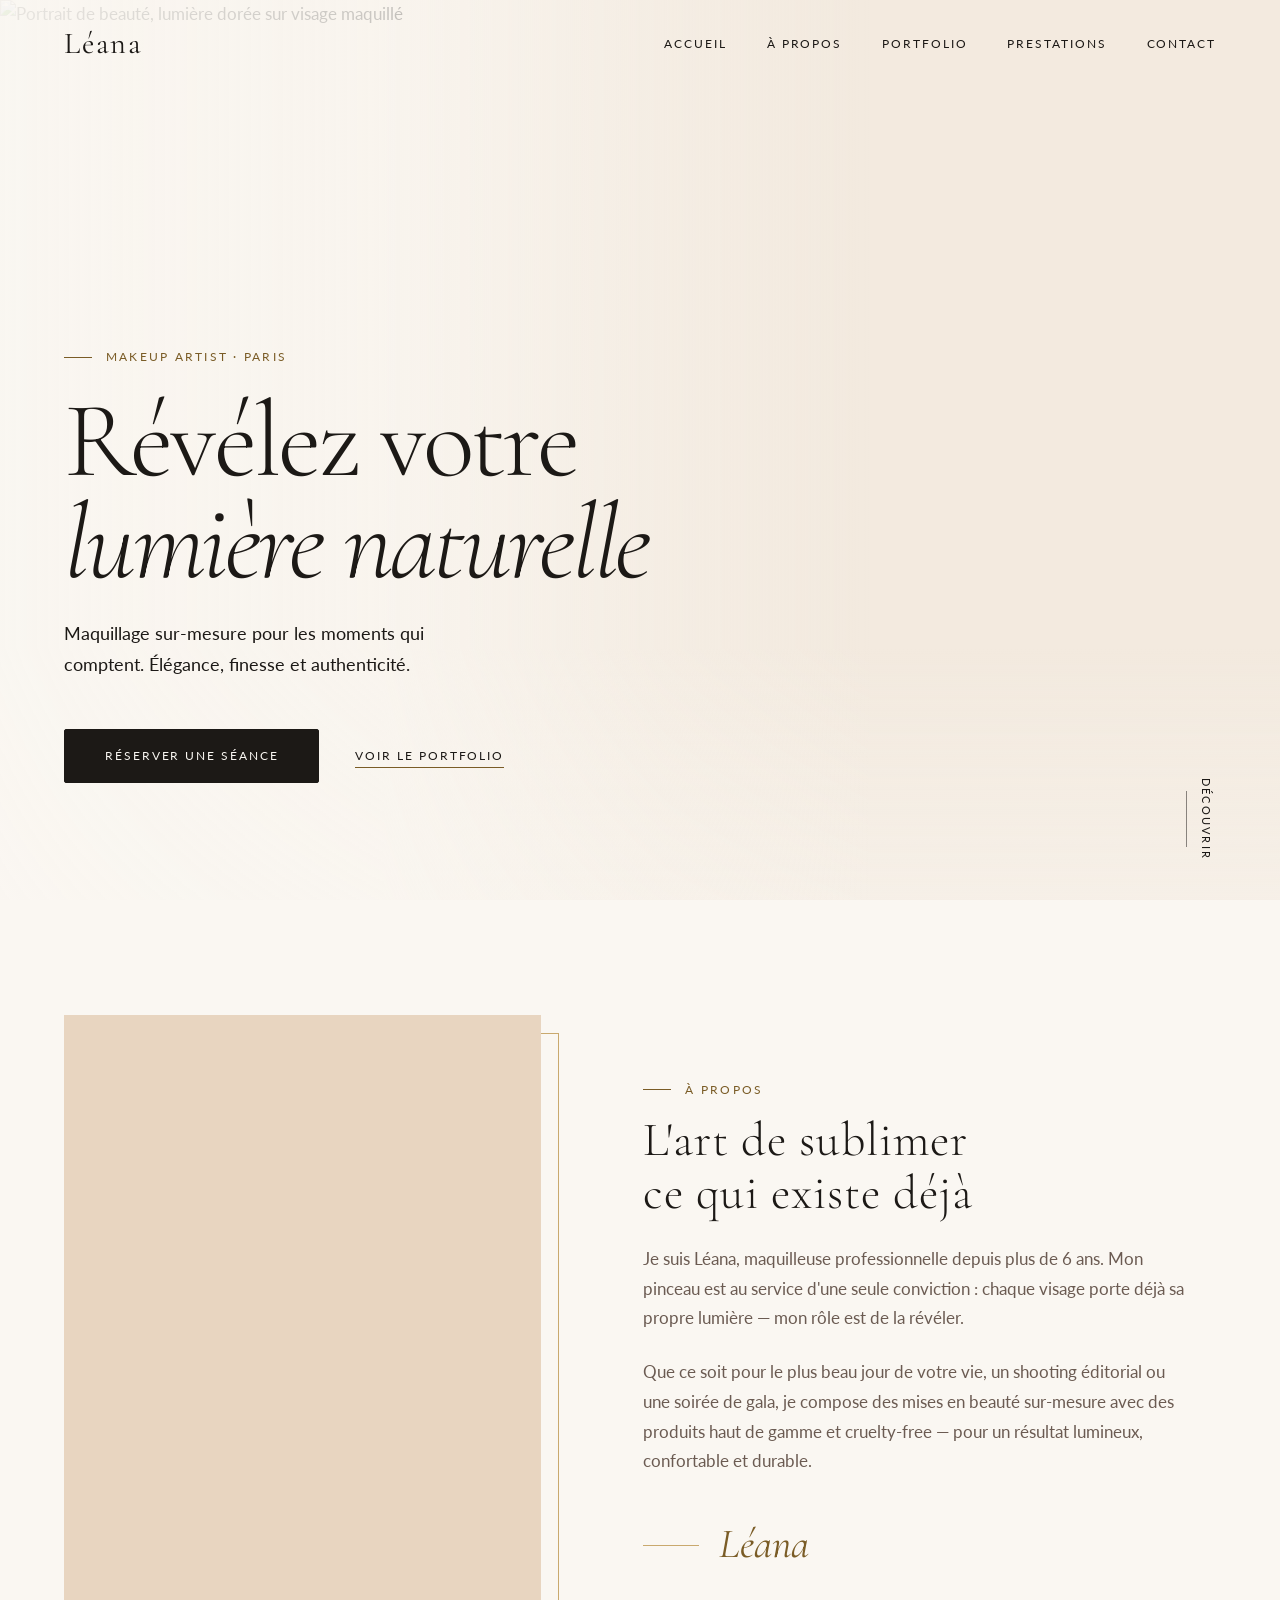
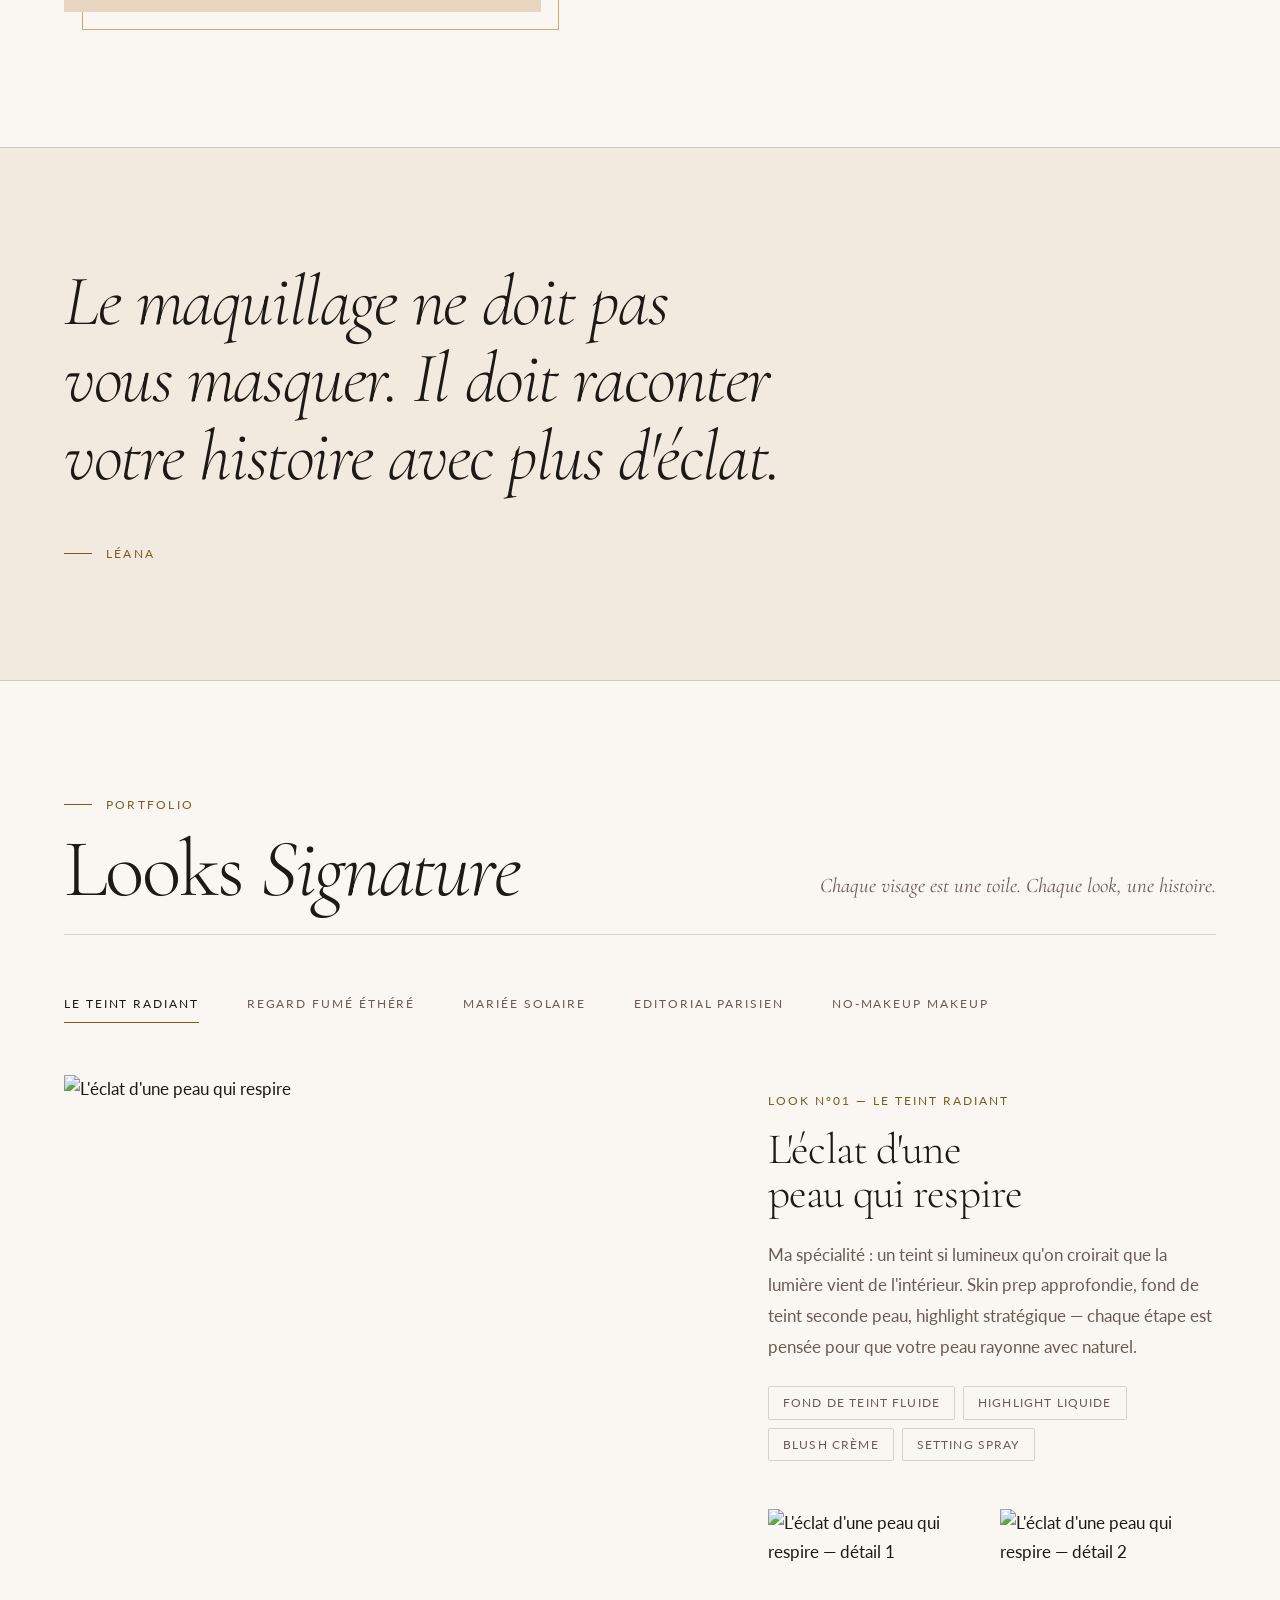
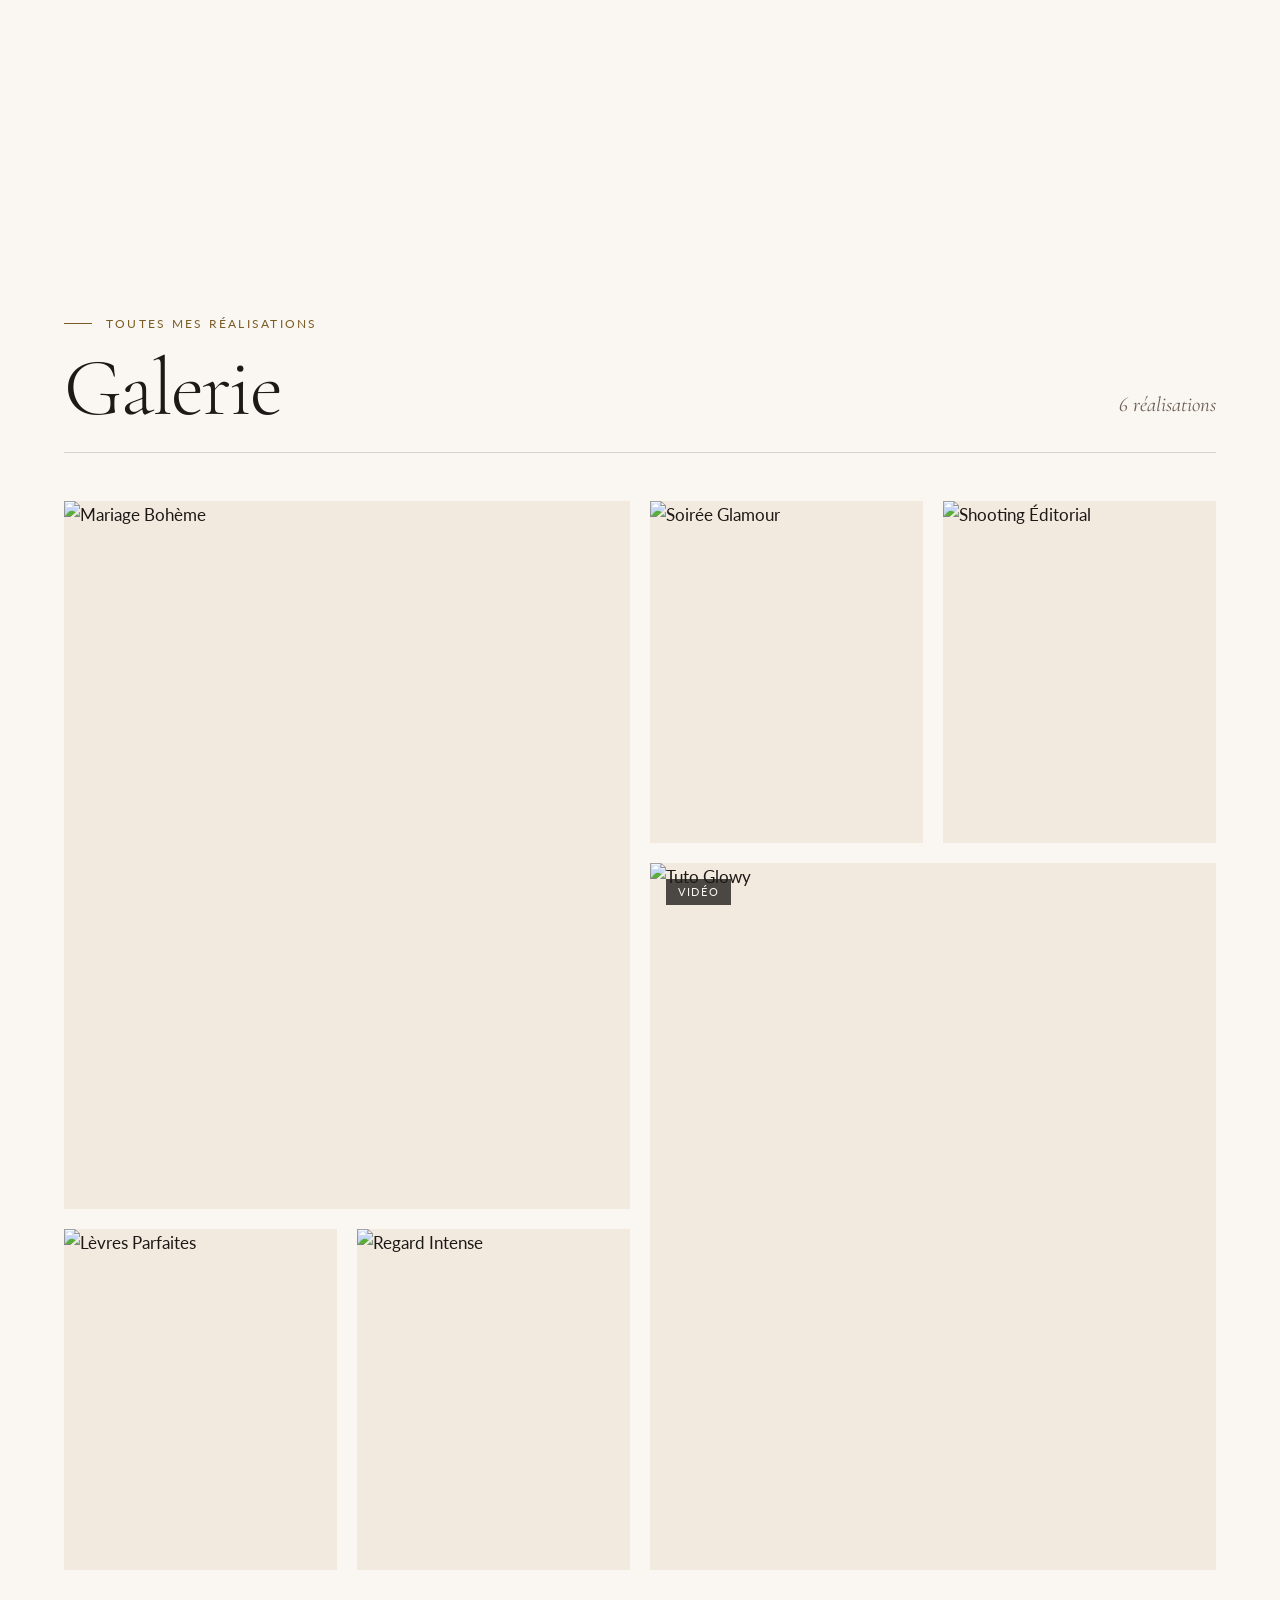
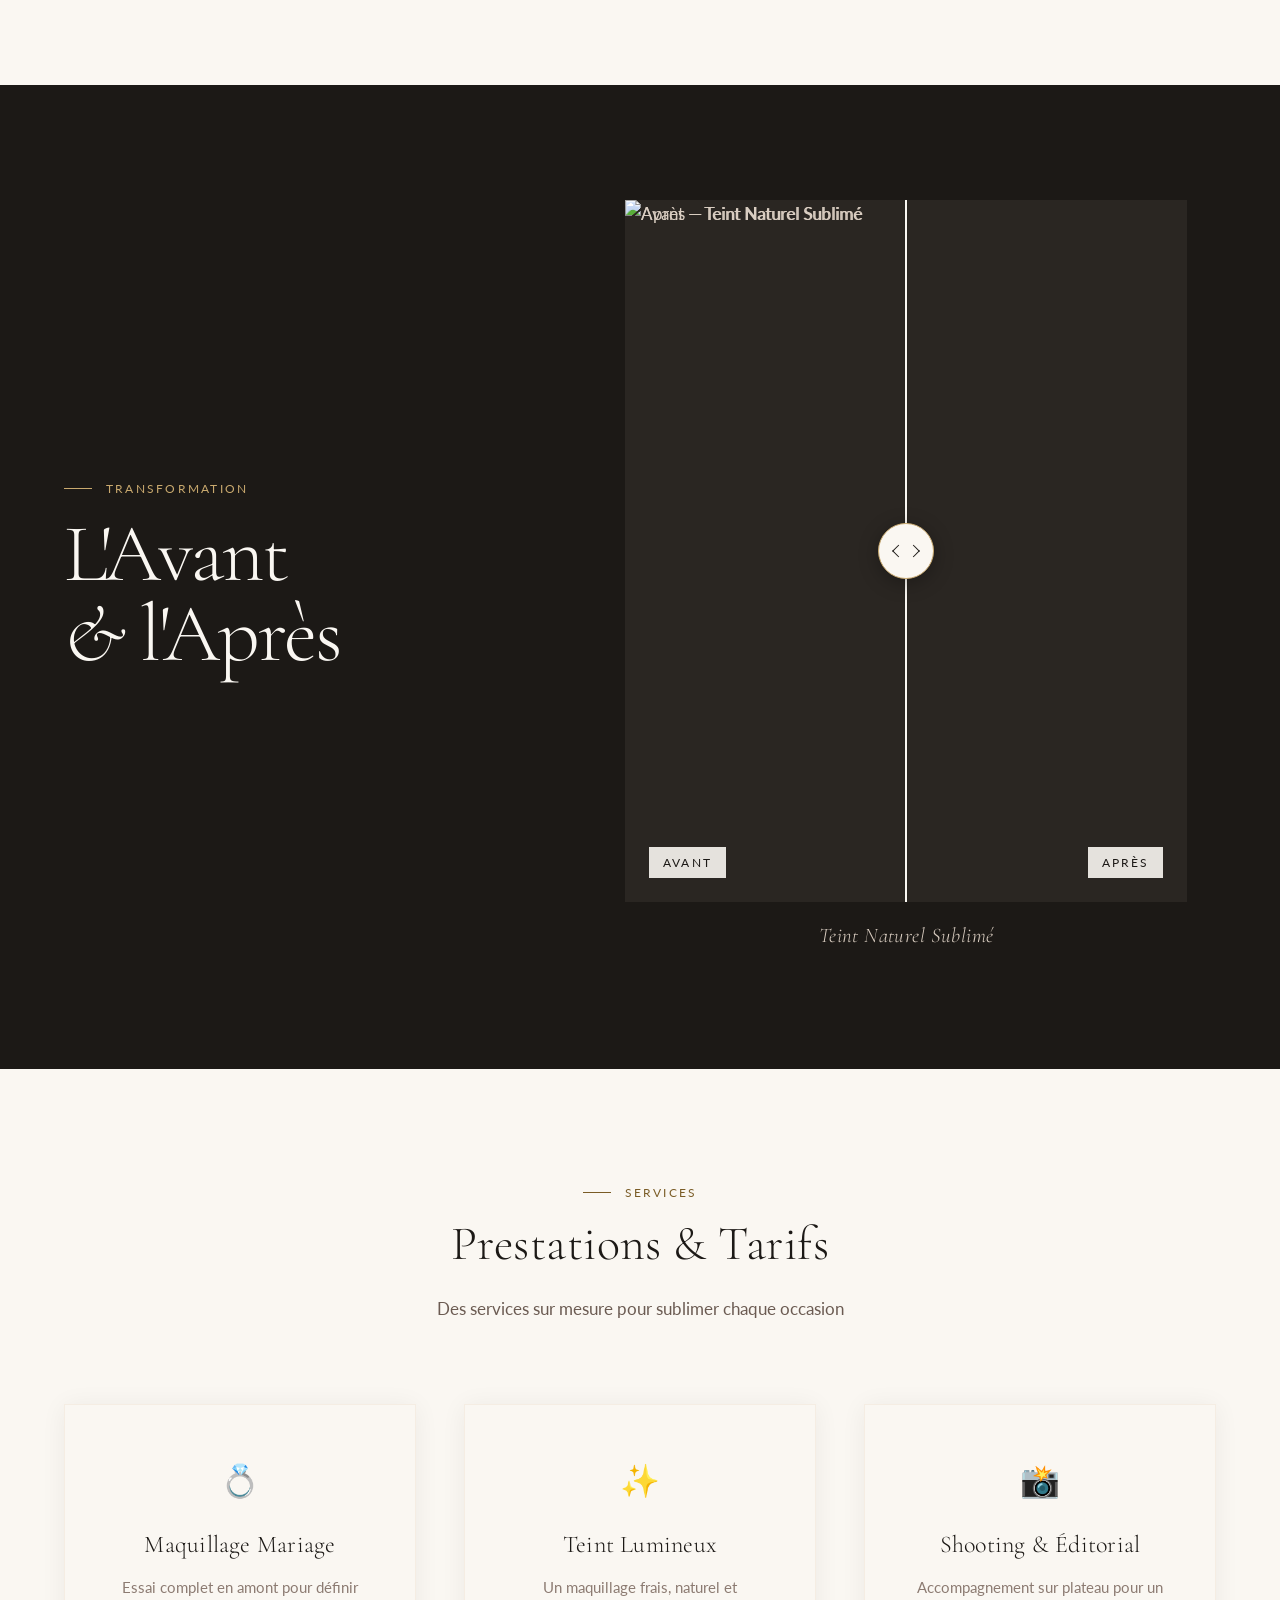
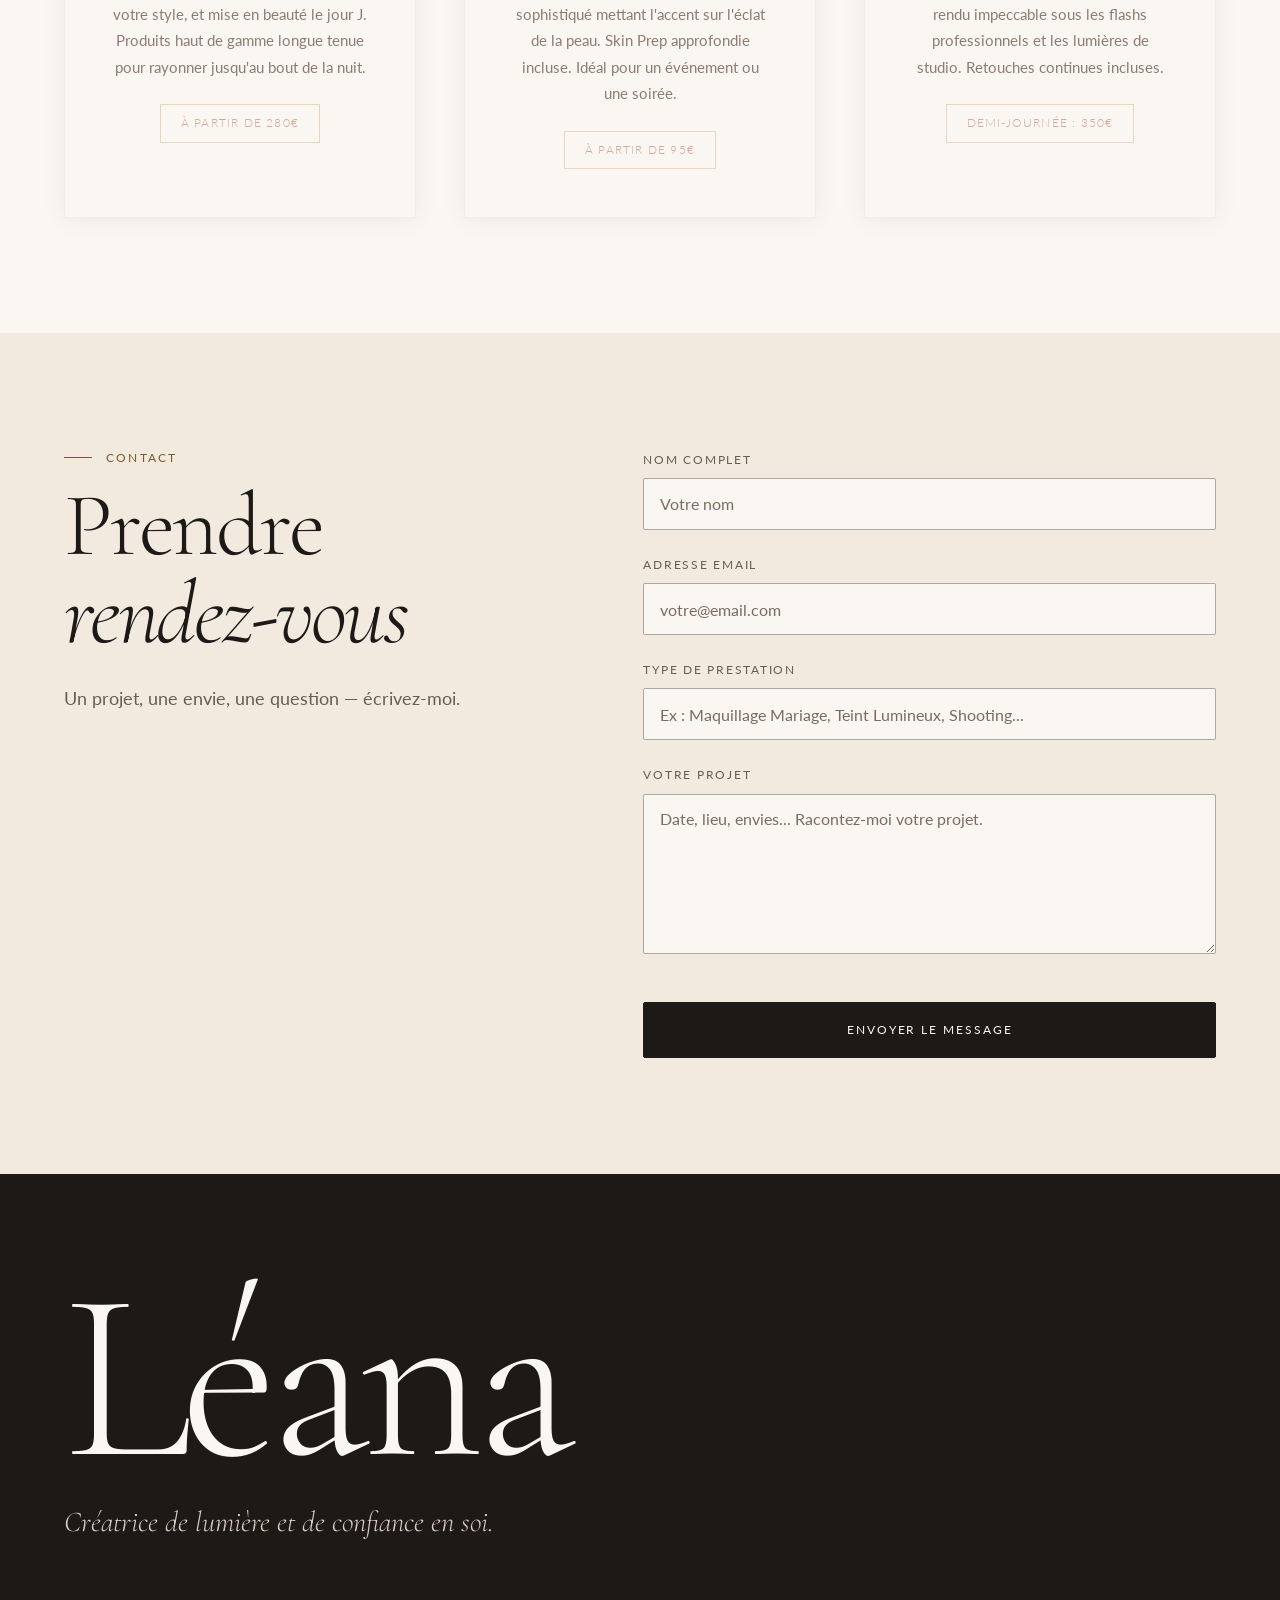
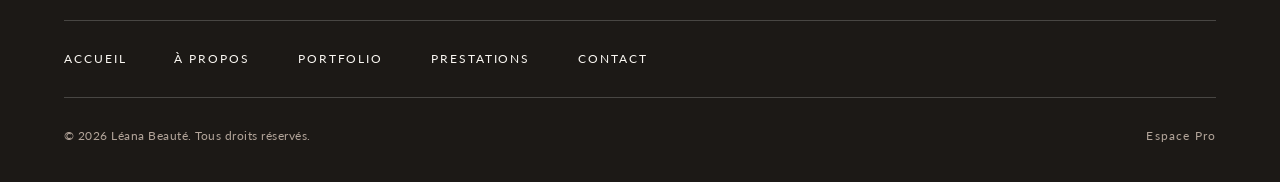
==== commit 72674017: "Prestations : retour aux cartes d'origine ; A propos : police d'origine Co-Authored-By: Claude Fable" ====
--- a/index.html
+++ b/index.html
@@ -95,8 +95,8 @@
             </div>
             <div class="about-text reveal">
                 <span class="eyebrow">À propos</span>
-                <h2 class="display">L'art de sublimer<br><em>ce qui existe déjà</em></h2>
-                <p class="about-lead">Je suis Léana, maquilleuse professionnelle depuis plus de 6 ans. Mon pinceau est au service d'une seule conviction : chaque visage porte déjà sa propre lumière — mon rôle est de la révéler.</p>
+                <h2 class="display">L'art de sublimer<br>ce qui existe déjà</h2>
+                <p>Je suis Léana, maquilleuse professionnelle depuis plus de 6 ans. Mon pinceau est au service d'une seule conviction : chaque visage porte déjà sa propre lumière — mon rôle est de la révéler.</p>
                 <p>Que ce soit pour le plus beau jour de votre vie, un shooting éditorial ou une soirée de gala, je compose des mises en beauté sur-mesure avec des produits haut de gamme et cruelty-free — pour un résultat lumineux, confortable et durable.</p>
                 <div class="about-signature">Léana</div>
             </div>
@@ -175,12 +175,10 @@
          PRESTATIONS — carte de tarifs
     ═══════════════════════════════════ -->
     <section id="prestations" class="section">
-        <div class="container pricing-layout">
-            <div class="pricing-intro reveal">
-                <span class="eyebrow">Services</span>
-                <h2 class="display">Prestations <em>&amp; Tarifs</em></h2>
-                <p class="lede">Des services sur mesure pour sublimer chaque occasion.</p>
-            </div>
+        <div class="container">
+            <span class="eyebrow eyebrow--centre reveal">Services</span>
+            <h2 class="section-title reveal">Prestations &amp; Tarifs</h2>
+            <p class="section-subtitle reveal">Des services sur mesure pour sublimer chaque occasion</p>
             <div class="services-grid" id="services-grid">
                 <p class="empty-note">Chargement des prestations…</p>
             </div>
@@ -290,6 +288,6 @@
     <!-- Scripts -->
     <script src="js/firebase-config.js?v=1.1.0"></script>
     <script src="js/dataStore.js?v=1.1.0"></script>
-    <script src="js/app.js?v=1.2.0"></script>
+    <script src="js/app.js?v=1.3.0"></script>
 </body>
 </html>
--- a/css/styles.css
+++ b/css/styles.css
@@ -401,7 +401,10 @@
     color: var(--encre);
     letter-spacing: 0.06em;
     line-height: 1;
-    padding: 6px 0;
+    display: inline-flex;
+    align-items: center;
+    min-height: 44px;
+    padding: 0;
     transition: opacity 0.3s;
 }
 .logo:hover { opacity: 0.7; }
@@ -613,22 +616,17 @@
     will-change: transform;
 }
 .about-text .display {
-    font-size: clamp(2.4rem, 4.6vw, 4rem);
+    font-size: var(--h2-size);
+    line-height: 1.1;
+    letter-spacing: 0.02em;
     margin-bottom: var(--space-md);
 }
 .about-text p {
     color: var(--brun-gris);
     margin-bottom: var(--space-md);
     font-size: var(--body-size);
-    line-height: 1.8;
+    line-height: 1.75;
     max-width: 34rem;
-}
-.about-text .about-lead {
-    font-family: var(--font-display);
-    font-size: clamp(1.4rem, 2vw, 1.7rem);
-    line-height: 1.45;
-    color: var(--encre);
-    max-width: 32rem;
 }
 .about-signature {
     display: flex;
@@ -917,17 +915,15 @@
     border-color: transparent transparent transparent var(--blanc-art);
 }
 
+/* Grandes vignettes posées par le JS (grille toujours pleine) */
+.gallery-item--grand { grid-column: 1 / -1; }
+@media (min-width: 600px) {
+    .gallery-grid { grid-template-columns: repeat(4, 1fr); gap: 16px; }
+    .gallery-item--grand { grid-column: 1 / span 2; grid-row: span 2; }
+    .gallery-item--grand.gallery-item--droite { grid-column: 3 / span 2; }
+}
 @media (min-width: 900px) {
-    .gallery-grid { grid-template-columns: repeat(4, 1fr); gap: 20px; }
-    /* Rythme éditorial : une grande vignette (2×2) tous les 5 éléments, alternée gauche / droite */
-    .gallery-item:nth-child(10n + 1) { grid-column: 1 / span 2; grid-row: span 2; aspect-ratio: auto; }
-    .gallery-item:nth-child(10n + 6) { grid-column: 3 / span 2; grid-row: span 2; aspect-ratio: auto; }
-    /* Fin de liste : sans 4 éléments derrière, on revient à une vignette simple (pas de trou) */
-    .gallery-item:nth-child(5n + 1):nth-last-child(-n + 4) {
-        grid-column: auto;
-        grid-row: auto;
-        aspect-ratio: 4 / 5;
-    }
+    .gallery-grid { gap: 20px; }
 }
 
 /* ═══════════════════════════════════════════
@@ -1097,85 +1093,67 @@
 }
 
 /* ═══════════════════════════════════════════
-   PRESTATIONS — carte de tarifs
+   PRESTATIONS — cartes (présentation d'origine)
    ═══════════════════════════════════════════ */
-.pricing-layout {
+.eyebrow--centre { justify-content: center; }
+.services-grid {
     display: grid;
+    grid-template-columns: repeat(auto-fit, minmax(min(100%, 300px), 1fr));
     gap: var(--space-lg);
 }
-.pricing-intro .lede { margin-top: var(--space-md); }
-.pricing-intro .display { font-size: clamp(2.6rem, 5vw, 4.5rem); }
-
-.price-group + .price-group,
-.price-list + .price-group { margin-top: var(--space-xl); }
-.price-group-title {
+.service-card {
+    background: var(--blanc-art);
+    padding: var(--space-lg);
+    text-align: center;
+    box-shadow: var(--shadow-card);
+    position: relative;
+    border: 1px solid rgba(232, 213, 192, 0.3);
+}
+.service-card::before {
+    content: '';
+    position: absolute;
+    top: 0;
+    left: 0;
+    width: 100%;
+    height: 1px;
+    background: var(--or-discret);
+    transform: scaleX(0);
+    transition: transform 0.5s var(--ease-smooth);
+    transform-origin: left;
+}
+.service-card-inner { transition: transform 0.4s var(--ease-smooth); }
+@media (hover: hover) {
+    .service-card:hover { box-shadow: var(--shadow-hover); }
+    .service-card:hover::before { transform: scaleX(1); }
+    .service-card:hover .service-card-inner { transform: translateY(-4px); }
+}
+.service-icon {
+    font-size: 2rem;
+    margin-bottom: var(--space-md);
+    display: inline-block;
+}
+.service-card h3 {
     font-family: var(--font-display);
-    font-style: italic;
-    font-weight: 400;
-    font-size: 1.5rem;
-    letter-spacing: 0;
-    color: var(--or-texte);
-    padding-bottom: var(--space-xs);
-}
-.price-list { border-bottom: 1px solid var(--filet); }
-.price-row {
-    display: grid;
-    grid-template-columns: 3.25rem minmax(0, 1fr) auto;
-    grid-template-areas: "num body price";
-    column-gap: var(--space-md);
-    align-items: baseline;
-    padding: 28px 0;
-    border-top: 1px solid var(--filet);
-}
-.price-num {
-    grid-area: num;
-    font-family: var(--font-display);
-    font-size: 1.1rem;
-    color: var(--or-texte);
-    letter-spacing: 0.06em;
-}
-.price-body { grid-area: body; }
-.price-body h3 {
-    font-family: var(--font-display);
-    font-weight: 400;
-    font-size: clamp(1.5rem, 2.4vw, 1.9rem);
-    line-height: 1.15;
-    letter-spacing: 0;
-    margin-bottom: 6px;
-}
-.price-body p {
-    color: var(--brun-gris);
-    font-size: 0.98rem;
-    line-height: 1.7;
-    max-width: 38rem;
-}
-.price-amount {
-    grid-area: price;
-    text-align: right;
-    max-width: 11rem;
-    color: var(--encre);
-}
-.price-pre {
-    display: block;
-    font-family: var(--font-body);
-    font-size: 0.68rem;
-    letter-spacing: 0.16em;
+    font-size: var(--h3-size);
+    margin-bottom: var(--space-sm);
+    font-weight: 300;
+}
+.service-card p {
+    color: var(--gris-pierre);
+    margin-bottom: var(--space-md);
+    font-size: 0.95rem;
+    line-height: 1.75;
+}
+.service-price {
+    font-family: var(--font-body);
+    font-weight: 300;
+    font-size: var(--caption-size);
+    letter-spacing: 0.1em;
     text-transform: uppercase;
-    color: var(--brun-gris);
-    line-height: 1.3;
-}
-.price-val {
-    font-family: var(--font-display);
-    font-weight: 500;
-    font-size: clamp(1.45rem, 2.2vw, 1.8rem);
-    line-height: 1.2;
-    letter-spacing: 0;
-}
-.price-cta { margin-top: var(--space-lg); }
-
-@media (min-width: 960px) {
-    .pricing-layout { grid-template-columns: minmax(0, 4fr) minmax(0, 8fr); gap: clamp(48px, 8vw, 112px); align-items: start; }
-    .pricing-intro { position: sticky; top: 120px; }
+    color: var(--terracotta-pale);
+    padding: 8px 20px;
+    border: 1px solid var(--champagne);
+    display: inline-block;
 }
 
 /* ═══════════════════════════════════════════
@@ -1685,7 +1663,6 @@
     .about-image { max-width: 440px; max-height: none; width: calc(100% - 18px); }
     .look-card { grid-template-columns: 1fr; }
     .look-hero-image { grid-row: auto; max-height: 70svh; }
-    .pricing-intro { margin-bottom: var(--space-sm); }
 }
 
 @media (max-width: 768px) {
@@ -1763,15 +1740,6 @@
     /* Avant / Après : pleine largeur */
     .glow-slider-wrapper { width: min(100%, calc(78svh * 0.8)); }
 
-    /* Prix : numéro au-dessus, prix à droite du titre */
-    .price-row {
-        grid-template-columns: minmax(0, 1fr) auto;
-        grid-template-areas: "num num" "body price";
-        row-gap: 6px;
-        padding: 22px 0;
-    }
-    .price-amount { max-width: 8.5rem; }
-
     /* Formulaire : 16px mini (pas de zoom iOS) */
     .form-group input,
     .form-group select,
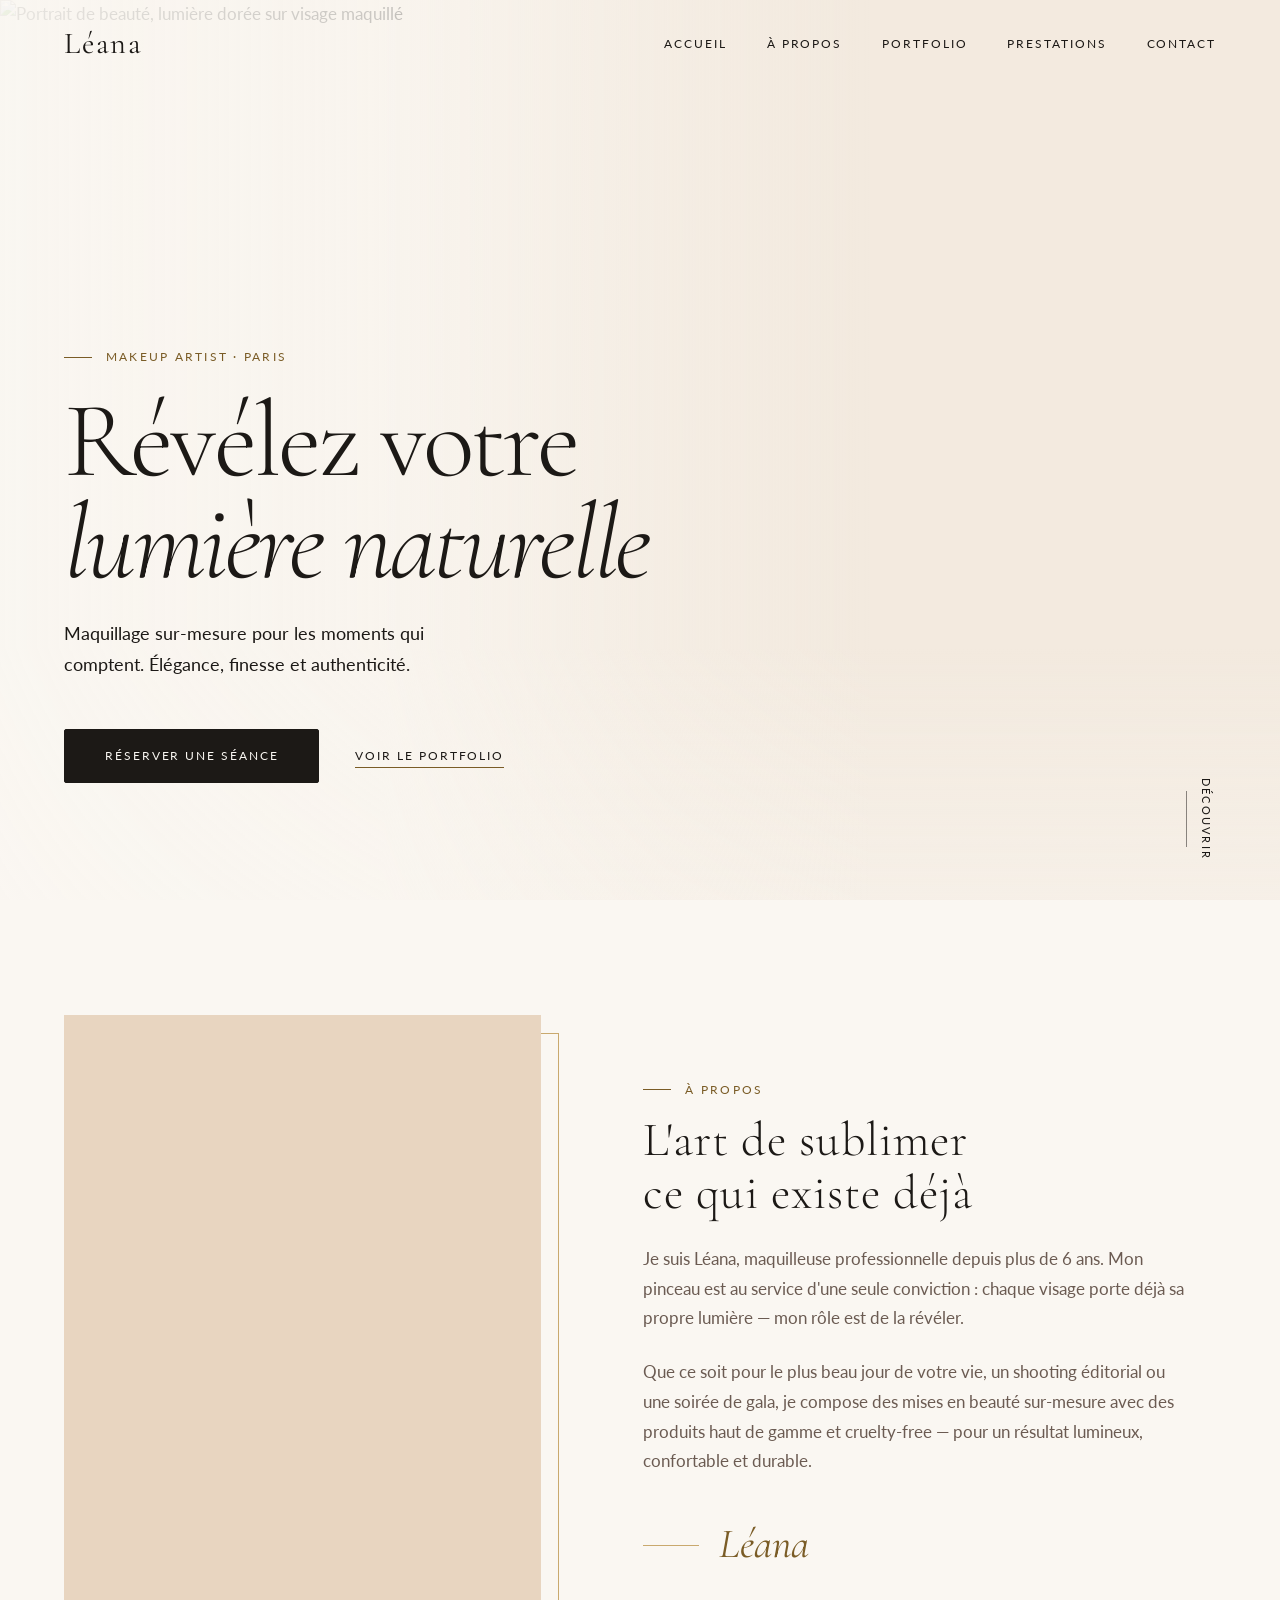
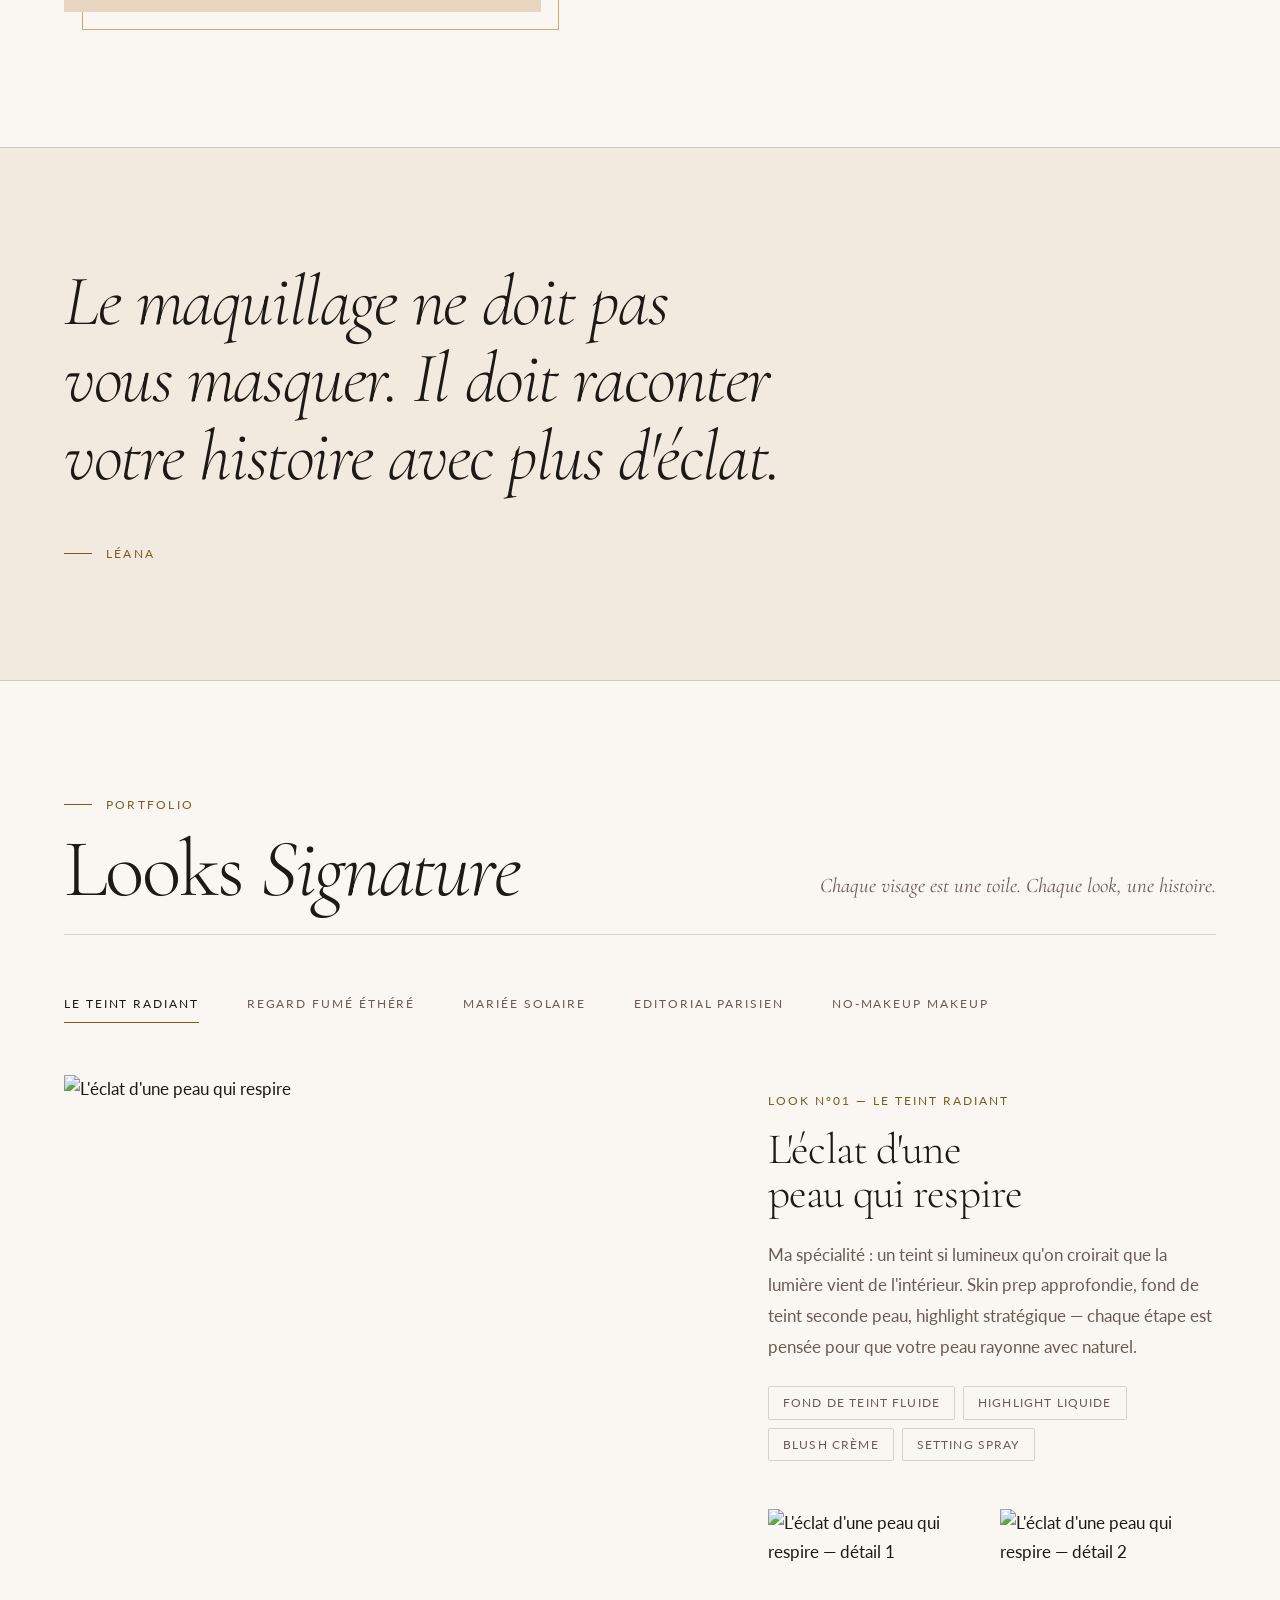
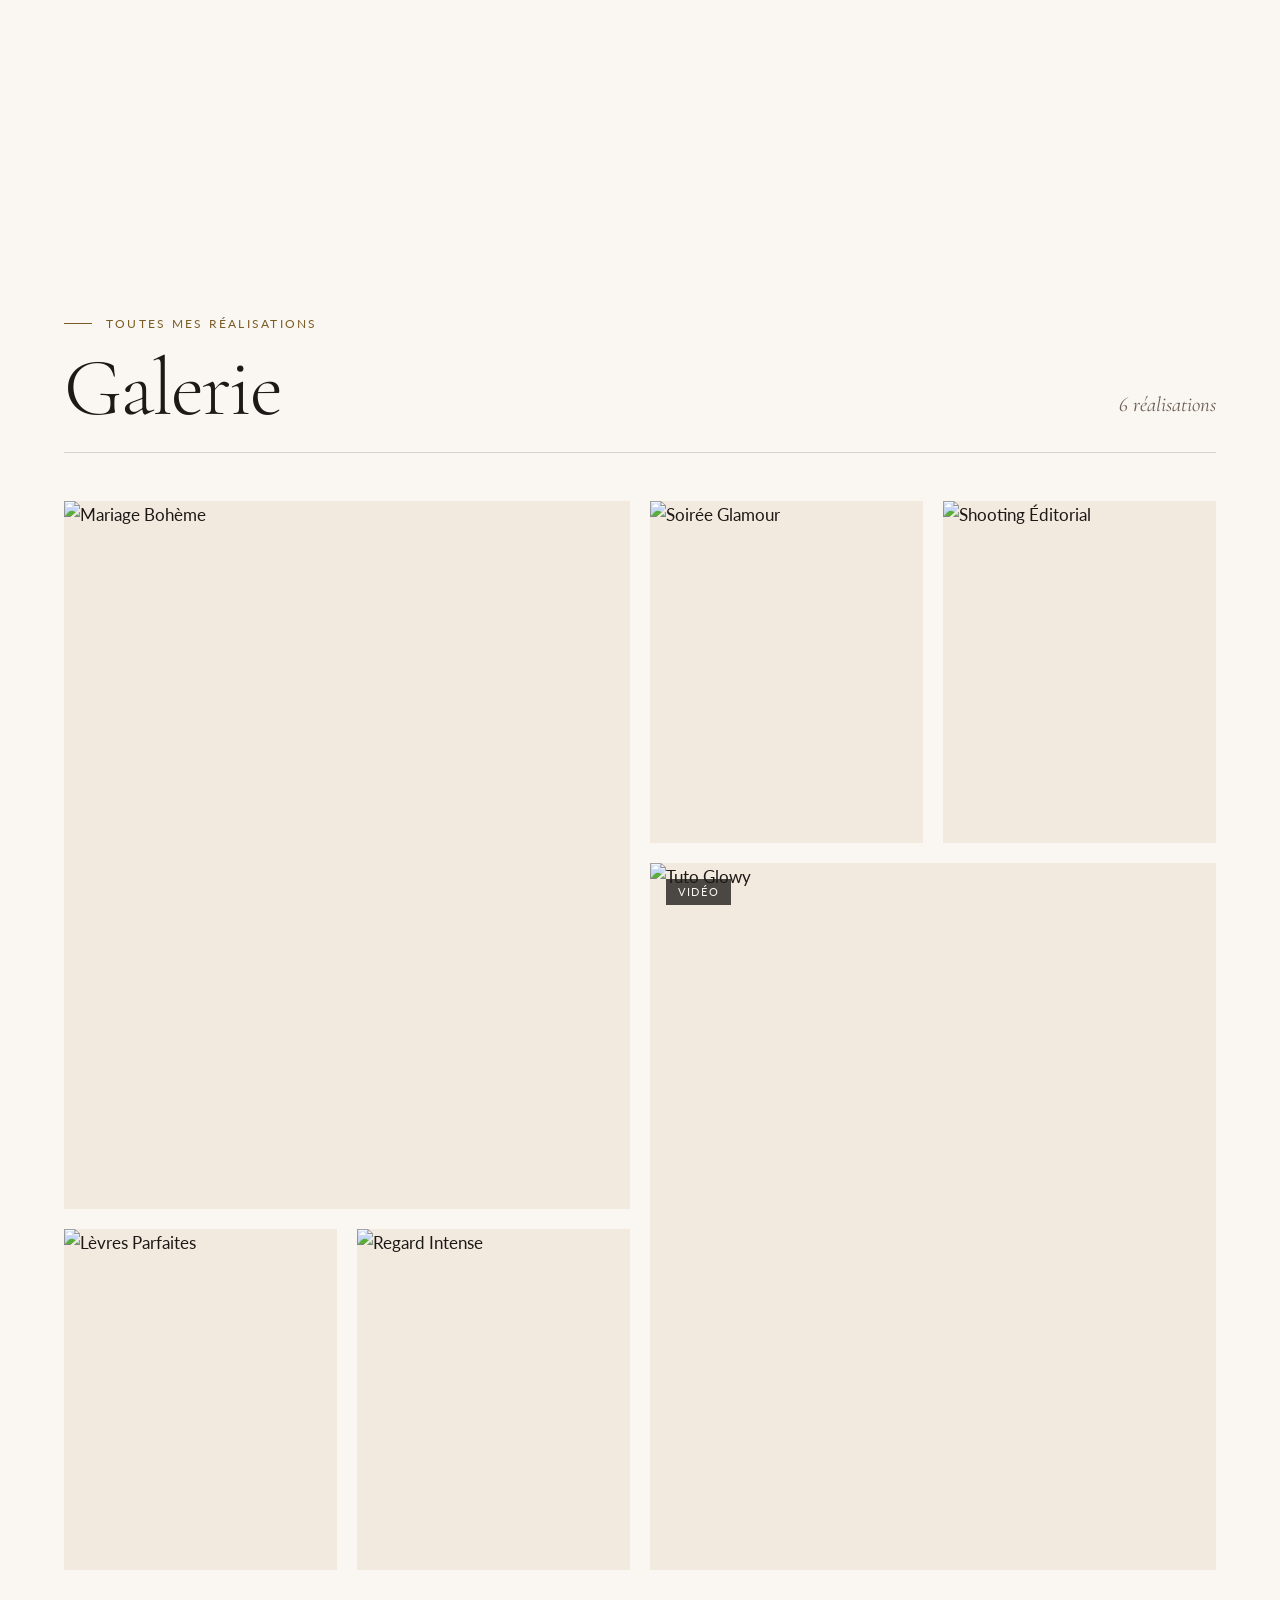
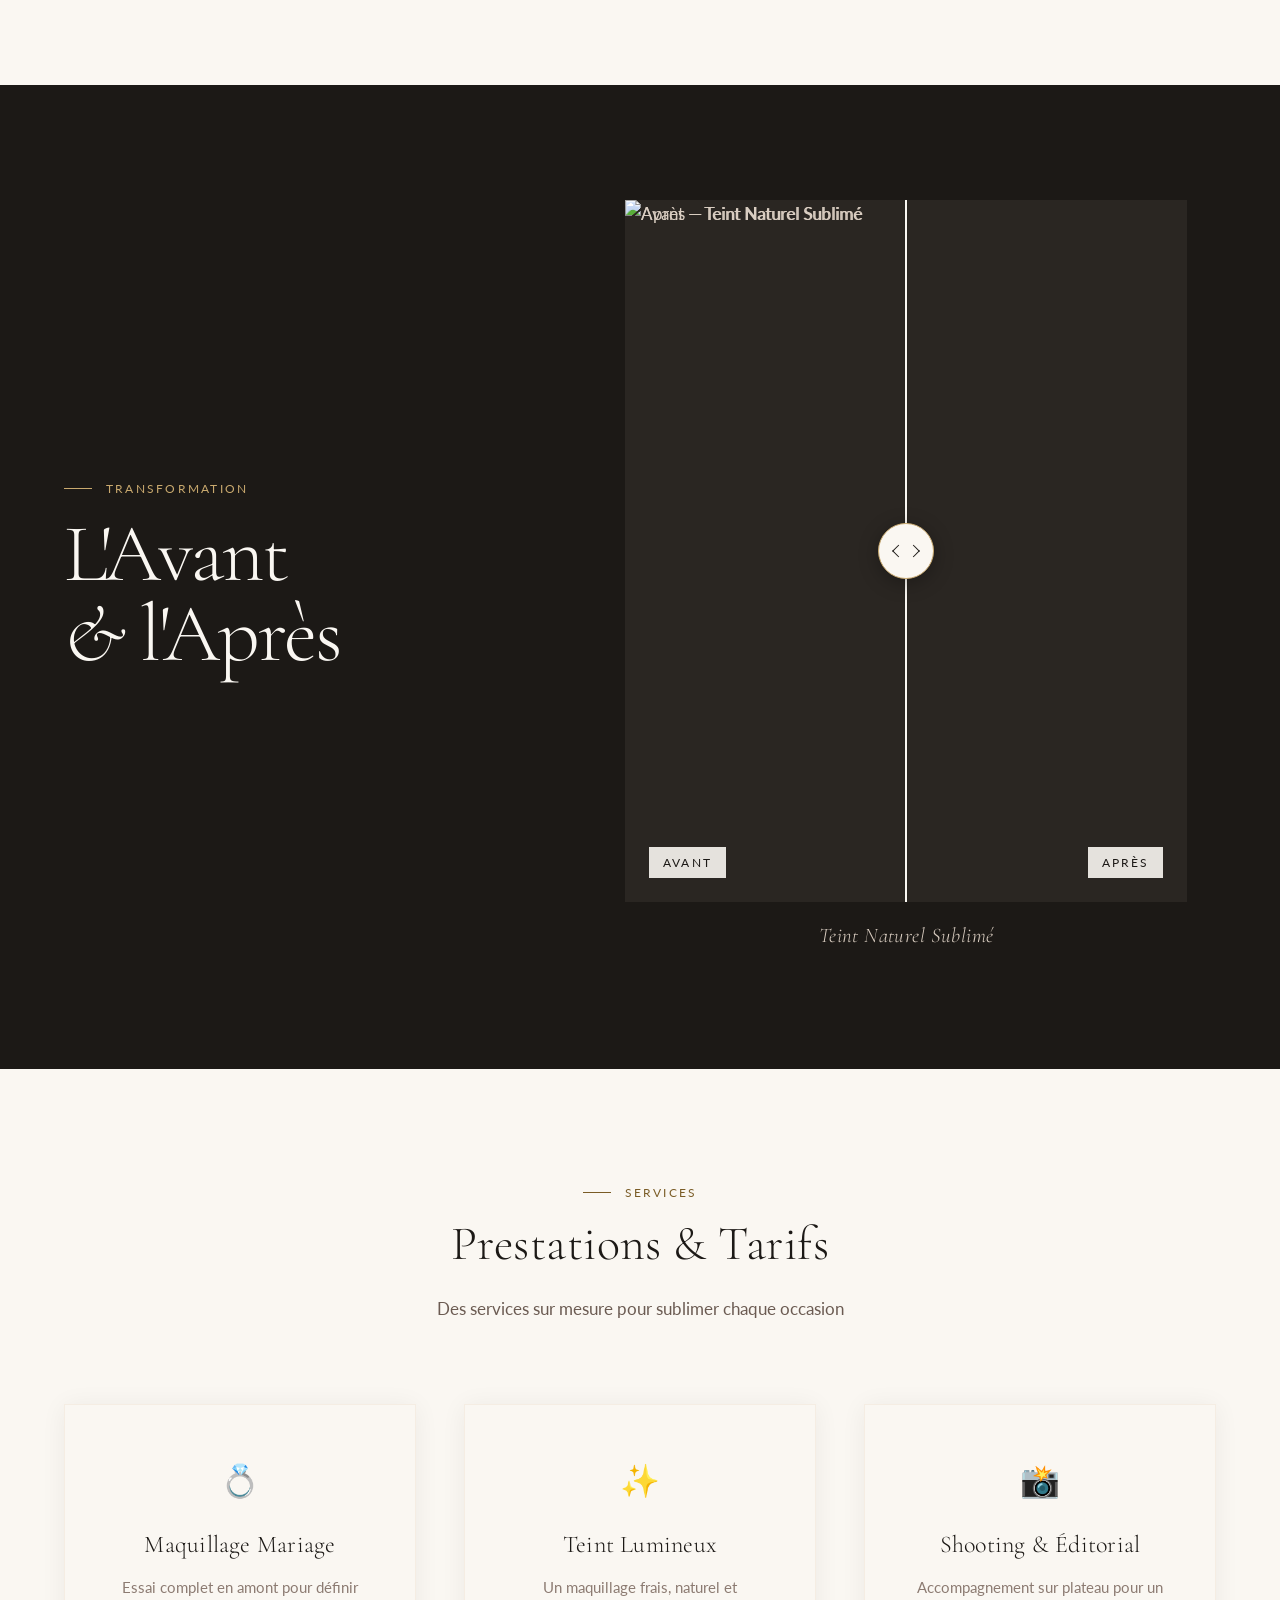
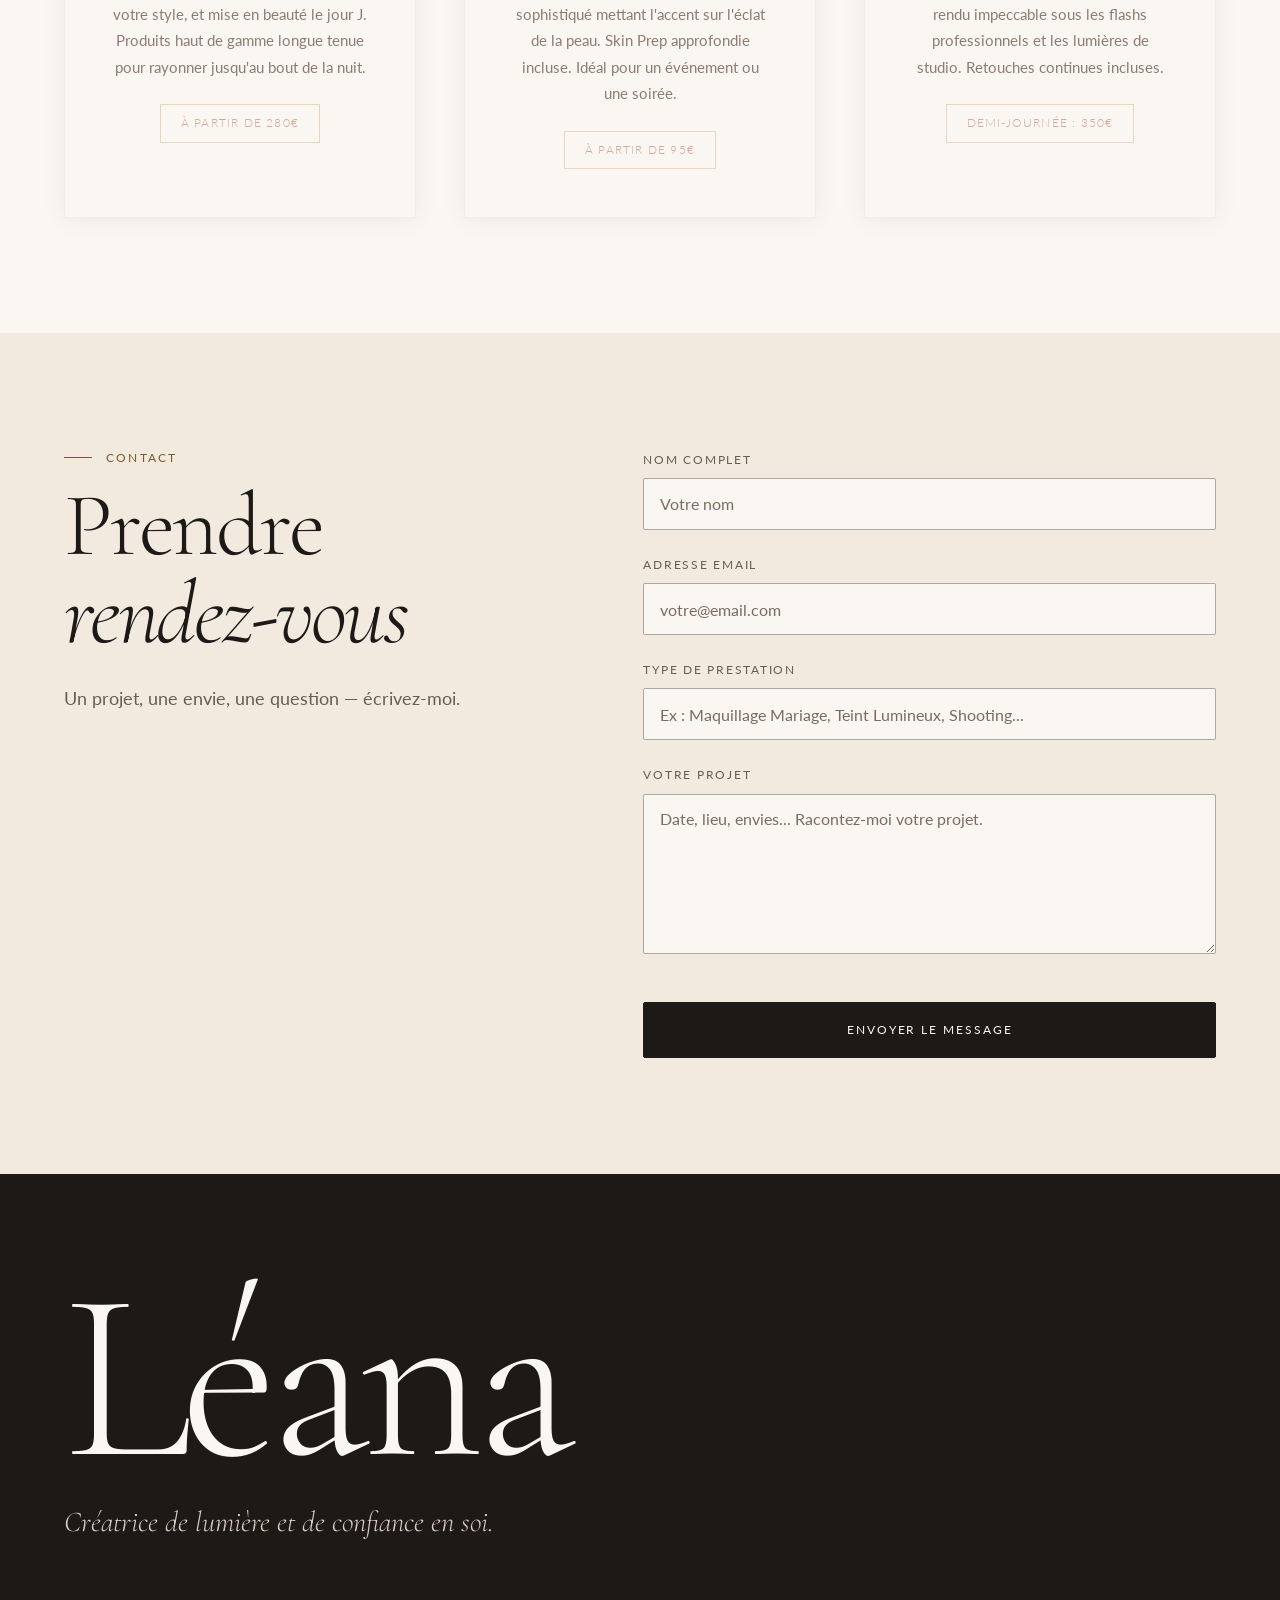
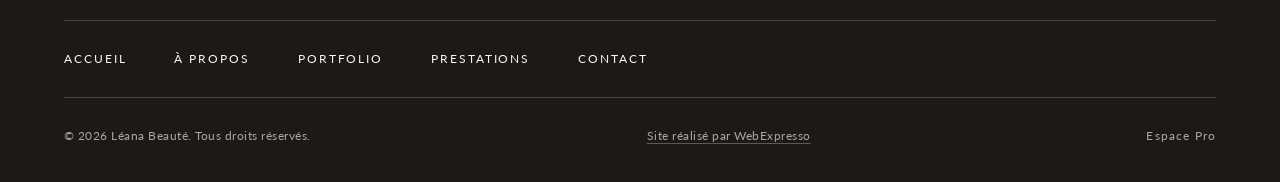
==== commit d5b8e2e7: "Ajout de la mention discrete Site realise par WebExpresso en pied de page" ====
--- a/index.html
+++ b/index.html
@@ -22,8 +22,6 @@
     <!-- Page Transition Voile -->
     <div class="page-voile" id="page-voile"></div>
 
-    <!-- Curseur personnalisé (affiché au premier mouvement de souris) -->
-    <div class="cursor-dot" id="cursor-dot" aria-hidden="true"></div>
 
     <!-- ═══════════════════════════════════
          NAVBAR
@@ -245,6 +243,7 @@
 
             <div class="footer-bottom">
                 <p>&copy; 2026 Léana Beauté. Tous droits réservés.</p>
+                <p class="footer-credit"><a href="https://webexpresso.fr/" target="_blank" rel="noopener">Site réalisé par WebExpresso</a></p>
                 <div class="footer-links">
                     <a href="#" id="open-admin-login" class="admin-link">Espace Pro</a>
                 </div>
--- a/css/styles.css
+++ b/css/styles.css
@@ -1484,6 +1484,21 @@
     transition: color 0.3s;
 }
 .admin-link:hover { color: var(--blanc-art); }
+
+.footer-credit a {
+    display: inline-flex;
+    align-items: center;
+    min-height: 44px;
+    color: inherit;
+    text-decoration: underline;
+    text-underline-offset: 3px;
+    text-decoration-color: rgba(179, 165, 154, 0.45);
+    transition: color 0.3s, text-decoration-color 0.3s;
+}
+.footer-credit a:hover {
+    color: var(--blanc-art);
+    text-decoration-color: var(--blanc-art);
+}
 
 /* ═══════════════════════════════════════════
    ADMIN INTERFACE (inherited, minimal changes)
